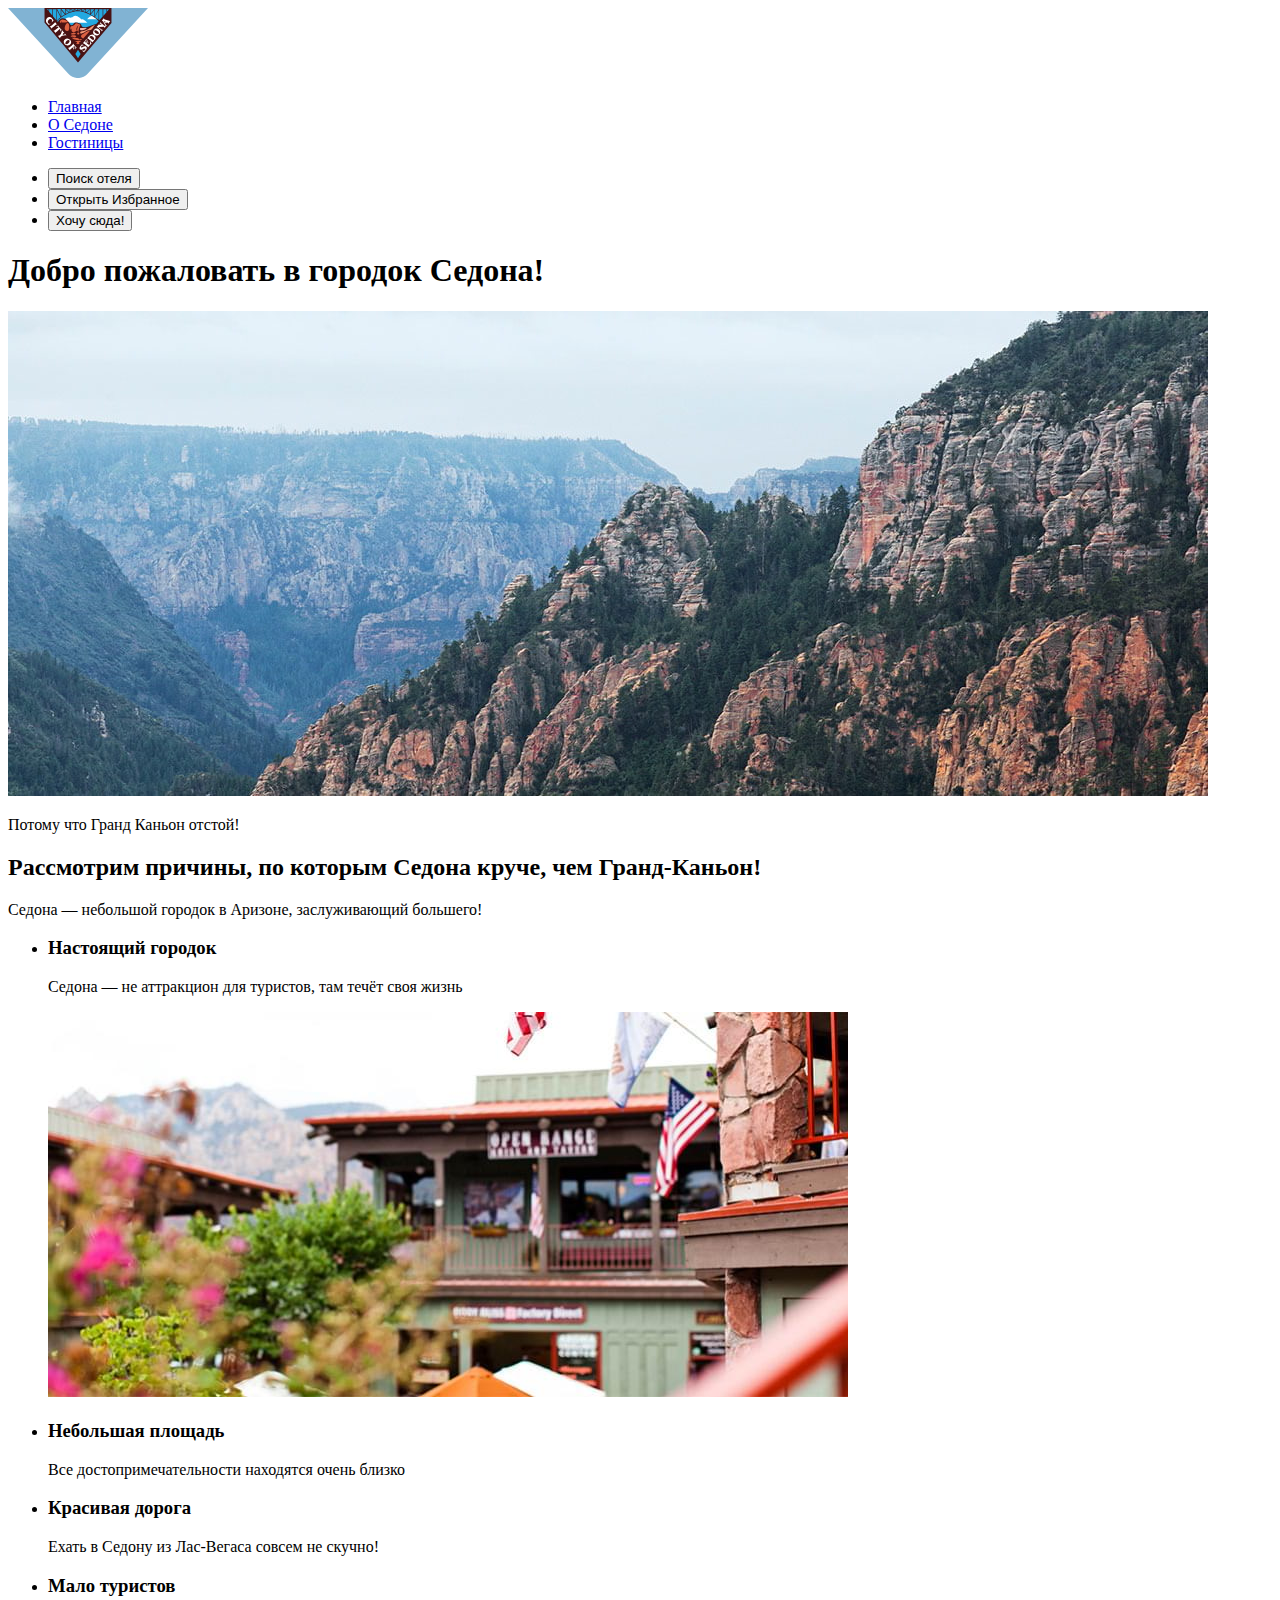
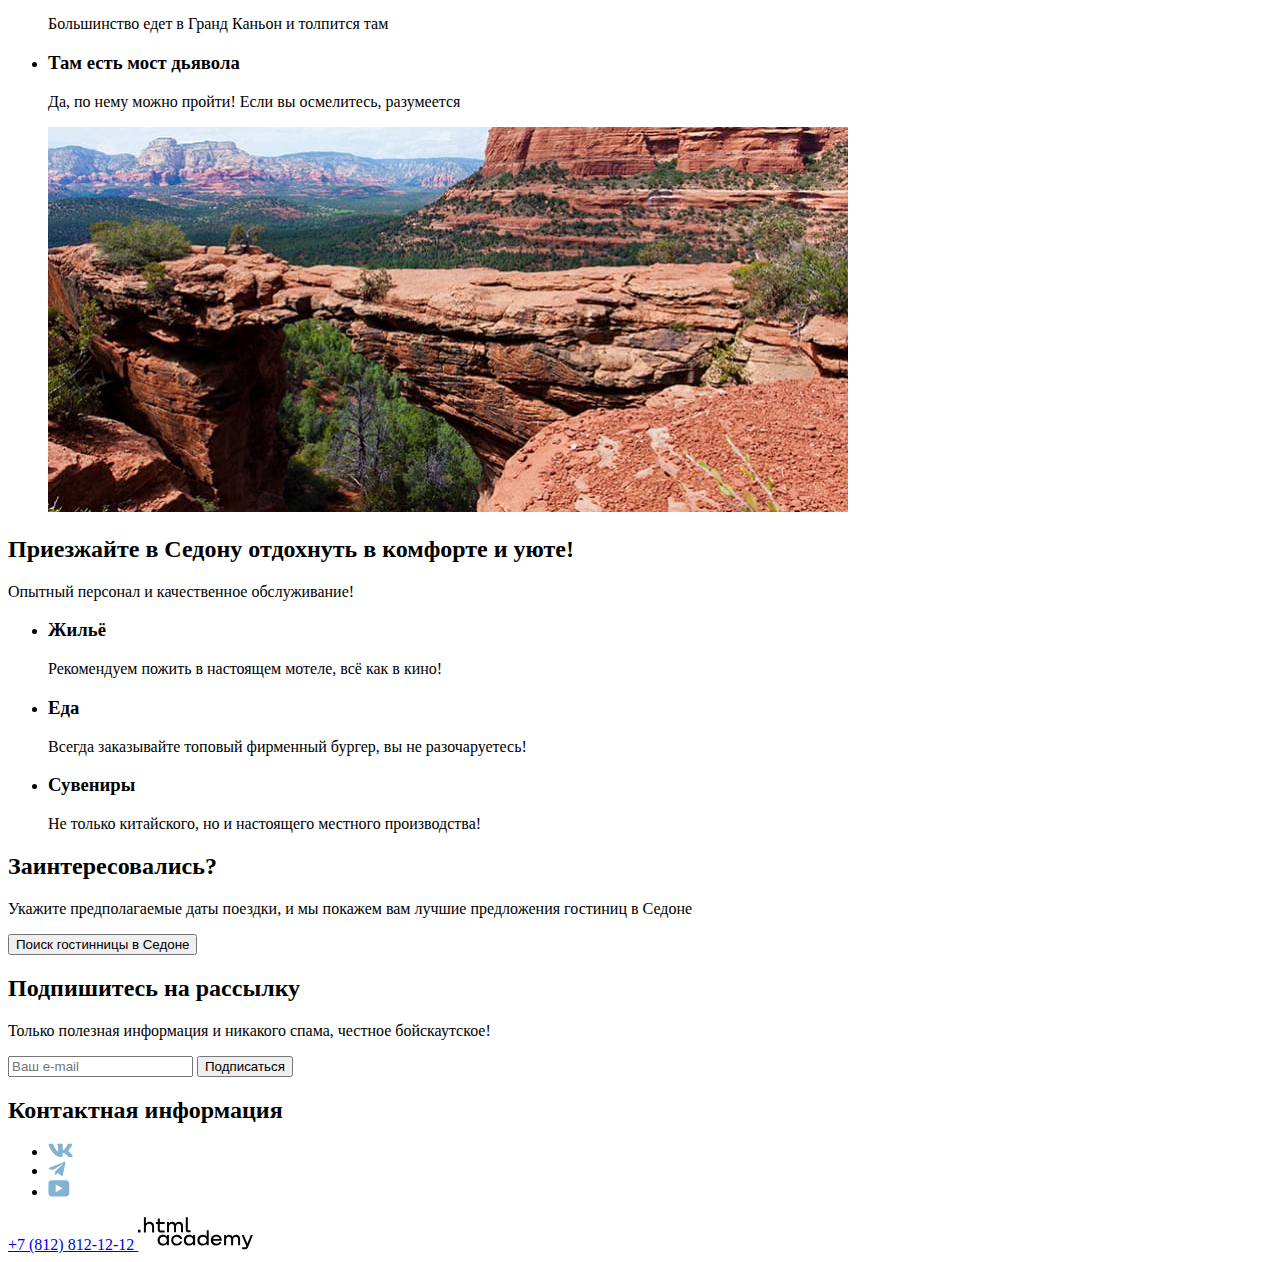
==== index.html @ d2f3f5df "Исправлены замечания верстки и заполнена/оптимизирована графика" ====
<!DOCTYPE html>
<html lang="ru">
  <head>
    <meta charset="utf-8">
    <title>HTML Academy: Седона</title>
  </head>
  <body>
    <header class="page-header">
      <a class="logo-link" href="">
        <img class="logo-image" src="images/logo.svg" width="140" height="70" alt="Логотип сайта города Седона">
      </a>
      <nav class="navigation">
        <ul class="navigation-list">
          <li class="navigation-item navigation-item-current">
            <a class="navigation-item-link" href="index.html">Главная</a>
          </li>
          <li class="navigation-item">
            <a class="navigation-item-link" href="#">О Cедоне</a>
          </li>
          <li class="navigation-item">
            <a class="navigation-item-link" href="catalog.html">Гостиницы</a>
          </li>
        </ul>
        <ul class="choose-places-list">
          <li class="choose-places-item">
            <button class="search-places-button" type="button">
              <span class="visually-hidden">
                Поиск отеля
              </span>
            </button>
          </li>
          <li class="choose-places-item">
            <button class="favorites-places-button" type="button">
              <span class="visually-hidden">
                Открыть Избранное
              </span>
            </button>
          </li>
          <li class="choose-places-item">
            <button class="search-places-button" type="button">
              Хочу сюда!
            </button>
          </li>
        </ul>
      </nav>
    </header>
    <main class="main-index">
      <section class="hero">
        <h1 class="hero-title visually-hidden">
          Добро пожаловать в городок Седона!
        </h1>
        <img class="welcome-image" src="images/mountains.jpg" width="1200" height="485" alt="Восхитительные горы Седоны.">
        <p class="welcome-title">
          Потому что Гранд Каньон отстой!
        </p>
      </section>

      <section class="about-sedona">
        <h2 class="about-sedona-title">
          Рассмотрим причины, по которым Седона круче, чем Гранд-Каньон!
        </h2>
        <p class="about-sedona-short-description">
          Седона — небольшой городок в Аризоне, заслуживающий большего!
        </p>

        <ul class="features-list">
          <li class="feature-item feature-item-with-image">
            <h3 class="feature-title">
              Настоящий городок
            </h3>
            <p class="feature-description">
              Седона — не аттракцион для туристов, там течёт своя жизнь
            </p>
            <img src="images/town-photo.jpg" width="800" height="385" alt="Уютные домики на фоне гор.">
          </li>
          <li class="feature-item feature-item-wo-image">
            <h3 class="feature-title">
              Небольшая площадь
            </h3>
            <p class="feature-description">
              Все достопримечательности находятся очень близко
            </p>
          </li>
          <li class="feature-item feature-item-wo-image">
            <h3 class="feature-title">
              Красивая дорога
            </h3>
            <p class="feature-description">
              Ехать в Седону из Лас-Вегаса совсем не скучно!
            </p>
          </li>
          <li class="feature-item feature-item-wo-image">
            <h3 class="feature-title">
              Мало туристов
            </h3>
            <p class="feature-description">
              Большинство едет в Гранд Каньон и толпится там
            </p>
          </li>
          <li class="feature-item feature-item-with-image">
            <h3 class="feature-title">
              Там есть мост дьявола
            </h3>
            <p class="feature-description">
              Да, по нему можно пройти! Если вы осмелитесь, разумеется
            </p>
            <img src="images/devil-bridge-photo.jpg" width="800" height="385" alt="Живописное место среди гор похожее на мост.">
          </li>
        </ul>
      </section>

      <section class="services">
        <h2 class="services-title">
          Приезжайте в Седону отдохнуть в комфорте и уюте!
        </h2>
        <p class="services-common-description">
          Опытный персонал и качественное обслуживание!
        </p>
        <ul class="services-list">
          <li class="service-item">
            <h3 class="service-item-title">
              Жильё
            </h3>
            <p class="service-item-description">
              Рекомендуем пожить в настоящем мотеле, всё как в кино!
            </p>
          </li>
          <li class="service-item">
            <h3 class="service-item-title">
              Еда
            </h3>
            <p class="service-item-description">
              Всегда заказывайте топовый фирменный бургер, вы не разочаруетесь!
            </p>
          </li>
          <li class="service-item">
            <h3 class="service-item-title">
              Сувениры
            </h3>
            <p class="service-item-description">
              Не только китайского, но и настоящего местного производства!
            </p>
          </li>
        </ul>
      </section>

      <section class="search-hotel">
        <h2 class="search-hotel-title">
          Заинтересовались?
        </h2>
        <p class="search-hotel-description">
          Укажите предполагаемые даты поездки, и мы покажем вам лучшие предложения гостиниц в Седоне
        </p>
        <button class="search-hotel-button" type="button">
          Поиск гостинницы в Седоне
        </button>
      </section>

    </main>

    <footer class="page-footer">
      <section class="email-subscribe">
        <h2 class="email-subscribe-title">
          Подпишитесь на рассылку
        </h2>
        <p class="email-subscribe-teaser">
          Только полезная информация и никакого спама, честное бойскаутское!
        </p>
        <form class="email-subscribe-form" action="https://echo.htmlacademy.ru/" method="post">
          <input class="email-input" type="email" name="email" placeholder="Ваш e-mail">
          <button class="email-subscribe-button" type="submit">
            Подписаться
          </button>
        </form>
      </section>

      <section class="contacts">
        <h2 class="visually-hidden">
          Контактная информация
        </h2>
        <ul class="social-list">
          <li class="social-item vkontakte">
            <a class="social-item-link" href="https://vk.com/htmlacademy">
              <img class="social-item-icon" src="images/vk-icon.svg" width="25" height="14" alt="Вконтакте">
            </a>
          </li>
          <li class="social-item telegram">
            <a class="social-item-link" href="https://t.me/htmlacademy">
              <img class="social-item-icon" src="images/telegram-icon.svg" width="18" height="15" alt="Телеграм">
            </a>
          </li>
          <li class="social-item youtube">
            <a class="social-item-link" href="https://www.youtube.com/user/htmlacademyru">
              <img class="social-item-icon" src="images/youtube-icon.svg" width="22" height="17" alt="Youtube" lang="en">
            </a>
          </li>
        </ul>
        <a class="phone-link" href="tel:+78128121212">
          +7 (812) 812-12-12
        </a>
        <a class="html-academy-link" href="https://htmlacademy.ru/">
          <img class="html-academy-logo" src="images/html-academy-logo.svg" width="115" height="33" alt="html academy" lang="en">
        </a>
      </section>
    </footer>
  </body>
</html>
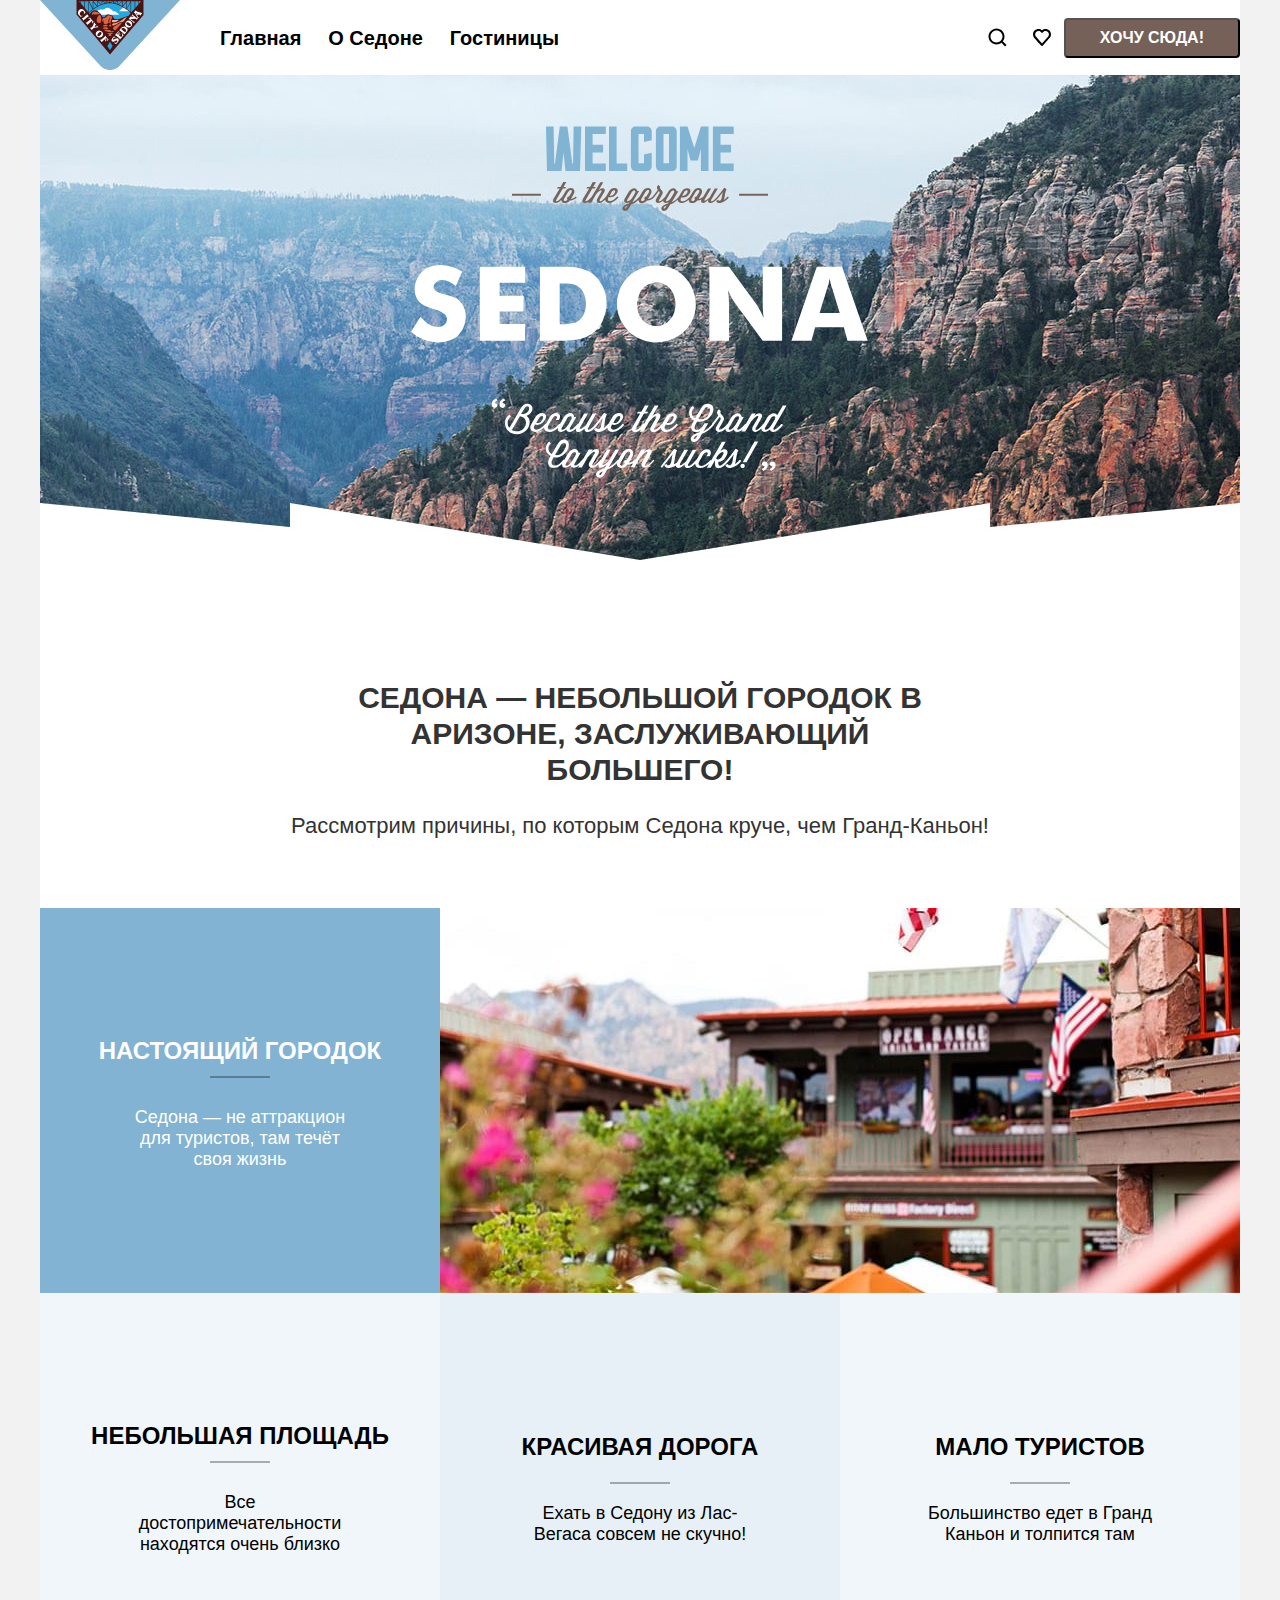
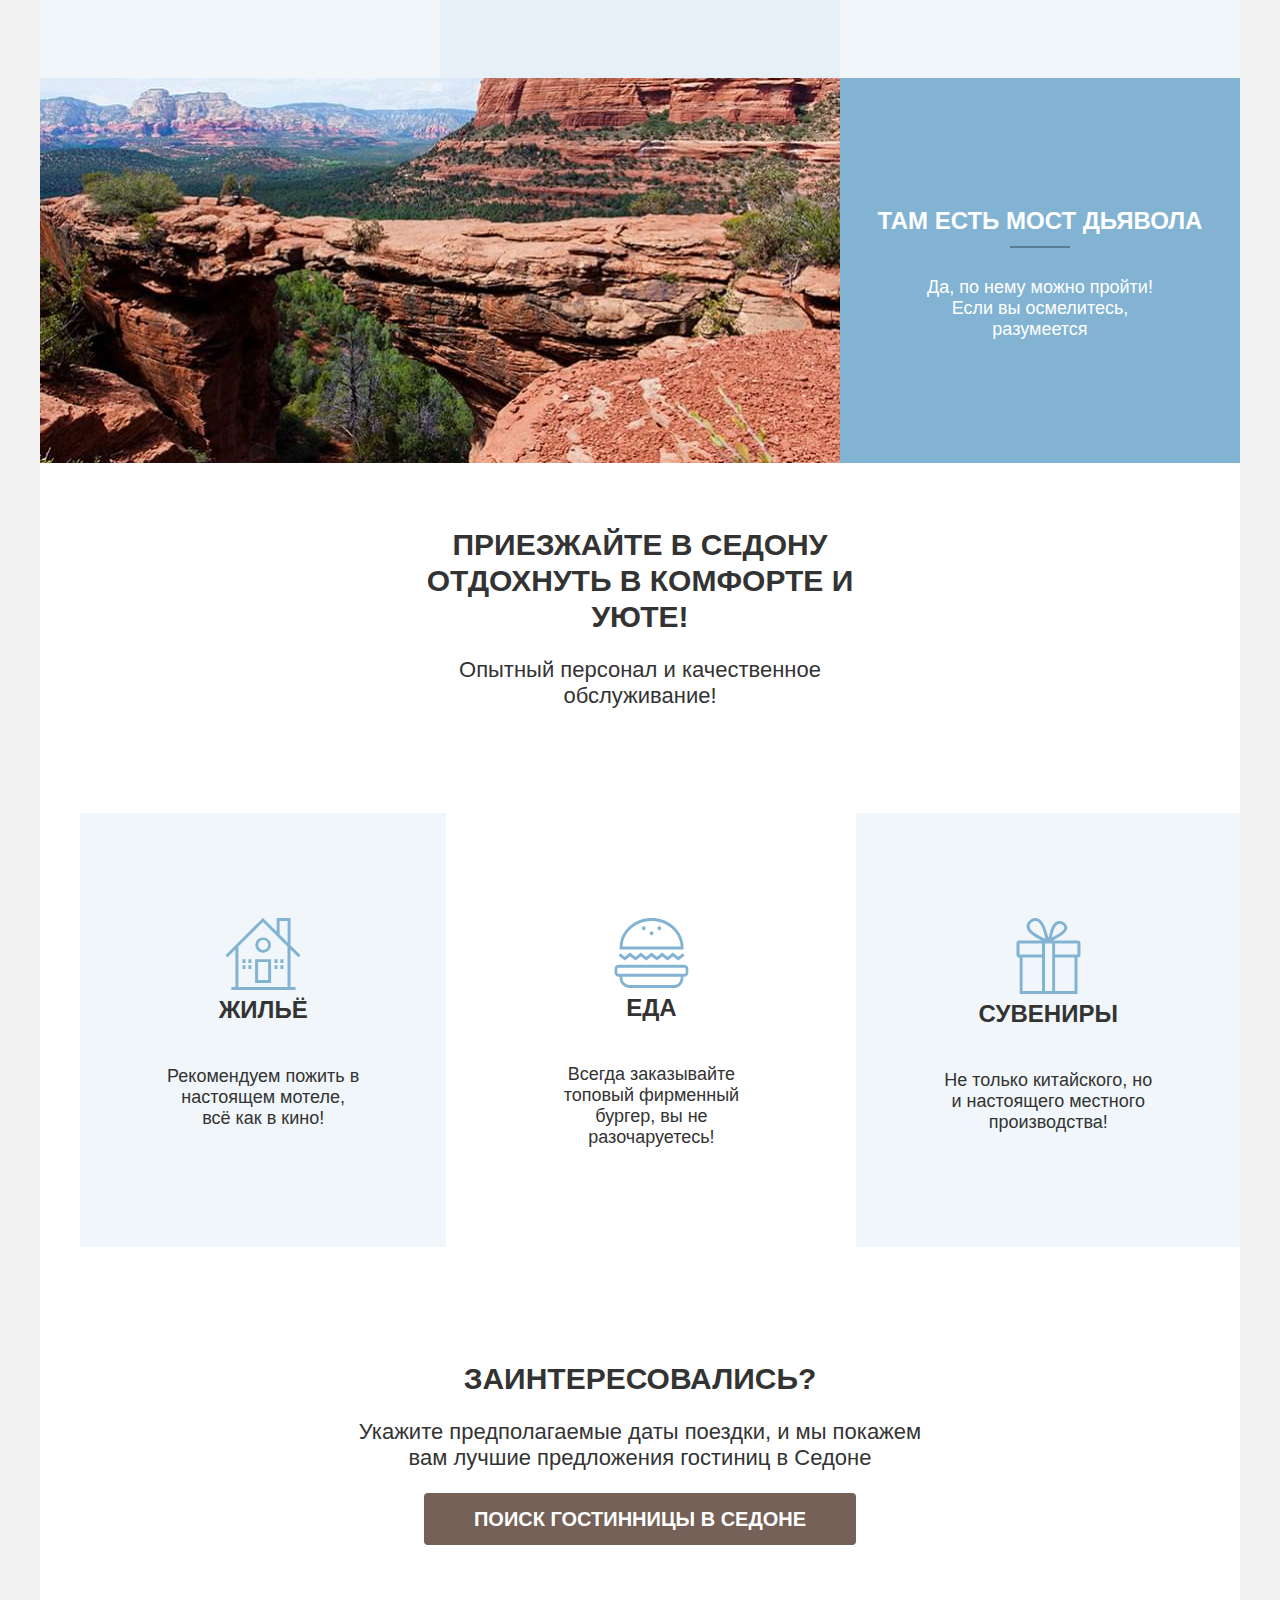
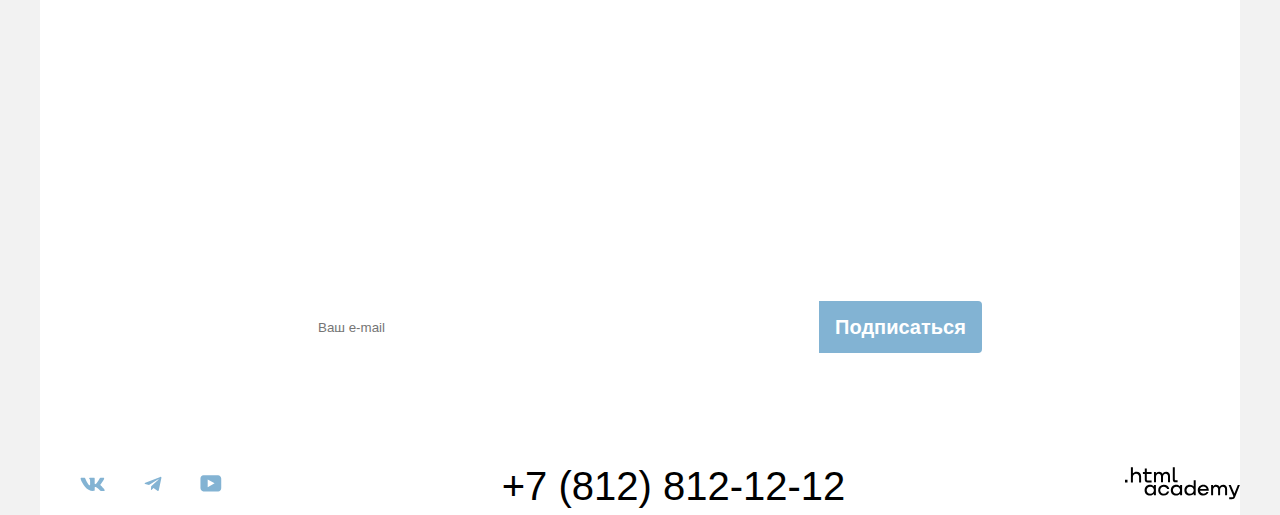
==== commit c1d82253: "Исправление замечаний по модулю 4" ====
--- a/index.html
+++ b/index.html
@@ -3,205 +3,226 @@
   <head>
     <meta charset="utf-8">
     <title>HTML Academy: Седона</title>
+    <link rel="stylesheet" href="styles/style.css">
   </head>
   <body>
-    <header class="page-header">
-      <a class="logo-link" href="">
-        <img class="logo-image" src="images/logo.svg" width="140" height="70" alt="Логотип сайта города Седона">
-      </a>
-      <nav class="navigation">
-        <ul class="navigation-list">
-          <li class="navigation-item navigation-item-current">
-            <a class="navigation-item-link" href="index.html">Главная</a>
-          </li>
-          <li class="navigation-item">
-            <a class="navigation-item-link" href="#">О Cедоне</a>
-          </li>
-          <li class="navigation-item">
-            <a class="navigation-item-link" href="catalog.html">Гостиницы</a>
-          </li>
-        </ul>
-        <ul class="choose-places-list">
-          <li class="choose-places-item">
-            <button class="search-places-button" type="button">
-              <span class="visually-hidden">
-                Поиск отеля
-              </span>
+    <div class="page-container">
+      <header class="page-header">
+        <a class="logo-link" href="">
+          <img class="logo-image" src="images/logo.svg" width="140" height="70" alt="Логотип сайта города Седона">
+        </a>
+        <nav class="navigation">
+          <ul class="navigation-list">
+            <li class="navigation-item navigation-item-current">
+              <a class="navigation-item-link" href="index.html">Главная</a>
+            </li>
+            <li class="navigation-item">
+              <a class="navigation-item-link" href="#">О Cедоне</a>
+            </li>
+            <li class="navigation-item">
+              <a class="navigation-item-link" href="catalog.html">Гостиницы</a>
+            </li>
+          </ul>
+          <ul class="choose-places-list">
+            <li class="choose-places-item">
+              <button class="search-places-magnify-glass-button" type="button">
+                <span class="magnify-glass-icon visually-hidden">
+                  Поиск отеля
+                </span>
+              </button>
+            </li>
+            <li class="choose-places-item">
+              <button class="favorites-places-button" type="button">
+                <span class="visually-hidden">
+                  Открыть Избранное
+                </span>
+              </button>
+            </li>
+            <li class="choose-places-item">
+              <button class="search-places-i-want-here-button common-medium-button" type="button">
+                Хочу сюда!
+              </button>
+            </li>
+          </ul>
+        </nav>
+      </header>
+      <main class="main-index main-container">
+        <section class="hero">
+          <h1 class="hero-title visually-hidden">
+            Добро пожаловать в городок Седона!
+          </h1>
+          <div class="welcome-image-container">
+            <img class="welcome-image" src="images/welcome-catchphrase.svg" width="458" height="352"
+                 alt="Добро пожаловать в восхитительную Седону. Потому что Гранд Каньон отстой!">
+          </div>
+        </section>
+
+        <section class="about-sedona">
+          <h2 class="visually-hidden">
+            О Седоне
+          </h2>
+          <p class="about-sedona-short-description section-title">
+            Седона — небольшой городок в Аризоне, заслуживающий большего!
+          </p>
+          <p class="about-sedona-visit-reasons section-description">
+            Рассмотрим причины, по которым Седона круче, чем Гранд-Каньон!
+          </p>
+
+          <ul class="features-list">
+            <li class="feature-item feature-item-with-image">
+              <div class="feature-item-description-container">
+                <h3 class="feature-title">
+                  Настоящий городок
+                </h3>
+                <p class="feature-description">
+                  Седона — не аттракцион для туристов, там течёт своя жизнь
+                </p>
+              </div>
+              <img class="feature-image" src="images/town-photo.jpg" width="800" height="385" alt="Уютные домики на фоне гор.">
+            </li>
+            <li class="feature-item feature-item-wo-image">
+              <div class="feature-item-description-container">
+                <h3 class="feature-title">
+                  Небольшая площадь
+                </h3>
+                <p class="feature-description">
+                  Все достопримечательности находятся очень близко
+                </p>
+              </div>
+            </li>
+            <li class="feature-item feature-item-wo-image">
+              <div class="feature-item-description-container">
+                <h3 class="feature-title">
+                  Красивая дорога
+                </h3>
+                <p class="feature-description">
+                  Ехать в Седону из Лас-Вегаса совсем не скучно!
+                </p>
+              </div>
+            </li>
+            <li class="feature-item feature-item-wo-image">
+              <div class="feature-item-description-container">
+                <h3 class="feature-title">
+                  Мало туристов
+                </h3>
+                <p class="feature-description">
+                  Большинство едет в Гранд Каньон и толпится там
+                </p>
+              </div>
+            </li>
+            <li class="feature-item feature-item-with-image">
+              <img class="feature-image" src="images/devil-bridge-photo.jpg" width="800" height="385" alt="Живописное место среди гор похожее на мост.">
+              <div class="feature-item-description-container">
+                <h3 class="feature-title">
+                  Там есть мост дьявола
+                </h3>
+                <p class="feature-description">
+                  Да, по нему можно пройти! Если вы осмелитесь, разумеется
+                </p>
+              </div>
+            </li>
+          </ul>
+        </section>
+
+        <section class="services">
+          <h2 class="visually-hidden">
+            Услуги
+          </h2>
+          <div class="services-title-container">
+            <p class="services-title section-title">
+              Приезжайте в Седону отдохнуть в комфорте и уюте!
+            </p>
+            <p class="services-common-description section-description">
+              Опытный персонал и качественное обслуживание!
+            </p>
+          </div>
+          <ul class="services-list">
+            <li class="service-item">
+              <h3 class="service-item-title service-item-title-house">
+                Жильё
+              </h3>
+              <p class="service-item-description">
+                Рекомендуем пожить в настоящем мотеле, всё как в кино!
+              </p>
+            </li>
+            <li class="service-item">
+              <h3 class="service-item-title service-item-title-food">
+                Еда
+              </h3>
+              <p class="service-item-description">
+                Всегда заказывайте топовый фирменный бургер, вы не разочаруетесь!
+              </p>
+            </li>
+            <li class="service-item">
+              <h3 class="service-item-title service-item-title-souvenir">
+                Сувениры
+              </h3>
+              <p class="service-item-description">
+                Не только китайского, но и настоящего местного производства!
+              </p>
+            </li>
+          </ul>
+        </section>
+
+        <section class="search-hotel">
+          <h2 class="search-hotel-title section-title">
+            Заинтересовались?
+          </h2>
+          <p class="search-hotel-description section-description">
+            Укажите предполагаемые даты поездки, и мы покажем вам лучшие предложения гостиниц в Седоне
+          </p>
+          <button class="search-hotel-button common-big-button" type="button">
+            Поиск гостинницы в Седоне
+          </button>
+        </section>
+
+      </main>
+
+      <footer class="page-footer">
+        <section class="email-subscribe">
+          <h2 class="email-subscribe-title section-title">
+            Подпишитесь на рассылку
+          </h2>
+          <p class="email-subscribe-teaser section-description">
+            Только полезная информация и никакого спама, честное бойскаутское!
+          </p>
+          <form class="email-subscribe-form" action="https://echo.htmlacademy.ru/" method="post">
+            <input class="email-input" type="email" name="email" placeholder="Ваш e-mail">
+            <button class="email-subscribe-button" type="submit">
+              Подписаться
             </button>
-          </li>
-          <li class="choose-places-item">
-            <button class="favorites-places-button" type="button">
-              <span class="visually-hidden">
-                Открыть Избранное
-              </span>
-            </button>
-          </li>
-          <li class="choose-places-item">
-            <button class="search-places-button" type="button">
-              Хочу сюда!
-            </button>
-          </li>
-        </ul>
-      </nav>
-    </header>
-    <main class="main-index">
-      <section class="hero">
-        <h1 class="hero-title visually-hidden">
-          Добро пожаловать в городок Седона!
-        </h1>
-        <img class="welcome-image" src="images/mountains.jpg" width="1200" height="485" alt="Восхитительные горы Седоны.">
-        <p class="welcome-title">
-          Потому что Гранд Каньон отстой!
-        </p>
-      </section>
-
-      <section class="about-sedona">
-        <h2 class="about-sedona-title">
-          Рассмотрим причины, по которым Седона круче, чем Гранд-Каньон!
-        </h2>
-        <p class="about-sedona-short-description">
-          Седона — небольшой городок в Аризоне, заслуживающий большего!
-        </p>
-
-        <ul class="features-list">
-          <li class="feature-item feature-item-with-image">
-            <h3 class="feature-title">
-              Настоящий городок
-            </h3>
-            <p class="feature-description">
-              Седона — не аттракцион для туристов, там течёт своя жизнь
-            </p>
-            <img src="images/town-photo.jpg" width="800" height="385" alt="Уютные домики на фоне гор.">
-          </li>
-          <li class="feature-item feature-item-wo-image">
-            <h3 class="feature-title">
-              Небольшая площадь
-            </h3>
-            <p class="feature-description">
-              Все достопримечательности находятся очень близко
-            </p>
-          </li>
-          <li class="feature-item feature-item-wo-image">
-            <h3 class="feature-title">
-              Красивая дорога
-            </h3>
-            <p class="feature-description">
-              Ехать в Седону из Лас-Вегаса совсем не скучно!
-            </p>
-          </li>
-          <li class="feature-item feature-item-wo-image">
-            <h3 class="feature-title">
-              Мало туристов
-            </h3>
-            <p class="feature-description">
-              Большинство едет в Гранд Каньон и толпится там
-            </p>
-          </li>
-          <li class="feature-item feature-item-with-image">
-            <h3 class="feature-title">
-              Там есть мост дьявола
-            </h3>
-            <p class="feature-description">
-              Да, по нему можно пройти! Если вы осмелитесь, разумеется
-            </p>
-            <img src="images/devil-bridge-photo.jpg" width="800" height="385" alt="Живописное место среди гор похожее на мост.">
-          </li>
-        </ul>
-      </section>
-
-      <section class="services">
-        <h2 class="services-title">
-          Приезжайте в Седону отдохнуть в комфорте и уюте!
-        </h2>
-        <p class="services-common-description">
-          Опытный персонал и качественное обслуживание!
-        </p>
-        <ul class="services-list">
-          <li class="service-item">
-            <h3 class="service-item-title">
-              Жильё
-            </h3>
-            <p class="service-item-description">
-              Рекомендуем пожить в настоящем мотеле, всё как в кино!
-            </p>
-          </li>
-          <li class="service-item">
-            <h3 class="service-item-title">
-              Еда
-            </h3>
-            <p class="service-item-description">
-              Всегда заказывайте топовый фирменный бургер, вы не разочаруетесь!
-            </p>
-          </li>
-          <li class="service-item">
-            <h3 class="service-item-title">
-              Сувениры
-            </h3>
-            <p class="service-item-description">
-              Не только китайского, но и настоящего местного производства!
-            </p>
-          </li>
-        </ul>
-      </section>
-
-      <section class="search-hotel">
-        <h2 class="search-hotel-title">
-          Заинтересовались?
-        </h2>
-        <p class="search-hotel-description">
-          Укажите предполагаемые даты поездки, и мы покажем вам лучшие предложения гостиниц в Седоне
-        </p>
-        <button class="search-hotel-button" type="button">
-          Поиск гостинницы в Седоне
-        </button>
-      </section>
-
-    </main>
-
-    <footer class="page-footer">
-      <section class="email-subscribe">
-        <h2 class="email-subscribe-title">
-          Подпишитесь на рассылку
-        </h2>
-        <p class="email-subscribe-teaser">
-          Только полезная информация и никакого спама, честное бойскаутское!
-        </p>
-        <form class="email-subscribe-form" action="https://echo.htmlacademy.ru/" method="post">
-          <input class="email-input" type="email" name="email" placeholder="Ваш e-mail">
-          <button class="email-subscribe-button" type="submit">
-            Подписаться
-          </button>
-        </form>
-      </section>
-
-      <section class="contacts">
-        <h2 class="visually-hidden">
-          Контактная информация
-        </h2>
-        <ul class="social-list">
-          <li class="social-item vkontakte">
-            <a class="social-item-link" href="https://vk.com/htmlacademy">
-              <img class="social-item-icon" src="images/vk-icon.svg" width="25" height="14" alt="Вконтакте">
-            </a>
-          </li>
-          <li class="social-item telegram">
-            <a class="social-item-link" href="https://t.me/htmlacademy">
-              <img class="social-item-icon" src="images/telegram-icon.svg" width="18" height="15" alt="Телеграм">
-            </a>
-          </li>
-          <li class="social-item youtube">
-            <a class="social-item-link" href="https://www.youtube.com/user/htmlacademyru">
-              <img class="social-item-icon" src="images/youtube-icon.svg" width="22" height="17" alt="Youtube" lang="en">
-            </a>
-          </li>
-        </ul>
-        <a class="phone-link" href="tel:+78128121212">
-          +7 (812) 812-12-12
-        </a>
-        <a class="html-academy-link" href="https://htmlacademy.ru/">
-          <img class="html-academy-logo" src="images/html-academy-logo.svg" width="115" height="33" alt="html academy" lang="en">
-        </a>
-      </section>
-    </footer>
+          </form>
+        </section>
+
+        <section class="contacts">
+          <h2 class="visually-hidden">
+            Контактная информация
+          </h2>
+          <ul class="social-list">
+            <li class="social-item vkontakte">
+              <a class="social-item-link" href="https://vk.com/htmlacademy">
+                <img class="social-item-icon" src="images/vk-icon.svg" width="25" height="14" alt="Вконтакте">
+              </a>
+            </li>
+            <li class="social-item telegram">
+              <a class="social-item-link" href="https://t.me/htmlacademy">
+                <img class="social-item-icon" src="images/telegram-icon.svg" width="18" height="15" alt="Телеграм">
+              </a>
+            </li>
+            <li class="social-item youtube">
+              <a class="social-item-link" href="https://www.youtube.com/user/htmlacademyru">
+                <img class="social-item-icon" src="images/youtube-icon.svg" width="22" height="17" alt="Youtube" lang="en">
+              </a>
+            </li>
+          </ul>
+          <a class="phone-link" href="tel:+78128121212">
+            +7 (812) 812-12-12
+          </a>
+          <a class="html-academy-link" href="https://htmlacademy.ru/">
+            <img class="html-academy-logo" src="images/html-academy-logo.svg" width="115" height="33" alt="html academy" lang="en">
+          </a>
+        </section>
+      </footer>
+    </div>
   </body>
 </html>
--- a/styles/style.css
+++ b/styles/style.css
@@ -0,0 +1,710 @@
+@font-face {
+  font-family: "PT Sans";
+  font-style: normal;
+  font-weight: 400;
+  src: url("../fonts/ptsans-400.woff2") format("woff2");
+  font-display: swap;
+}
+
+@font-face {
+  font-family: "PT Sans";
+  font-style: normal;
+  font-weight: 700;
+  src: url("../fonts/ptsans-700.woff2") format("woff2");
+  font-display: swap;
+}
+
+.visually-hidden {
+  position: absolute;
+  width: 1px;
+  height: 1px;
+  margin: -1px;
+  padding: 0;
+  overflow: hidden;
+  border: 0;
+  clip: rect(0 0 0 0);
+}
+
+html {
+  height: 100%;
+}
+
+body {
+  font-family: "PT Sans", Arial, Helvetica, sans-serif;
+  font-size: 18px;
+  line-height: 21px;
+  color: #333333;
+  background-color: #F2F2F2;
+  margin: 0;
+  padding: 0;
+  height: 100%;
+}
+
+.page-container {
+  width: 1200px;
+  background-color: #FFFFFF;
+  margin: 0 auto;
+  display: flex;
+  flex-direction: column;
+  min-height: 100%;
+}
+
+.main-container {
+  flex-grow: 1;
+}
+
+
+.common-medium-button {
+  font-size: 16px;
+  font-weight: 700;
+  line-height: 20px;
+  color: #FFFFFF;
+  text-transform: uppercase;
+  background-color: #756157;
+  padding-top: 8px;
+  padding-bottom: 8px;
+  border-radius: 4px;
+  borde: 0;
+}
+
+.common-big-button {
+  font-size: 20px;
+  font-weight: 700;
+  line-height: 36px;
+  color: #FFFFFF;
+  text-transform: uppercase;
+  background-color: #756157;
+  padding-top: 8px;
+  padding-bottom: 8px;
+  border-radius: 4px;
+  border: 0;
+}
+
+.section-title {
+  font-weight: 700;
+  font-size: 30px;
+  line-height: 36px;
+  text-transform: uppercase;
+  text-align: center;
+  margin: 0 auto;
+}
+
+.section-description {
+  font-size: 22px;
+  line-height: 26px;
+  text-align: center;
+}
+
+.page-header {
+  display: flex;
+}
+
+
+.navigation {
+  display: flex;
+  justify-content: space-between;
+  align-items: center;
+  width: 100%;
+}
+
+.navigation-list {
+  display: flex;
+  list-style: none;
+  width: 339px;
+  justify-content: space-between;
+}
+
+.navigation-item-link {
+  text-decoration: none;
+  font-size: 20px;
+  font-weight: 700;
+  line-height: 24px;
+  color: #000000;
+}
+
+.navigation-item-current span {
+  font-size: 20px;
+  font-weight: 700;
+  line-height: 24px;
+  color: #000000;
+}
+
+.choose-places-list {
+  display: flex;
+  list-style: none;
+  margin: 0;
+}
+
+.search-places-magnify-glass-button, .favorites-places-button {
+  background-repeat: no-repeat;
+  background-position: center;
+  background-color: #FFFFFF;
+  border: none;
+  width: 44px;
+  height: 100%;
+  padding: 0;
+  cursor: pointer;
+}
+
+.search-places-magnify-glass-button {
+  background-image: url("../images/magnifying-glass-icon.svg");
+}
+
+.favorites-places-button {
+  background-image: url("../images/favorites-icon.svg");
+}
+
+.search-places-i-want-here-button{
+  padding-right: 34px;
+  padding-left: 34px;
+  cursor: pointer;
+}
+
+
+.welcome-image-container {
+  background-image: url("../images/welcome-mountains.jpg");
+  background-repeat: no-repeat;
+  height: 485px;
+  padding-top: 51px;
+}
+
+.welcome-image {
+  display: block;
+  margin: auto;
+}
+
+
+
+.about-sedona {
+  text-align: center;
+}
+
+.about-sedona-short-description {
+  margin: 69px auto 25px auto;
+  width: 620px;
+}
+
+.about-sedona-visit-reasons {
+  margin: 0 auto 69px auto;
+}
+
+.features-list {
+  display: grid;
+  list-style: none;
+  grid-template-columns: repeat(3, 400px);
+  margin: 0 auto;
+  padding: 0;
+  width: 100%;
+}
+
+.feature-item-description-container {
+  /*padding-left: 85px;*/
+  /*padding-right: 85px;*/
+  width: 400px;
+  height: 385px;
+  display: flex;
+  flex-direction: column;
+  justify-content: center;
+  /*align-self: center;  */
+  align-items: center;
+
+}
+
+
+
+.feature-item-with-image .feature-item-description-container {
+  background-color: #82B3D3;
+  color: #FFFFFF;
+}
+
+.feature-item-wo-image .feature-item-description-container {
+  color: #000000;
+}
+
+.feature-item-wo-image:nth-child(even) .feature-item-description-container {
+  background-color: rgba(131, 179, 211, 0.12);
+}
+
+.feature-item-wo-image:nth-child(odd) .feature-item-description-container {
+  background-color: rgba(131, 179, 211, 0.2);
+}
+
+.feature-item-with-image {
+  display: flex;
+  grid-column: span 3;
+}
+
+
+
+.feature-title, .service-item-title {
+  font-size: 24px;
+  line-height: 28px;
+  text-transform: uppercase;
+}
+
+.feature-description {
+  position: relative;
+  width: 230px
+}
+
+.feature-description::before {
+  /*display: block;*/
+  width: 60px;
+  height: 2px;
+  background-color: rgba(0, 0, 0, 0.3);
+  content: "";
+  position: absolute;
+  top: -50%;
+  left: 50%;
+  transform: translateX(-50%);
+}
+
+
+.services-title-container {
+  padding: 64px 347px;
+  text-align: center;
+}
+
+.services-list {
+  display: flex;
+  list-style: none;
+}
+
+.service-item {
+  padding: 81px 85px;
+  text-align: center;
+  display: flex;
+  flex-direction: column;
+}
+
+.service-item-title-house::before {
+  display: block;
+  content: url("../images/house-icon.svg");
+}
+
+.service-item-title-food::before {
+  display: block;
+  content: url("../images/food-icon.svg");
+}
+
+.service-item-title-souvenir::before {
+  display: block;
+  content: url("../images/souvenir-icon.svg");
+}
+
+.service-item:nth-child(odd) {
+  background-color: #83B3D31F;
+}
+
+
+
+
+.search-hotel {
+  padding: 96px 304px;
+  text-align: center;
+}
+
+.search-hotel-button {
+  padding-right: 50px;
+  padding-left: 50px;
+}
+
+
+
+.email-subscribe {
+  padding: 96px 258px 104px 258px;
+  background-image: url("../images/email-subscribe-background.jpg");
+}
+
+.email-subscribe-title, .email-subscribe-teaser {
+  color: #FFFFFF;
+}
+
+.email-subscribe-title {
+  margin-bottom: 20px;
+}
+
+.email-subscribe-teaser {
+  margin-left: 104px;
+  margin-right: 104px;
+  margin-bottom: 54px;
+}
+
+.email-subscribe-form {
+  width: 684px;
+  height: 52px;
+  margin: 0 auto;
+  display: flex;
+}
+
+.email-input {
+  width: 100%;
+  padding: 14px 20px;
+  border-radius: 4px 0 0 4px;
+  border: 0;
+
+}
+
+.inner-footer .email-input {
+  background-color: #F2F2F2;
+}
+
+.email-subscribe-button {
+  width: 232px;
+  height: 100%;
+  padding: 0;
+  border-radius: 0 4px 4px 0;
+  border: 0;
+  background-color: #82B3D3;
+  font-size: 20px;
+  font-weight: 700;
+  line-height: 36px;
+  color: #FFFFFF;
+  cursor: pointer;
+}
+
+
+
+
+.contacts {
+  display: flex;
+  justify-content: space-between;
+  align-items: center;
+  padding: 45px auto 35px auto;
+}
+
+.social-list {
+  list-style: none;
+  display: flex;
+  width: 142px;
+  justify-content: space-between;
+}
+
+.phone-link {
+  text-decoration: none;
+  font-size: 40px;
+  line-height: 40px;
+  color: #000000;
+}
+
+
+
+
+
+
+
+.hotel-catalog-top-container {
+  background-image: url("../images/catalog/hotel-filter-background.jpg");
+  background-repeat: no-repeat;
+  padding: 35px 70px 70px 70px;
+  color: #FFFFFF;
+}
+
+.hotel-catalog-title {
+  font-size: 60px;
+  font-weight: 700;
+  line-height: 78px;
+}
+
+.breadcrumbs-list {
+  list-style: none;
+  display: flex;
+}
+
+.breadcrumbs-item-to-main-page {
+  background-image: url("../images/catalog/homepage-icon.svg");
+  background-repeat: no-repeat;
+  display: block;
+  height: 12px;
+  width: 12px;
+  text-indent: -9999px;
+  overflow: hidden;
+}
+
+.breadcrumbs-item-link-current {
+  font-size: 16px;
+}
+
+.filter-settings {
+  display: flex;
+  justify-content: space-between;
+}
+
+.filter-legend-title {
+  font-size: 20px;
+  line-height: 24px;
+}
+
+.filter-settings fieldset {
+  border: 0 none;
+}
+
+.infrastructure-filter, .hotel-type-filter {
+  display: flex;
+  flex-direction: column;
+  width: 150px;
+}
+
+.infrastructure-filter label, .hotel-type-filter label {
+  line-height: 23px;
+}
+
+.price-input {
+  width: 143px;
+  height: 48px;
+}
+
+
+.price-filter {
+  display: flex;
+  flex-direction: column;
+}
+
+.filter-form-button-container {
+  display: flex;
+  flex-direction: column;
+  width: 191px;
+  height: 104px;
+  justify-content: space-between;
+}
+
+.filter-form-button {
+  height: 36px;
+  border: 0;
+  border-radius: 4px;
+  color: #FFFFFF;
+  cursor: pointer;
+}
+
+.apply-filter-button {
+  background-color: #82B3D3;
+}
+
+.reset-filter-button {
+  background-color: transparent;
+}
+
+.found-hotels {
+  padding: 50px 70px 60px 70px;
+}
+
+
+
+.found-hotels-control-container {
+  display: flex;
+  width: 1060px;
+  height: 49px;
+  margin: 0 0 40px 0;
+  justify-content: space-between;
+  align-items: center;
+}
+
+.found-hotels-title {
+  margin-top: 0;
+  margin-bottom: 0;
+  font-weight: 700;
+  font-size: 30px;
+  line-height: 36px;
+  text-transform: uppercase;
+
+}
+
+.found-hotels-sort-control {
+  font-size: 18px;
+  line-height: 21px;
+  width: 292px;
+  height: 100%;
+  padding-left: 20px;
+}
+
+.found-hotels-output-type-list {
+  list-style: none;
+  display: flex;
+  margin: 0;
+}
+
+.found-hotels-output-type-button {
+  background-repeat: no-repeat;
+  background-position: center;
+  display: block;
+  height: 48px;
+  width: 48px;
+  text-indent: -9999px;
+  overflow: hidden;
+  cursor: pointer;
+}
+
+.view-as-small-cards-button {
+  background-image: url("../images/catalog/view-as-small-cards.svg");
+}
+
+.view-as-card-with-description-button {
+  background-image: url("../images/catalog/view-as-card-with-detailed-description.svg");
+}
+
+.view-as-list-button {
+  background-image: url("../images/catalog/view-as-list.svg");
+}
+
+.found-hotels-output-type-button {
+  border: 2px solid #E5E5E5 ;
+  border-radius: 4px;
+  background-color: #FFFFFF;
+}
+
+.found-hotels-output-type-button-active {
+  border-color: #000000;
+}
+
+.found-hotels-list {
+  display: flex;
+  list-style: none;
+  flex-wrap: wrap;
+  gap: 20px;
+  padding: 0 0 40px 0;
+  margin: 0 0 40px 0;
+  border-bottom: 1px solid #E6E6E6;
+}
+
+.found-hotels-item {
+  margin: 0;
+  padding: 20px;
+  border: 1px solid #E6E6E6;
+  border-radius: 4px;
+  width: 300px;
+}
+
+.found-hotels-item-name-link {
+  text-decoration: none;
+  color: #000000;
+  font-size: 24px;
+  font-weight: 700;
+  line-height: 28px;
+}
+
+.found-hotels-item-properties {
+  display: flex;
+  justify-content: space-between;
+}
+
+.found-hotels-item-button-container {
+  display: flex;
+  flex-wrap: wrap;
+  justify-content: space-between;
+  column-gap: 20px;
+  row-gap: 16px;
+}
+
+.found-hotels-item-detailed {
+  display: block;
+  text-decoration: none;
+  color: #FFFFFF;
+  background-color: #756157;
+  font-size: 16px;
+  font-weight: 700;
+  line-height: 20px;
+  text-transform: uppercase;
+  padding: 8px 26px;
+  border-radius: 4px;
+}
+
+.found-hotels-item-add-to-favorites-button {
+  text-decoration: none;
+  color: #FFFFFF;
+  background-color: #82B3D3;
+  font-size: 16px;
+  font-weight: 700;
+  line-height: 20px;
+  text-transform: uppercase;
+  border: 0;
+  border-radius: 4px;
+  cursor: pointer;
+}
+
+.found-hotels-item-rating-stars {
+  background-image: url('../images/catalog/rating-star-icon.svg');
+  background-repeat: space;
+  background-size: 18px auto;
+  text-indent: -9999px;
+  overflow: hidden;
+}
+
+.found-hotels-item-rating-2-stars {
+  width: 42px;
+}
+
+.found-hotels-item-rating-3-stars {
+  width: 66px;
+}
+
+.found-hotels-item-rating-4-stars {
+  width: 90px;
+}
+
+.found-hotels-item-rating-with-points {
+  text-decoration: none;
+  color: #333333;
+  background-color: #F2F2F2;
+  font-size: 16px;
+  font-weight: 400;
+  line-height: 20px;
+  text-transform: uppercase;
+  border: 0;
+  border-radius: 4px;
+}
+
+
+
+
+.found-hotels-pagination {
+  display: flex;
+  list-style: none;
+  gap: 8px;
+  margin: 0;
+  padding: 0;
+}
+
+.found-hotels-pagination-item {
+  display: flex;
+  padding: 0;
+  background-color: #82B3D3;
+  border-radius: 4px;
+  width: 60px;
+  height: 60px;
+  justify-content: center;
+  align-items: center;
+}
+
+.found-hotels-pagination-item-active {
+  background-color: #F2F2F2;
+}
+
+.found-hotels-pagination-link {
+  text-decoration: none;
+  display: inline-block;
+  color: #FFFFFF;
+  font-size: 20px;
+  font-weight: 700;
+  line-height: 36px;
+}
+
+.found-hotels-pagination-range-item {
+  color: #000000;
+  background-color: #FFFFFF;
+}
+
+.found-hotels-pagination-active {
+  color: #000000;
+}
+
+.inner-footer .email-subscribe{
+  background-image: none;
+}
+
+.inner-footer .section-title {
+  color: #000000;
+}
+
+.inner-footer .email-subscribe-teaser {
+  color: #000000;
+}
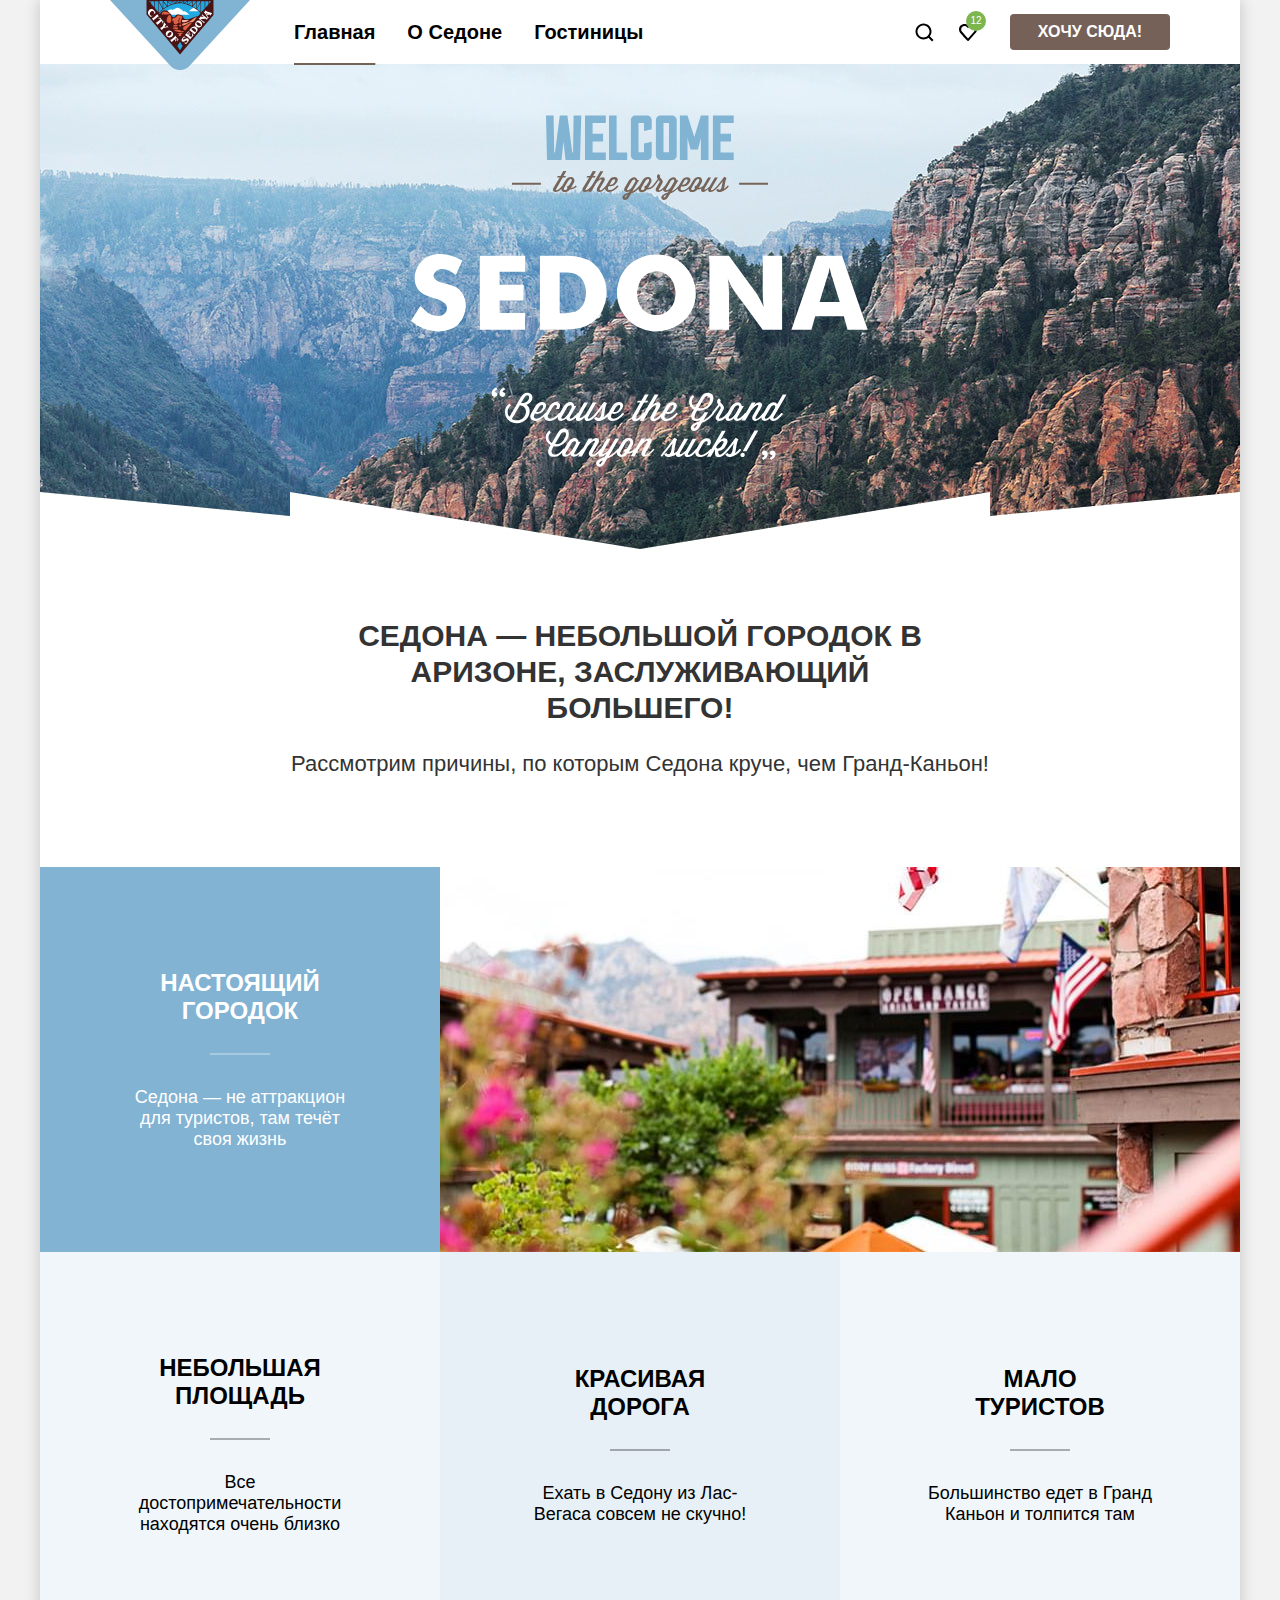
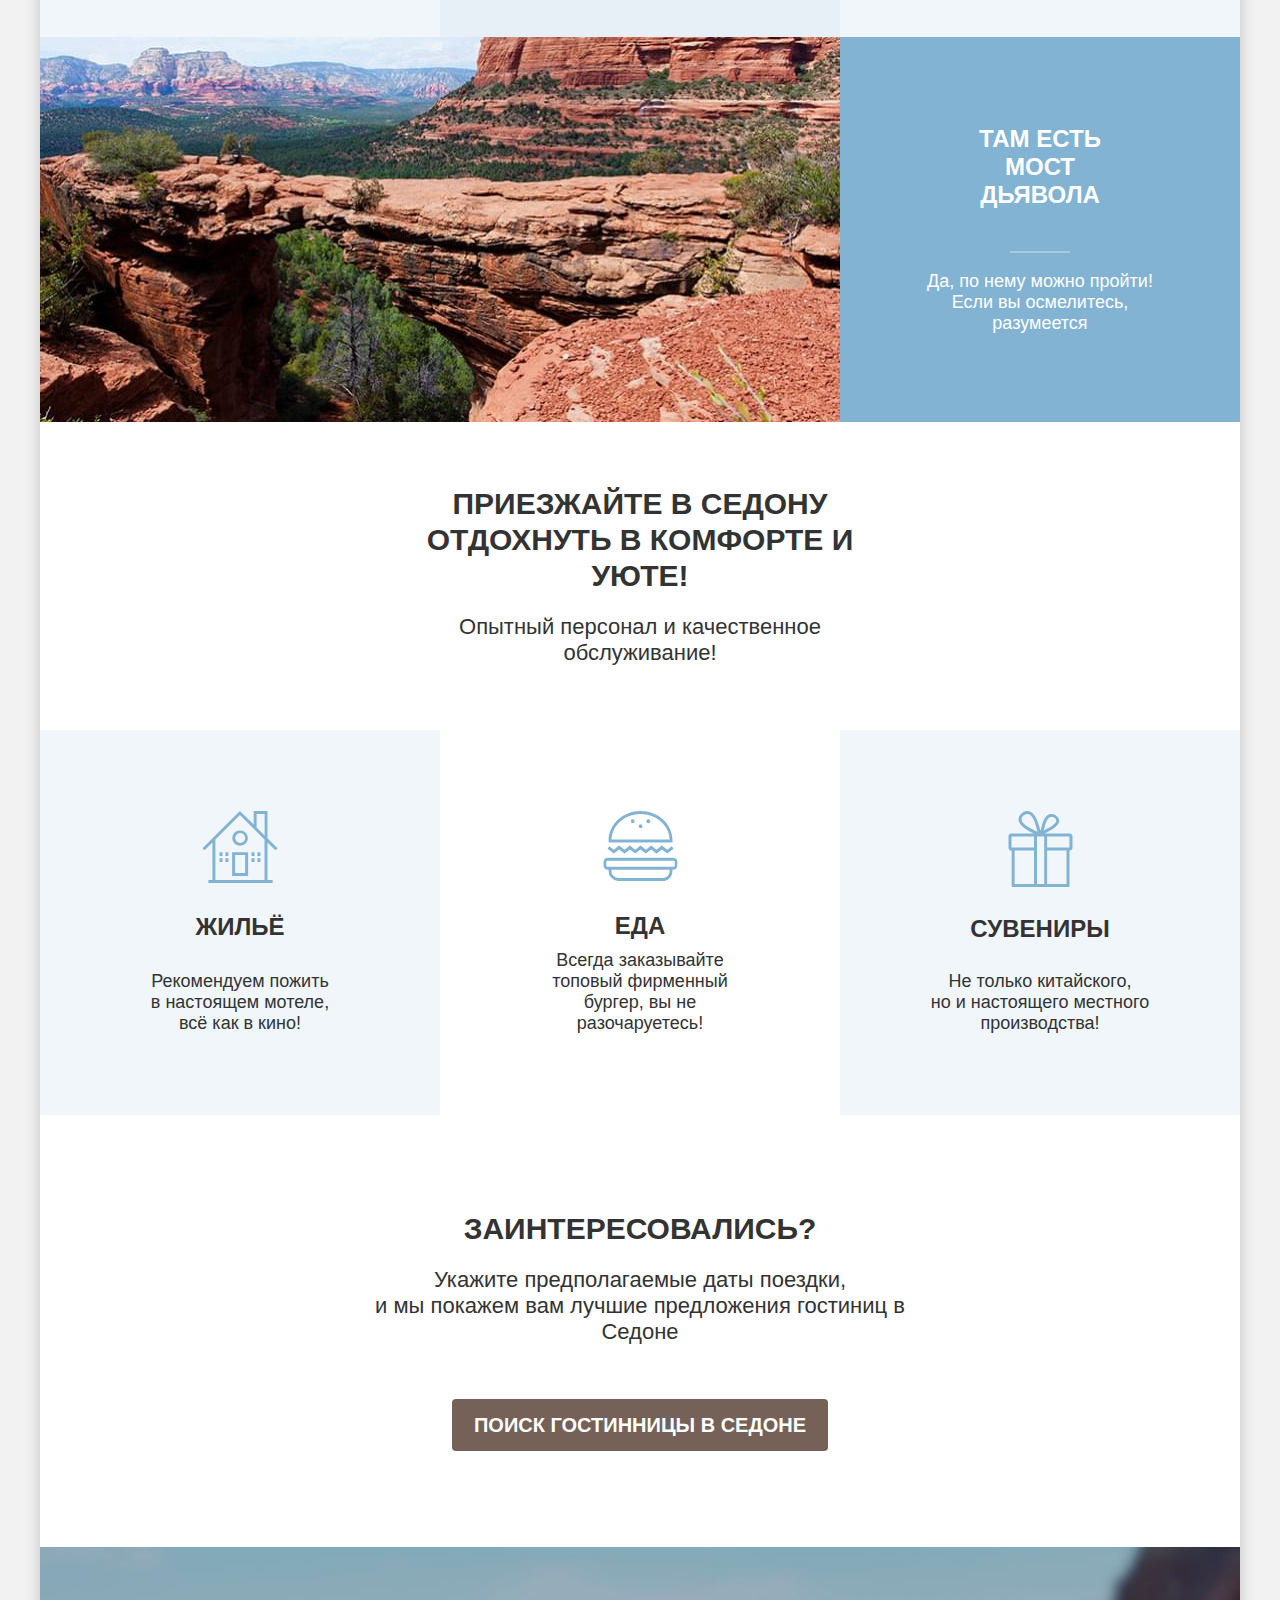
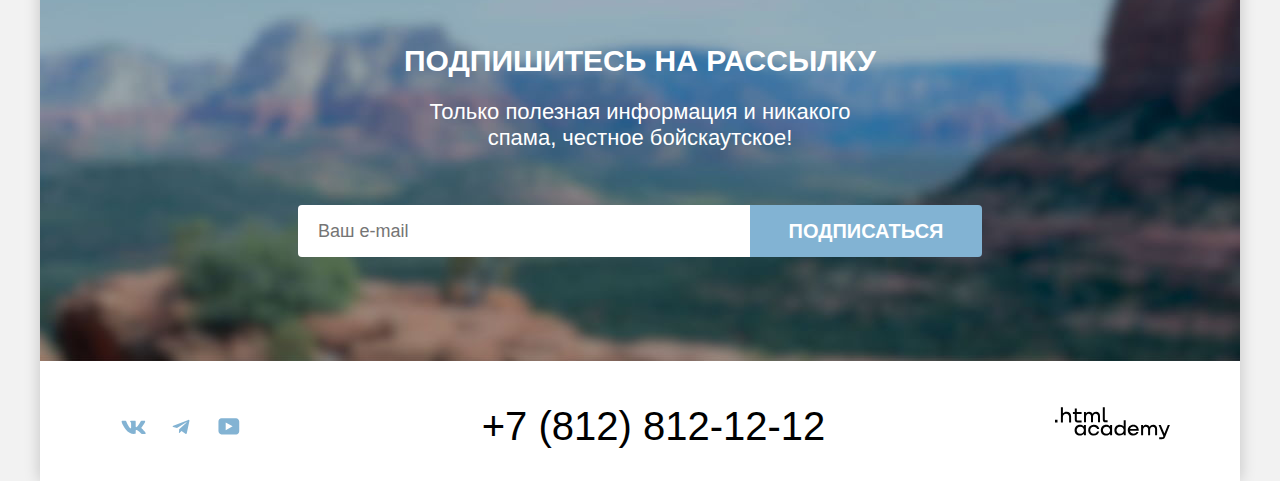
==== commit 4fa5e96b: "Очередная итерация верстки основной страницы (к занятию 17 июня)" ====
--- a/index.html
+++ b/index.html
@@ -36,6 +36,9 @@
                 <span class="visually-hidden">
                   Открыть Избранное
                 </span>
+                <span class="favorites-places-counter">
+                  12
+                </span>
               </button>
             </li>
             <li class="choose-places-item">
@@ -114,7 +117,9 @@
               <img class="feature-image" src="images/devil-bridge-photo.jpg" width="800" height="385" alt="Живописное место среди гор похожее на мост.">
               <div class="feature-item-description-container">
                 <h3 class="feature-title">
-                  Там есть мост дьявола
+                  Там есть
+                  <br>
+                  мост дьявола
                 </h3>
                 <p class="feature-description">
                   Да, по нему можно пройти! Если вы осмелитесь, разумеется
@@ -138,28 +143,42 @@
           </div>
           <ul class="services-list">
             <li class="service-item">
-              <h3 class="service-item-title service-item-title-house">
-                Жильё
-              </h3>
-              <p class="service-item-description">
-                Рекомендуем пожить в настоящем мотеле, всё как в кино!
-              </p>
+              <div class="service-item-content-wrapper">
+                <h3 class="service-item-title service-item-title-house">
+                  Жильё
+                </h3>
+                <p class="service-item-description">
+                  Рекомендуем пожить
+                  <br>
+                  в настоящем мотеле,
+                  <br>
+                  всё как в кино!
+                </p>
+              </div>
             </li>
             <li class="service-item">
-              <h3 class="service-item-title service-item-title-food">
-                Еда
-              </h3>
-              <p class="service-item-description">
-                Всегда заказывайте топовый фирменный бургер, вы не разочаруетесь!
-              </p>
+              <div class="service-item-content-wrapper">
+                <h3 class="service-item-title service-item-title-food">
+                  Еда
+                </h3>
+                <p class="service-item-description">
+                  Всегда заказывайте
+                  <br>
+                  топовый фирменный бургер, вы не разочаруетесь!
+                </p>
+              </div>
             </li>
             <li class="service-item">
-              <h3 class="service-item-title service-item-title-souvenir">
-                Сувениры
-              </h3>
-              <p class="service-item-description">
-                Не только китайского, но и настоящего местного производства!
-              </p>
+              <div class="service-item-content-wrapper">
+                <h3 class="service-item-title service-item-title-souvenir">
+                  Сувениры
+                </h3>
+                <p class="service-item-description">
+                  Не только китайского,
+                  <br>
+                  но и настоящего местного производства!
+                </p>
+              </div>
             </li>
           </ul>
         </section>
@@ -169,7 +188,9 @@
             Заинтересовались?
           </h2>
           <p class="search-hotel-description section-description">
-            Укажите предполагаемые даты поездки, и мы покажем вам лучшие предложения гостиниц в Седоне
+            Укажите предполагаемые даты поездки,
+            <br>
+            и мы покажем вам лучшие предложения гостиниц в Седоне
           </p>
           <button class="search-hotel-button common-big-button" type="button">
             Поиск гостинницы в Седоне
--- a/styles/style.css
+++ b/styles/style.css
@@ -43,6 +43,7 @@
 .page-container {
   width: 1200px;
   background-color: #FFFFFF;
+  box-shadow: 0 0 15px rgba(0, 0, 0, 0.2);
   margin: 0 auto;
   display: flex;
   flex-direction: column;
@@ -58,19 +59,6 @@
   font-size: 16px;
   font-weight: 700;
   line-height: 20px;
-  color: #FFFFFF;
-  text-transform: uppercase;
-  background-color: #756157;
-  padding-top: 8px;
-  padding-bottom: 8px;
-  border-radius: 4px;
-  borde: 0;
-}
-
-.common-big-button {
-  font-size: 20px;
-  font-weight: 700;
-  line-height: 36px;
   color: #FFFFFF;
   text-transform: uppercase;
   background-color: #756157;
@@ -80,59 +68,102 @@
   border: 0;
 }
 
+.common-big-button {
+  font-family: inherit;
+  font-size: 20px;
+  font-weight: 700;
+  line-height: 36px;
+  color: #FFFFFF;
+  text-transform: uppercase;
+  background-color: #756157;
+  padding: 0;
+  height: 52px;
+  border-radius: 4px;
+  border: 0;
+  cursor: pointer;
+  text-align: center;
+}
+
 .section-title {
   font-weight: 700;
   font-size: 30px;
   line-height: 36px;
   text-transform: uppercase;
   text-align: center;
-  margin: 0 auto;
+  margin: 0 auto 20px;
 }
 
 .section-description {
   font-size: 22px;
   line-height: 26px;
   text-align: center;
+  margin-top: 0;
 }
 
 .page-header {
   display: flex;
-}
-
+  height: 64px;
+  position: relative;
+}
+
+.logo-link {
+  position: absolute;
+  top: 0;
+  left: 70px;
+}
 
 .navigation {
   display: flex;
   justify-content: space-between;
   align-items: center;
   width: 100%;
+  margin-left: 238px;
 }
 
 .navigation-list {
   display: flex;
   list-style: none;
-  width: 339px;
-  justify-content: space-between;
+  min-width: 339px;
+  justify-content: space-between;
+  padding: 0;
+  margin: 0;
+
+  font-size: 20px;
+  font-weight: 700;
+  line-height: 24px;
 }
 
 .navigation-item-link {
+  display: inline-block;
   text-decoration: none;
+  color: #000000;
+  padding: 20px 16px;
+}
+
+.navigation-item-current span {
+  display: inline-block;
   font-size: 20px;
   font-weight: 700;
   line-height: 24px;
   color: #000000;
-}
-
-.navigation-item-current span {
-  font-size: 20px;
-  font-weight: 700;
-  line-height: 24px;
-  color: #000000;
+  padding: 20px 16px;
+}
+
+.navigation-item-current .navigation-item-link,  .navigation-item-current span {
+  text-decoration: underline;
+  text-decoration-color: #756257;
+  text-decoration-thickness: 2px;
+  text-underline-offset: 19px;
+  text-underline-position: under;
 }
 
 .choose-places-list {
   display: flex;
   list-style: none;
   margin: 0;
+  padding: 0;
+  height: 100%;
+  min-width: calc(268px + 70px);
 }
 
 .search-places-magnify-glass-button, .favorites-places-button {
@@ -152,12 +183,31 @@
 
 .favorites-places-button {
   background-image: url("../images/favorites-icon.svg");
+  position: relative;
+  font-family: inherit;
+}
+
+.favorites-places-counter{
+  background-color: #7DB54F;
+  color: #FFFFFF;
+  font-size: 10px;
+  line-height: 10px;
+  width: 20px;
+  height: 20px;
+  border-radius: 50%;
+  position: absolute;
+  left: 20px;
+  bottom: 33px;
+  padding-top: 5px;
+  box-sizing: border-box;
 }
 
 .search-places-i-want-here-button{
-  padding-right: 34px;
-  padding-left: 34px;
   cursor: pointer;
+  margin:  14px 0 14px 20px;
+  min-width: 160px;
+  text-align: center;
+  font-family: inherit;
 }
 
 
@@ -166,6 +216,8 @@
   background-repeat: no-repeat;
   height: 485px;
   padding-top: 51px;
+  margin-bottom: 69px;
+  box-sizing: border-box;
 }
 
 .welcome-image {
@@ -175,39 +227,44 @@
 
 
 
+
 .about-sedona {
   text-align: center;
 }
 
 .about-sedona-short-description {
-  margin: 69px auto 25px auto;
+  margin: 0 auto 25px auto;
   width: 620px;
 }
 
 .about-sedona-visit-reasons {
-  margin: 0 auto 69px auto;
-}
+  margin: 0 auto 90px auto;
+}
+
+
+
+
 
 .features-list {
   display: grid;
   list-style: none;
   grid-template-columns: repeat(3, 400px);
+  grid-template-rows: repeat(3, 385px);
   margin: 0 auto;
   padding: 0;
   width: 100%;
 }
 
 .feature-item-description-container {
-  /*padding-left: 85px;*/
-  /*padding-right: 85px;*/
-  width: 400px;
-  height: 385px;
+  padding-left: 85px;
+  padding-right: 85px;
+  height: 100%;
   display: flex;
   flex-direction: column;
   justify-content: center;
-  /*align-self: center;  */
   align-items: center;
-
+  box-sizing: border-box;
+  gap: 62px;
 }
 
 
@@ -234,30 +291,46 @@
   grid-column: span 3;
 }
 
-
-
 .feature-title, .service-item-title {
+  margin: 0 auto;
+  padding: 0;
   font-size: 24px;
   line-height: 28px;
   text-transform: uppercase;
-}
-
-.feature-description {
+  width: 175px;
+}
+
+.feature-title {
   position: relative;
-  width: 230px
-}
-
-.feature-description::before {
-  /*display: block;*/
+}
+
+.feature-title::after {
   width: 60px;
   height: 2px;
-  background-color: rgba(0, 0, 0, 0.3);
   content: "";
   position: absolute;
-  top: -50%;
+  top: 150%;
   left: 50%;
   transform: translateX(-50%);
-}
+
+}
+
+.feature-description {
+  margin: 0;
+}
+
+
+
+.feature-item-with-image .feature-title::after {
+  background-color: rgba(255, 255, 255, 0.3)
+}
+
+.feature-item-wo-image .feature-title::after {
+  background-color: rgba(0, 0, 0, 0.3);
+}
+
+
+
 
 
 .services-title-container {
@@ -265,31 +338,60 @@
   text-align: center;
 }
 
+.services-title {
+  margin-bottom: 20px;
+}
+
+.services-common-description {
+  margin: 0;
+}
+
 .services-list {
   display: flex;
   list-style: none;
+  margin: 0;
+  padding: 0;
 }
 
 .service-item {
-  padding: 81px 85px;
+  width: 400px;
+  height: 385px;
+}
+
+.service-item-content-wrapper {
+  height: 223px;
+  width: 230px;
+  margin: 81px auto;
   text-align: center;
   display: flex;
   flex-direction: column;
+  justify-content: space-between;
+}
+
+.service-item-title::before {
+  display: block;
 }
 
 .service-item-title-house::before {
-  display: block;
   content: url("../images/house-icon.svg");
+  height: 72px;
+  margin-bottom: 30px;
 }
 
 .service-item-title-food::before {
-  display: block;
   content: url("../images/food-icon.svg");
+  height: 70px;
+  margin-bottom: 31px;
 }
 
 .service-item-title-souvenir::before {
-  display: block;
   content: url("../images/souvenir-icon.svg");
+  height: 76px;
+  margin-bottom: 28px;
+}
+
+.service-item-description {
+  margin: 0;
 }
 
 .service-item:nth-child(odd) {
@@ -304,9 +406,12 @@
   text-align: center;
 }
 
+.search-hotel-description {
+  margin-bottom: 54px;
+}
+
 .search-hotel-button {
-  padding-right: 50px;
-  padding-left: 50px;
+  min-width: 376px;
 }
 
 
@@ -338,11 +443,13 @@
 }
 
 .email-input {
+  font-family: inherit;
+  font-size: 18px;
+  line-height: 24px;
   width: 100%;
-  padding: 14px 20px;
+  padding-left: 20px;
   border-radius: 4px 0 0 4px;
   border: 0;
-
 }
 
 .inner-footer .email-input {
@@ -350,15 +457,16 @@
 }
 
 .email-subscribe-button {
-  width: 232px;
+  font-family: inherit;
+  font-size: 20px;
+  font-weight: 700;
+  line-height: 36px;
+  text-transform: uppercase;
+  min-width: 232px;
   height: 100%;
-  padding: 0;
   border-radius: 0 4px 4px 0;
   border: 0;
   background-color: #82B3D3;
-  font-size: 20px;
-  font-weight: 700;
-  line-height: 36px;
   color: #FFFFFF;
   cursor: pointer;
 }
@@ -370,14 +478,33 @@
   display: flex;
   justify-content: space-between;
   align-items: center;
-  padding: 45px auto 35px auto;
+  margin: 40px auto 30px;
+  width: 1060px;
+  height: 50px;
 }
 
 .social-list {
   list-style: none;
   display: flex;
-  width: 142px;
-  justify-content: space-between;
+  min-width: 142px;
+  height: 100%;
+
+  justify-content: space-between;
+  padding: 0;
+  margin: 5px 0;
+  align-items: center;
+}
+
+.social-item-link {
+  width: 47px;
+  height: 40px;
+  display: table-cell;
+  text-align:center;
+  vertical-align:middle;
+}
+
+.social-item-icon {
+  vertical-align: middle;
 }
 
 .phone-link {
@@ -404,11 +531,17 @@
   font-size: 60px;
   font-weight: 700;
   line-height: 78px;
+  margin-top: 0;
+  margin-bottom: 8px;
 }
 
 .breadcrumbs-list {
   list-style: none;
   display: flex;
+  margin-top: 0;
+  margin-bottom: 40px;
+  padding: 0;
+  align-items: center;
 }
 
 .breadcrumbs-item-to-main-page {
@@ -425,6 +558,12 @@
   font-size: 16px;
 }
 
+.breadcrumbs-inner-item::before {
+  content: url("../images/catalog/breadcrumbs-arrow.svg");
+  margin-left: 10px;
+  margin-right: 7px;
+}
+
 .filter-settings {
   display: flex;
   justify-content: space-between;
@@ -485,7 +624,8 @@
 }
 
 .found-hotels {
-  padding: 50px 70px 60px 70px;
+  width: 1060px;
+  margin: 50px auto 60px;
 }
 
 
@@ -662,17 +802,15 @@
   gap: 8px;
   margin: 0;
   padding: 0;
+
 }
 
 .found-hotels-pagination-item {
-  display: flex;
-  padding: 0;
+  display: table;
   background-color: #82B3D3;
   border-radius: 4px;
-  width: 60px;
+  min-width: 60px;
   height: 60px;
-  justify-content: center;
-  align-items: center;
 }
 
 .found-hotels-pagination-item-active {
@@ -681,17 +819,26 @@
 
 .found-hotels-pagination-link {
   text-decoration: none;
-  display: inline-block;
+  display: table-cell;
   color: #FFFFFF;
   font-size: 20px;
   font-weight: 700;
   line-height: 36px;
+  vertical-align: middle;
+  text-align: center;
 }
 
 .found-hotels-pagination-range-item {
+  box-sizing: border-box;
   color: #000000;
-  background-color: #FFFFFF;
-}
+  padding-top: 16px;
+  text-align: center;
+  font-size: 22px;
+  font-weight: 400;
+  line-height: 26px;
+  width: 60px;
+}
+
 
 .found-hotels-pagination-active {
   color: #000000;
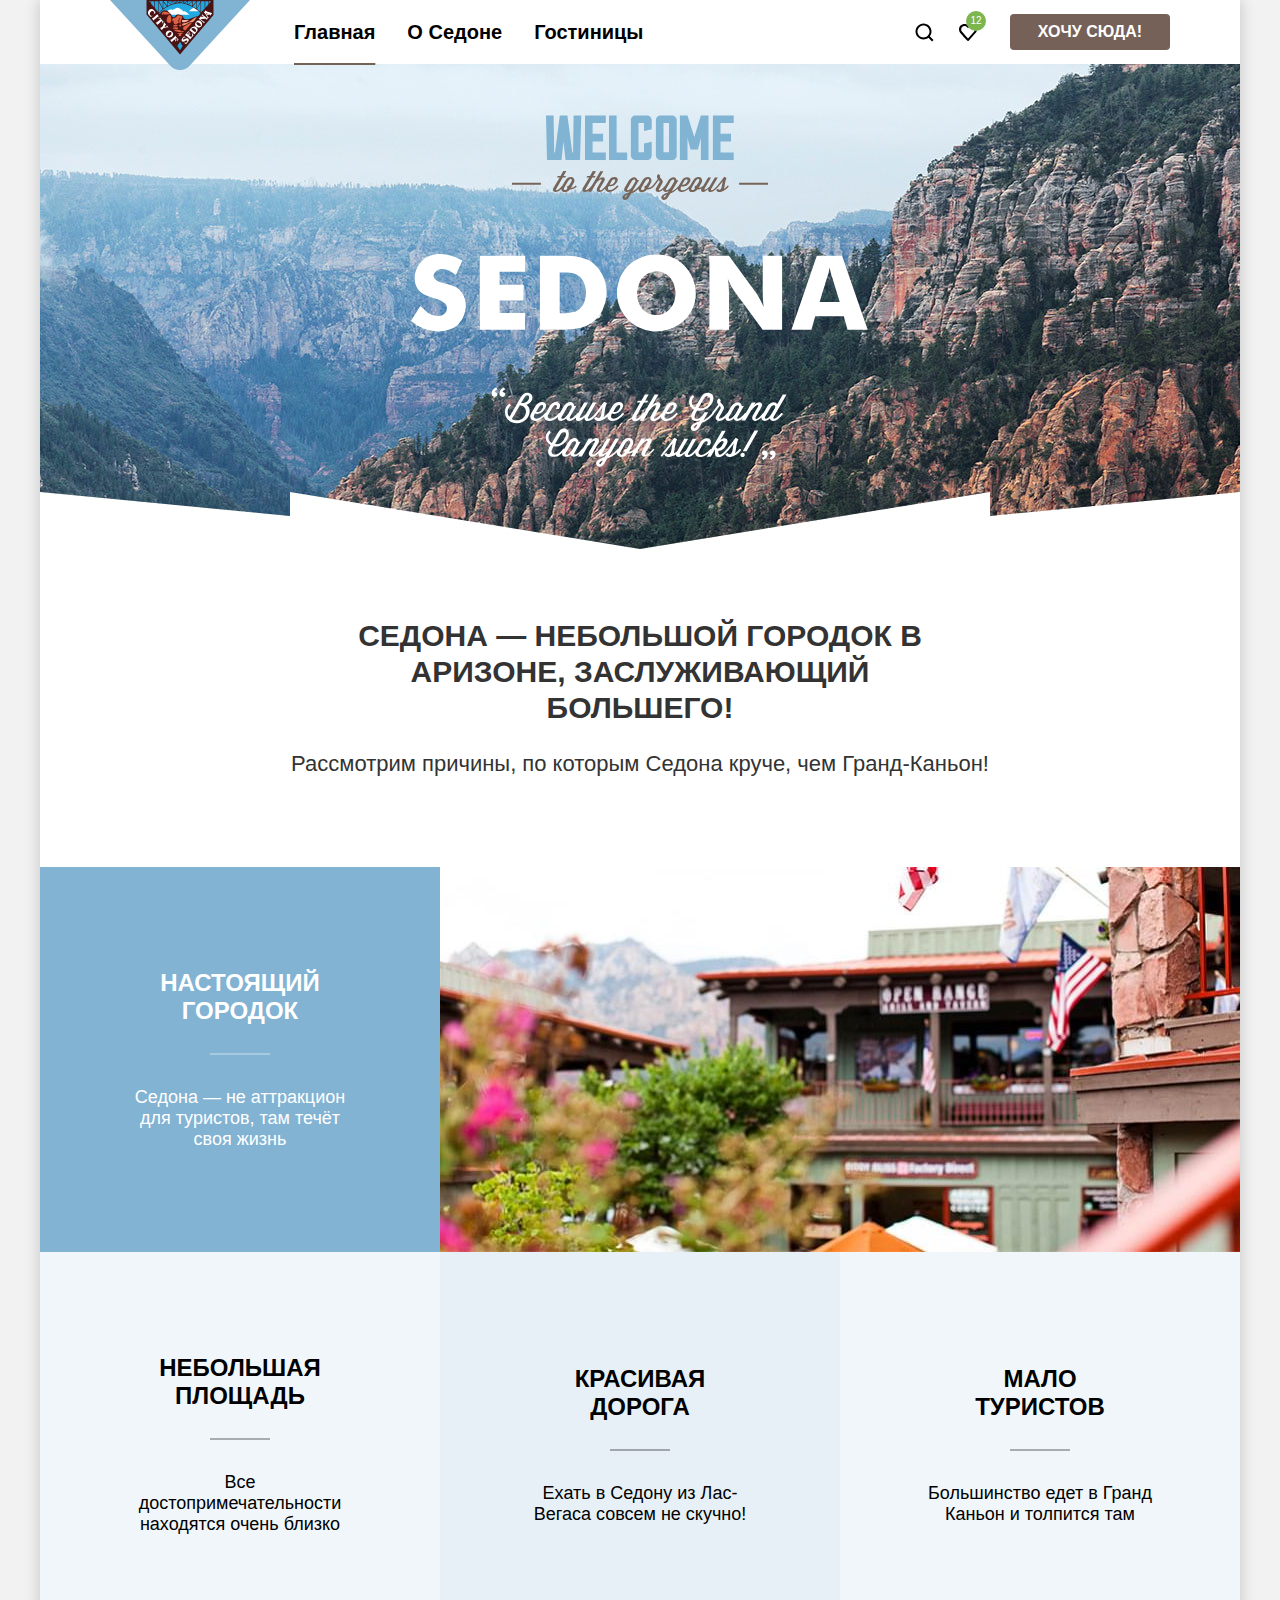
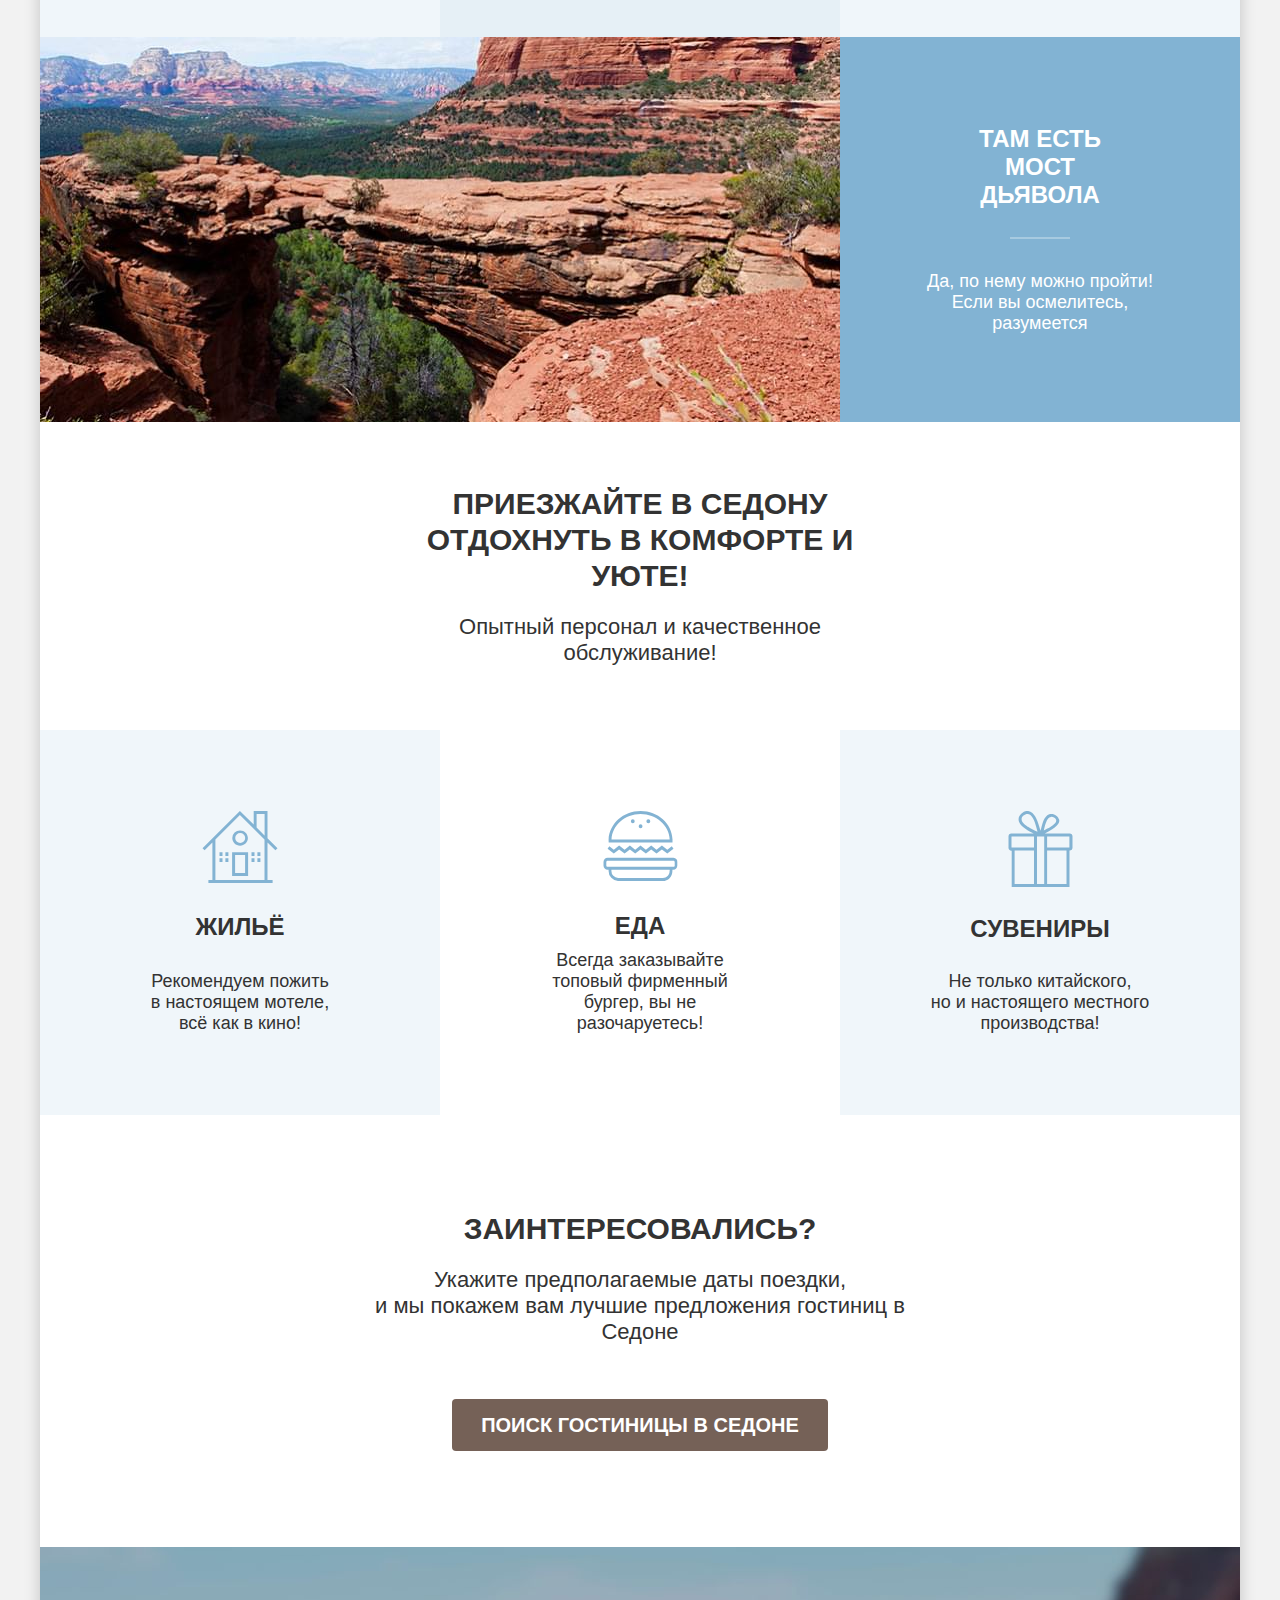
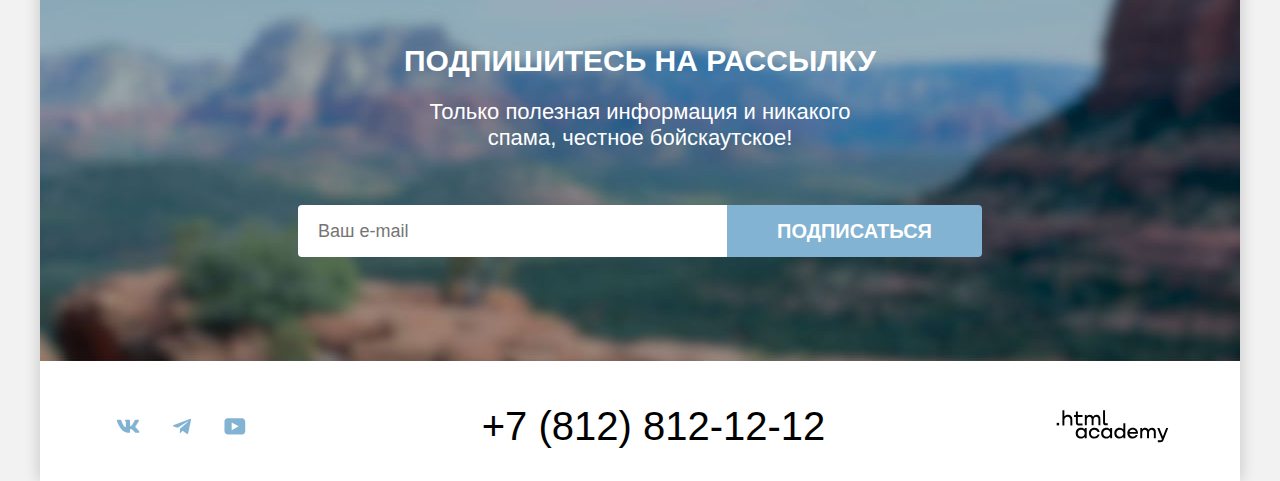
==== commit cc04a99d: "Добавлены декоративные элементы" ====
--- a/index.html
+++ b/index.html
@@ -42,9 +42,9 @@
               </button>
             </li>
             <li class="choose-places-item">
-              <button class="search-places-i-want-here-button common-medium-button" type="button">
+              <a class="search-places-i-want-here-button brown-button" href="catalog.html">
                 Хочу сюда!
-              </button>
+              </a>
             </li>
           </ul>
         </nav>
@@ -183,18 +183,18 @@
           </ul>
         </section>
 
-        <section class="search-hotel">
-          <h2 class="search-hotel-title section-title">
+        <section class="invitation">
+          <h2 class="invitation-hotel-title section-title">
             Заинтересовались?
           </h2>
-          <p class="search-hotel-description section-description">
+          <p class="invitation-description section-description">
             Укажите предполагаемые даты поездки,
             <br>
             и мы покажем вам лучшие предложения гостиниц в Седоне
           </p>
-          <button class="search-hotel-button common-big-button" type="button">
-            Поиск гостинницы в Седоне
-          </button>
+          <a class="search-hotel-button brown-button" href="catalog.html">
+            Поиск гостиницы в Седоне
+          </a>
         </section>
 
       </main>
@@ -209,7 +209,7 @@
           </p>
           <form class="email-subscribe-form" action="https://echo.htmlacademy.ru/" method="post">
             <input class="email-input" type="email" name="email" placeholder="Ваш e-mail">
-            <button class="email-subscribe-button" type="submit">
+            <button class="email-subscribe-button blue-button" type="submit">
               Подписаться
             </button>
           </form>
@@ -222,17 +222,23 @@
           <ul class="social-list">
             <li class="social-item vkontakte">
               <a class="social-item-link" href="https://vk.com/htmlacademy">
-                <img class="social-item-icon" src="images/vk-icon.svg" width="25" height="14" alt="Вконтакте">
+                <svg width="24" height="14" viewBox="0 0 25 15" xmlns="http://www.w3.org/2000/svg">
+                  <path fill-rule="evenodd" clip-rule="evenodd" d="M24.1164 1.80445C24.2824 1.25845 24.1164 0.856445 23.3214 0.856445H20.6964C20.0284 0.856445 19.7204 1.20345 19.5534 1.58645C19.5534 1.58645 18.2184 4.78245 16.3274 6.85845C15.7154 7.46045 15.4374 7.65145 15.1034 7.65145C14.9364 7.65145 14.6854 7.46045 14.6854 6.91345V1.80445C14.6854 1.14845 14.5014 0.856445 13.9454 0.856445H9.81738C9.40038 0.856445 9.14938 1.16045 9.14938 1.44945C9.14938 2.07045 10.0954 2.21445 10.1924 3.96245V7.76045C10.1924 8.59345 10.0394 8.74444 9.70538 8.74444C8.81538 8.74444 6.65038 5.53345 5.36538 1.85945C5.11638 1.14445 4.86438 0.856445 4.19338 0.856445H1.56638C0.816382 0.856445 0.666382 1.20345 0.666382 1.58645C0.666382 2.26845 1.55638 5.65645 4.81138 10.1374C6.98138 13.1974 10.0364 14.8564 12.8194 14.8564C14.4884 14.8564 14.6944 14.4884 14.6944 13.8534V11.5404C14.6944 10.8034 14.8524 10.6564 15.3814 10.6564C15.7714 10.6564 16.4384 10.8484 17.9964 12.3234C19.7764 14.0724 20.0694 14.8564 21.0714 14.8564H23.6964C24.4464 14.8564 24.8224 14.4884 24.6064 13.7604C24.3684 13.0364 23.5184 11.9854 22.3914 10.7384C21.7794 10.0284 20.8614 9.26345 20.5824 8.88045C20.1934 8.38945 20.3044 8.17044 20.5824 7.73345C20.5824 7.73345 23.7824 3.30745 24.1154 1.80445H24.1164Z"/>
+                </svg>
               </a>
             </li>
             <li class="social-item telegram">
               <a class="social-item-link" href="https://t.me/htmlacademy">
-                <img class="social-item-icon" src="images/telegram-icon.svg" width="18" height="15" alt="Телеграм">
+                <svg width="18" height="16" viewBox="0 0 18 16" xmlns="http://www.w3.org/2000/svg">
+                  <path d="M16.785 0.955705L0.840489 7.1042C-0.247661 7.54126 -0.241365 8.14828 0.640845 8.41897L4.73445 9.69597L14.2058 3.72014C14.6537 3.44766 15.0629 3.59424 14.7265 3.89281L7.05283 10.8183H7.05103L7.05283 10.8192L6.77045 15.0387C7.18413 15.0387 7.36669 14.8489 7.59871 14.625L9.58705 12.6915L13.7229 15.7464C14.4855 16.1664 15.0332 15.9506 15.2229 15.0405L17.9379 2.2453C18.2158 1.13107 17.5126 0.626562 16.785 0.955705Z"/>
+                </svg>
               </a>
             </li>
             <li class="social-item youtube">
               <a class="social-item-link" href="https://www.youtube.com/user/htmlacademyru">
-                <img class="social-item-icon" src="images/youtube-icon.svg" width="22" height="17" alt="Youtube" lang="en">
+                <svg width="22" height="17" viewBox="0 0 23 18" xmlns="http://www.w3.org/2000/svg">
+                  <path d="M18.9402 0.356445H3.50738C1.64668 0.356445 0.333252 1.9502 0.333252 3.75645V13.8502C0.333252 15.7627 1.64668 17.3564 3.50738 17.3564H19.1591C20.8009 17.3564 22.3333 15.7627 22.3333 13.9564V3.75645C22.1143 1.9502 20.8009 0.356445 18.9402 0.356445ZM7.99494 12.8939V4.81894L15.3283 8.85645L7.99494 12.8939Z"/>
+                </svg>
               </a>
             </li>
           </ul>
@@ -240,7 +246,20 @@
             +7 (812) 812-12-12
           </a>
           <a class="html-academy-link" href="https://htmlacademy.ru/">
-            <img class="html-academy-logo" src="images/html-academy-logo.svg" width="115" height="33" alt="html academy" lang="en">
+            <svg tabindex="0" width="115" height="33" viewBox="0 0 115 34" fill="none" xmlns="http://www.w3.org/2000/svg">
+              <path d="M0 13.2564V15.8564H2.5V13.2564H0Z"/>
+              <path d="M11.6 4.85645C10 4.85645 8.8 5.55645 8 6.55645H7.9V0.356445H5.9V15.8564H7.9V10.5564C7.9 8.45645 9.2 6.95645 11.2 6.95645C13 6.95645 14.1 8.35645 14.1 10.1564V15.8564H16.1V9.75644C16.2 6.75644 14.3 4.85645 11.6 4.85645Z"/>
+              <path d="M26.6 5.15645H21.8V1.45645H19.8V5.25645H17.9V7.25645H19.8V13.2564C19.8 14.9564 20.8 15.9564 22.5 15.9564H26.6V13.9564H22.9C22.2 13.9564 21.8 13.5564 21.8 12.8564V7.15645H26.6V5.15645Z"/>
+              <path d="M41.1 4.95645C39.5 4.95645 38.2 5.75644 37.6 7.05645H37.5C36.9 5.85645 35.7 4.95645 34.1 4.95645C32.7 4.95645 31.6 5.75645 31 6.75645H30.9V5.15645H29V15.7564H31V10.3564C31 8.35645 32 6.85645 33.6 6.85645C35.1 6.85645 36 7.85645 36 9.45645V15.7564H38V10.1564C38 7.75645 39.4 6.85645 40.6 6.85645C42.1 6.85645 43 7.85645 43 9.45645V15.7564H45V9.25644C45.1 6.75644 43.6 4.95645 41.1 4.95645Z"/>
+              <path d="M47.8 13.0564C47.8 14.7564 48.8 15.7564 50.6 15.7564H52.6V13.7564H50.9C50.2 13.7564 49.8 13.3564 49.8 12.6564V0.356445H47.8V13.0564Z"/>
+              <path d="M28.9 20.0564C28 18.9564 26.7 18.2564 25 18.2564C21.9 18.2564 19.6 20.5564 19.6 23.8564C19.6 27.1564 21.9 29.4564 25 29.4564C26.8 29.4564 28 28.6564 28.8 27.5564H28.9V29.1564H30.9V18.5564H28.9V20.0564ZM25.3 27.4564C23.1 27.4564 21.7 25.8564 21.7 23.8564C21.7 21.8564 23.1 20.2564 25.3 20.2564C27.5 20.2564 28.9 21.8564 28.9 23.8564C28.9 25.7564 27.5 27.4564 25.3 27.4564Z"/>
+              <path d="M44.2 22.3564C43.7 19.9564 41.6 18.2564 38.8 18.2564C35.4 18.2564 33.2 20.7564 33.2 23.8564C33.2 26.9564 35.4 29.4564 38.8 29.4564C41.6 29.4564 43.7 27.6564 44.2 25.2564H42.1C41.7 26.5564 40.4 27.5564 38.8 27.5564C36.6 27.5564 35.2 25.9564 35.2 23.9564C35.2 21.9564 36.6 20.3564 38.8 20.3564C40.4 20.3564 41.6 21.3564 42.1 22.5564H44.2V22.3564Z"/>
+              <path d="M55.1 20.0564C54.2 18.9564 52.9 18.2564 51.2 18.2564C48.1 18.2564 45.8 20.5564 45.8 23.8564C45.8 27.1564 48.1 29.4564 51.2 29.4564C53 29.4564 54.2 28.6564 55 27.5564H55.1V29.1564H57.1V18.5564H55.1V20.0564ZM51.5 27.4564C49.3 27.4564 47.9 25.8564 47.9 23.8564C47.9 21.8564 49.3 20.2564 51.5 20.2564C53.7 20.2564 55.1 21.8564 55.1 23.8564C55.1 25.7564 53.6 27.4564 51.5 27.4564Z"/>
+              <path d="M68.7 20.1564C67.8 19.0564 66.5 18.2564 64.8 18.2564C61.7 18.2564 59.4 20.5564 59.4 23.8564C59.4 27.1564 61.6 29.4564 64.8 29.4564C66.5 29.4564 67.8 28.6564 68.6 27.6564H68.7V29.1564H70.7V13.7564H68.7V20.1564ZM65.1 27.4564C62.9 27.4564 61.5 25.8564 61.5 23.8564C61.5 21.8564 62.9 20.2564 65.1 20.2564C67.3 20.2564 68.7 21.8564 68.7 23.8564C68.6 25.8564 67.2 27.4564 65.1 27.4564Z"/>
+              <path d="M78.3 18.2564C75 18.2564 72.8 20.7564 72.8 23.8564C72.8 26.8564 74.9 29.4564 78.3 29.4564C80.8 29.4564 82.8 28.1564 83.5 25.8564H81.4C80.9 26.8564 79.8 27.4564 78.4 27.4564C76.5 27.4564 75.1 26.1564 75 24.5564H83.8C84 20.9564 81.8 18.2564 78.3 18.2564ZM78.3 20.1564C80 20.1564 81.3 21.1564 81.6 22.7564H75.1C75.4 21.2564 76.6 20.1564 78.3 20.1564Z"/>
+              <path d="M98.2 18.2564C96.6 18.2564 95.3 19.0564 94.6 20.2564H94.5C93.9 19.0564 92.7 18.2564 91.1 18.2564C89.7 18.2564 88.6 18.9564 88 20.0564V18.5564H86.1V29.1564H88.1V23.7564C88.1 21.7564 89.1 20.3564 90.7 20.2564C92.2 20.2564 93.1 21.2564 93.1 22.8564V29.1564H95.1V23.5564C95.1 21.1564 96.5 20.2564 97.7 20.2564C99.2 20.2564 100.1 21.2564 100.1 22.8564V29.1564H102.1V22.6564C102.2 20.0564 100.7 18.2564 98.2 18.2564Z"/>
+              <path d="M109.4 27.3564L105.8 18.4564H103.6L108.4 30.0564C108.1 30.9564 107.7 31.2564 106.7 31.2564H104.2V33.2564H106.7C108.5 33.2564 109.5 32.4564 110.2 30.6564L114.9 18.4564H112.8L109.4 27.3564Z"/>
+            </svg>
           </a>
         </section>
       </footer>
--- a/styles/style.css
+++ b/styles/style.css
@@ -1,3 +1,5 @@
+/*Подключение шрифтов*/
+
 @font-face {
   font-family: "PT Sans";
   font-style: normal;
@@ -14,6 +16,8 @@
   font-display: swap;
 }
 
+/*Общие стили*/
+
 .visually-hidden {
   position: absolute;
   width: 1px;
@@ -54,34 +58,62 @@
   flex-grow: 1;
 }
 
-
-.common-medium-button {
+.search-places-i-want-here-button {
+  display: inline-block;
+  text-decoration: none;
   font-size: 16px;
   font-weight: 700;
   line-height: 20px;
   color: #FFFFFF;
   text-transform: uppercase;
-  background-color: #756157;
   padding-top: 8px;
   padding-bottom: 8px;
   border-radius: 4px;
-  border: 0;
-}
-
-.common-big-button {
-  font-family: inherit;
+  cursor: pointer;
+  margin:  14px 0 14px 20px;
+  min-width: 160px;
+  text-align: center;
+}
+
+.brown-button {
+  background-color: #756157;
+  transition-property: background, color;
+  transition-duration: 0.2s;
+  transition-timing-function: ease-in-out;
+}
+
+.brown-button:hover {
+  background: #615048;
+}
+
+.brown-button:focus {
+  background: #615048;
+  outline: none;
+}
+
+.brown-button:active {
+  background: #756157;
+  color: rgba(255, 255, 255, 0.3);
+}
+
+.brown-button:disabled {
+  background: #E5E5E5;
+  color: #FFFFFF;
+}
+
+.search-hotel-button {
+  display: inline-block;
   font-size: 20px;
   font-weight: 700;
   line-height: 36px;
   color: #FFFFFF;
+  text-decoration: none;
   text-transform: uppercase;
-  background-color: #756157;
-  padding: 0;
-  height: 52px;
+  padding-top: 8px;
+  padding-bottom: 8px;
   border-radius: 4px;
-  border: 0;
   cursor: pointer;
-  text-align: center;
+  min-width: 376px;
 }
 
 .section-title {
@@ -99,6 +131,10 @@
   text-align: center;
   margin-top: 0;
 }
+
+
+
+/*Шапка страницы с навигацией*/
 
 .page-header {
   display: flex;
@@ -202,14 +238,10 @@
   box-sizing: border-box;
 }
 
-.search-places-i-want-here-button{
-  cursor: pointer;
-  margin:  14px 0 14px 20px;
-  min-width: 160px;
-  text-align: center;
-  font-family: inherit;
-}
-
+
+
+
+/*Секция hero*/
 
 .welcome-image-container {
   background-image: url("../images/welcome-mountains.jpg");
@@ -227,6 +259,7 @@
 
 
 
+/*Секция о Седоне*/
 
 .about-sedona {
   text-align: center;
@@ -243,22 +276,21 @@
 
 
 
-
+/*Секция преимуществ*/
 
 .features-list {
   display: grid;
   list-style: none;
   grid-template-columns: repeat(3, 400px);
-  grid-template-rows: repeat(3, 385px);
   margin: 0 auto;
   padding: 0;
   width: 100%;
 }
 
 .feature-item-description-container {
-  padding-left: 85px;
-  padding-right: 85px;
+  padding: 20px 85px;
   height: 100%;
+  min-height: 385px;
   display: flex;
   flex-direction: column;
   justify-content: center;
@@ -267,8 +299,6 @@
   gap: 62px;
 }
 
-
-
 .feature-item-with-image .feature-item-description-container {
   background-color: #82B3D3;
   color: #FFFFFF;
@@ -309,7 +339,7 @@
   height: 2px;
   content: "";
   position: absolute;
-  top: 150%;
+  bottom: -30px;
   left: 50%;
   transform: translateX(-50%);
 
@@ -319,7 +349,10 @@
   margin: 0;
 }
 
-
+.feature-image {
+  object-fit: cover;
+  height: 100%;
+}
 
 .feature-item-with-image .feature-title::after {
   background-color: rgba(255, 255, 255, 0.3)
@@ -331,7 +364,7 @@
 
 
 
-
+/*Секция сервисов*/
 
 .services-title-container {
   padding: 64px 347px;
@@ -400,25 +433,27 @@
 
 
 
-
-.search-hotel {
+/*Секция перехода к поиску отелей*/
+
+.invitation {
   padding: 96px 304px;
   text-align: center;
 }
 
-.search-hotel-description {
+.invitation-description {
   margin-bottom: 54px;
 }
 
-.search-hotel-button {
-  min-width: 376px;
-}
-
-
+
+
+/*Подвал с возможностью подписки и контактной информацией*/
 
 .email-subscribe {
   padding: 96px 258px 104px 258px;
   background-image: url("../images/email-subscribe-background.jpg");
+  background-repeat: no-repeat;
+  background-size: cover;
+  background-color: #a9dae9;
 }
 
 .email-subscribe-title, .email-subscribe-teaser {
@@ -436,7 +471,7 @@
 }
 
 .email-subscribe-form {
-  width: 684px;
+  min-width: 684px;
   height: 52px;
   margin: 0 auto;
   display: flex;
@@ -452,6 +487,7 @@
   border: 0;
 }
 
+
 .inner-footer .email-input {
   background-color: #F2F2F2;
 }
@@ -462,16 +498,40 @@
   font-weight: 700;
   line-height: 36px;
   text-transform: uppercase;
-  min-width: 232px;
-  height: 100%;
+  /*height: 100%;*/
   border-radius: 0 4px 4px 0;
   border: 0;
-  background-color: #82B3D3;
   color: #FFFFFF;
   cursor: pointer;
-}
-
-
+  padding: 8px 50px;
+  align-self: center;
+}
+
+.blue-button {
+  background: #82B3D3;
+  transition-property: background, color;
+  transition-duration: 0.3s;
+  transition-timing-function: ease-in-out;
+}
+
+.blue-button:hover {
+  background: #68A2CA;
+}
+
+.blue-button:focus {
+  background: #68A2CA;
+  outline: none;
+}
+
+.blue-button:active {
+  background: #82B3D3;
+  color: rgba(255, 255, 255, 0.3);
+}
+
+.blue-button:disabled {
+  background: #E5E5E5;
+  color: #FFFFFF;
+}
 
 
 .contacts {
@@ -495,34 +555,106 @@
   align-items: center;
 }
 
+/*.social-item-link {*/
+/*  width: 47px;*/
+/*  height: 40px;*/
+/*  display: table-cell;*/
+/*  text-align:center;*/
+/*  vertical-align:middle;*/
+/*}*/
+
+/*.social-item-icon {*/
+/*  vertical-align: middle;*/
+/*}*/
+
 .social-item-link {
-  width: 47px;
-  height: 40px;
-  display: table-cell;
-  text-align:center;
-  vertical-align:middle;
-}
-
-.social-item-icon {
-  vertical-align: middle;
-}
+  padding: 0;
+  display: flex;
+  justify-content: center;
+  align-items: center;
+  height: 100%;
+  margin: 0 6px;
+  fill: #83B3D3;
+  transition-property: fill;
+  transition-duration: 0.3s;
+}
+
+.social-item-link:hover {
+  fill: #68A2CA;
+}
+
+.social-item-link:focus {
+  fill: #68A2CA;
+  outline: none;
+}
+
+.social-item-link:active {
+  fill: rgba(104, 162, 202, 0.3);
+}
+
+
+
 
 .phone-link {
   text-decoration: none;
   font-size: 40px;
   line-height: 40px;
   color: #000000;
-}
-
-
-
-
-
-
-
-.hotel-catalog-top-container {
+  transition-property: color;
+  transition-duration: 0.3s;
+}
+
+.phone-link:hover {
+  color: #756157;
+}
+
+.phone-link:focus {
+  color: #756157;
+  outline: none;
+}
+
+.phone-link:active {
+  color: rgba(117, 97, 87, 0.3);
+}
+
+
+.html-academy-link {
+  margin: 0;
+  padding: 0;
+  display: flex;
+  align-items: center;
+  justify-content: center;
+}
+
+.html-academy-link svg {
+  fill: #000000;
+  transition-property: fill;
+  transition-duration: 0.3s;
+}
+
+
+.html-academy-link svg:hover {
+  fill: #756157;
+}
+
+.html-academy-link svg:focus {
+  fill: #756157;
+  outline: none;
+}
+
+.html-academy-link svg:active {
+  fill: rgba(117, 97, 87, 0.3);
+}
+
+
+
+/*СТРАНИЦА КАТАЛОГА*/
+
+
+.hotel-catalog-filter-wrapper {
   background-image: url("../images/catalog/hotel-filter-background.jpg");
   background-repeat: no-repeat;
+  background-size: cover;
   padding: 35px 70px 70px 70px;
   color: #FFFFFF;
 }
@@ -566,62 +698,199 @@
 
 .filter-settings {
   display: flex;
-  justify-content: space-between;
-}
-
-.filter-legend-title {
+  min-height: 160px;
+}
+
+.filter-set {
+  border: 0 none;
+  display: flex;
+  flex-direction: column;
+  min-width: 150px;
+  padding: 0;
+  margin-left: 0;
+  margin-right: 70px;
+}
+
+.filter-set:nth-last-of-type(2) {
+  margin-right: 0;
+}
+
+.filter-set:last-of-type {
+  margin-left: auto;
+}
+
+.filter-set-title {
   font-size: 20px;
+  font-weight: 700;
   line-height: 24px;
-}
-
-.filter-settings fieldset {
-  border: 0 none;
-}
-
-.infrastructure-filter, .hotel-type-filter {
+  padding: 0;
+  margin-bottom: 32px;
+}
+
+.filter-set-child-items {
   display: flex;
   flex-direction: column;
-  width: 150px;
-}
-
-.infrastructure-filter label, .hotel-type-filter label {
+  list-style: none;
+  margin: 0;
+  padding: 0;
+  gap: 16px;
+}
+
+.filter-set-child-item-label {
   line-height: 23px;
+  padding: 0;
+  display: flex;
+  align-items: center;
+  gap: 16px;
+}
+
+.filter-set-child-item-input {
+  width: 20px;
+  margin: 0;
+}
+
+.filter-set-child-item-input.checkbox {
+  height: 19px;
+  border-radius: 4px;
+}
+
+.filter-set-child-item-input.radio {
+  height: 20px;
+}
+
+
+.price-filter {
+  display: flex;
+  flex-direction: column;
+}
+
+.min-to-max-input-wrapper {
+  display: flex;
+  gap: 2px;
+}
+
+.price-input-wrapper {
+  position: relative;
+  margin-bottom: 36px;
+
 }
 
 .price-input {
   width: 143px;
   height: 48px;
-}
-
-
-.price-filter {
+  box-sizing: border-box;
+  padding: 12px 20px;
+  font-family: inherit;
+  font-size: 18px;
+  font-weight: 700;
+  line-height: 24px;
+  border: 0;
+}
+
+.min-price-input {
+  border-radius: 4px 0 0 4px;
+}
+
+.max-price-input {
+  border-radius: 0 4px 4px 0;
+}
+
+.price-label {
+  position: absolute;
+  top: 50%;
+  right: 22px;
+  transform: translateY(-50%);
+  opacity: 0.3;
+  color: #000000;
+  line-height: 24px;
+}
+
+.price-range-wrapper {
+  height: 20px;
+}
+
+.price-range-slider {
+  color: #FFFFFF;
+  /*margin-top: auto;*/
+  margin: 0;
+  /*height: 20px;*/
+}
+
+
+
+.filter-buttons {
   display: flex;
   flex-direction: column;
-}
-
-.filter-form-button-container {
-  display: flex;
-  flex-direction: column;
-  width: 191px;
-  height: 104px;
-  justify-content: space-between;
+  justify-content: flex-end;
+  gap: 32px;
 }
 
 .filter-form-button {
+  min-width: 191px;
   height: 36px;
   border: 0;
   border-radius: 4px;
   color: #FFFFFF;
   cursor: pointer;
+  text-transform: uppercase;
+  font-family: inherit;
+  font-size: 16px;
+  font-weight: 700;
+  line-height: 20px;
 }
 
 .apply-filter-button {
-  background-color: #82B3D3;
+  padding: 8px 50px;
+  border: none;
+  font-family: inherit;
+  font-style: normal;
+  font-weight: 700;
+  font-size: 16px;
+  line-height: 20px;
+  text-transform: uppercase;
+  cursor: pointer;
 }
 
 .reset-filter-button {
-  background-color: transparent;
-}
+  padding: 5px 54.5px;
+  margin-top: 32px;
+  background: none;
+  border: 3px solid #83b3d300;
+  font-family: inherit;
+  font-style: normal;
+  font-weight: 700;
+  font-size: 16px;
+  line-height: 20px;
+  text-transform: uppercase;
+  cursor: pointer;
+  transition-property: opacity, border;
+  transition-duration: 0.3s;
+  transition-timing-function: ease-in-out;
+}
+
+
+.reset-filter-button:hover {
+  opacity: 0.6;
+}
+
+
+.reset-filter-button:focus {
+  border: 3px solid #83B3D3;
+  outline: none;
+}
+
+.reset-filter-button:active {
+  opacity: 0.3;
+  border: 3px solid #83b3d300;
+}
+
+.reset-filter-button:disabled {
+  opacity: 0.1;
+  border: 3px solid #83b3d300;
+}
+
+
+
 
 .found-hotels {
   width: 1060px;
@@ -630,12 +899,13 @@
 
 
 
+
+
 .found-hotels-control-container {
   display: flex;
   width: 1060px;
   height: 49px;
   margin: 0 0 40px 0;
-  justify-content: space-between;
   align-items: center;
 }
 
@@ -653,14 +923,27 @@
   font-size: 18px;
   line-height: 21px;
   width: 292px;
-  height: 100%;
-  padding-left: 20px;
-}
+  padding-left: 18px;
+  margin-left: auto;
+  font-family: inherit;
+  border: 2px solid #E5E5E5;
+  border-radius: 4px;
+  box-sizing: border-box;
+  align-self: stretch;
+}
+
+.found-hotels-sort-control option {
+  padding: 0;
+}
+
 
 .found-hotels-output-type-list {
   list-style: none;
   display: flex;
-  margin: 0;
+  gap: 8px;
+  margin-left: 70px;
+  margin-right: 0;
+  padding: 0;
 }
 
 .found-hotels-output-type-button {
@@ -697,68 +980,78 @@
 }
 
 .found-hotels-list {
-  display: flex;
+  display: grid;
+  grid-template-columns: repeat(3, 340px);
+  gap: 20px;
   list-style: none;
-  flex-wrap: wrap;
-  gap: 20px;
   padding: 0 0 40px 0;
   margin: 0 0 40px 0;
   border-bottom: 1px solid #E6E6E6;
 }
 
 .found-hotels-item {
+  display: grid;
+  grid-template-columns: repeat(2, 140px);
+  grid-template-rows: 212px 1fr;
   margin: 0;
   padding: 20px;
   border: 1px solid #E6E6E6;
   border-radius: 4px;
-  width: 300px;
+  gap: 16px 20px;
+
+}
+
+.found-hotels-item-image-link {
+  grid-column: 1 / -1;
 }
 
 .found-hotels-item-name-link {
+  grid-column: 1 / -1;
   text-decoration: none;
+}
+
+.found-hotels-item-name {
   color: #000000;
   font-size: 24px;
   font-weight: 700;
   line-height: 28px;
-}
-
-.found-hotels-item-properties {
-  display: flex;
-  justify-content: space-between;
-}
-
-.found-hotels-item-button-container {
-  display: flex;
-  flex-wrap: wrap;
-  justify-content: space-between;
-  column-gap: 20px;
-  row-gap: 16px;
-}
-
-.found-hotels-item-detailed {
-  display: block;
-  text-decoration: none;
-  color: #FFFFFF;
-  background-color: #756157;
+  margin: 0;
+}
+
+.found-hotels-item-price {
+  text-align: end;
+}
+
+.found-hotels-item-detailed-link {
+  display: inline-block;
+  padding: 8px 8px;
   font-size: 16px;
   font-weight: 700;
   line-height: 20px;
   text-transform: uppercase;
-  padding: 8px 26px;
+  text-align: center;
+  text-decoration: none;
+  color: #FFFFFF;
+  background-color: #756157;
   border-radius: 4px;
 }
 
 .found-hotels-item-add-to-favorites-button {
-  text-decoration: none;
-  color: #FFFFFF;
-  background-color: #82B3D3;
+  font-family: inherit;
   font-size: 16px;
   font-weight: 700;
   line-height: 20px;
   text-transform: uppercase;
+  text-decoration: none;
+  color: #FFFFFF;
+  background-color: #82B3D3;
   border: 0;
   border-radius: 4px;
   cursor: pointer;
+}
+
+.found-hotels-item-add-to-favorites-button.added-to-favorite {
+  background-color: #7DB54F;
 }
 
 .found-hotels-item-rating-stars {
@@ -767,6 +1060,9 @@
   background-size: 18px auto;
   text-indent: -9999px;
   overflow: hidden;
+  margin: 0;
+  height: 17px;
+  align-self: center;
 }
 
 .found-hotels-item-rating-2-stars {
@@ -778,7 +1074,7 @@
 }
 
 .found-hotels-item-rating-4-stars {
-  width: 90px;
+  width: 89px;
 }
 
 .found-hotels-item-rating-with-points {
@@ -791,6 +1087,10 @@
   text-transform: uppercase;
   border: 0;
   border-radius: 4px;
+  margin: 0;
+  text-align: center;
+  padding-top: 9px;
+  padding-bottom: 8px;
 }
 
 
@@ -846,6 +1146,7 @@
 
 .inner-footer .email-subscribe{
   background-image: none;
+  background-color: #FFFFFF;
 }
 
 .inner-footer .section-title {
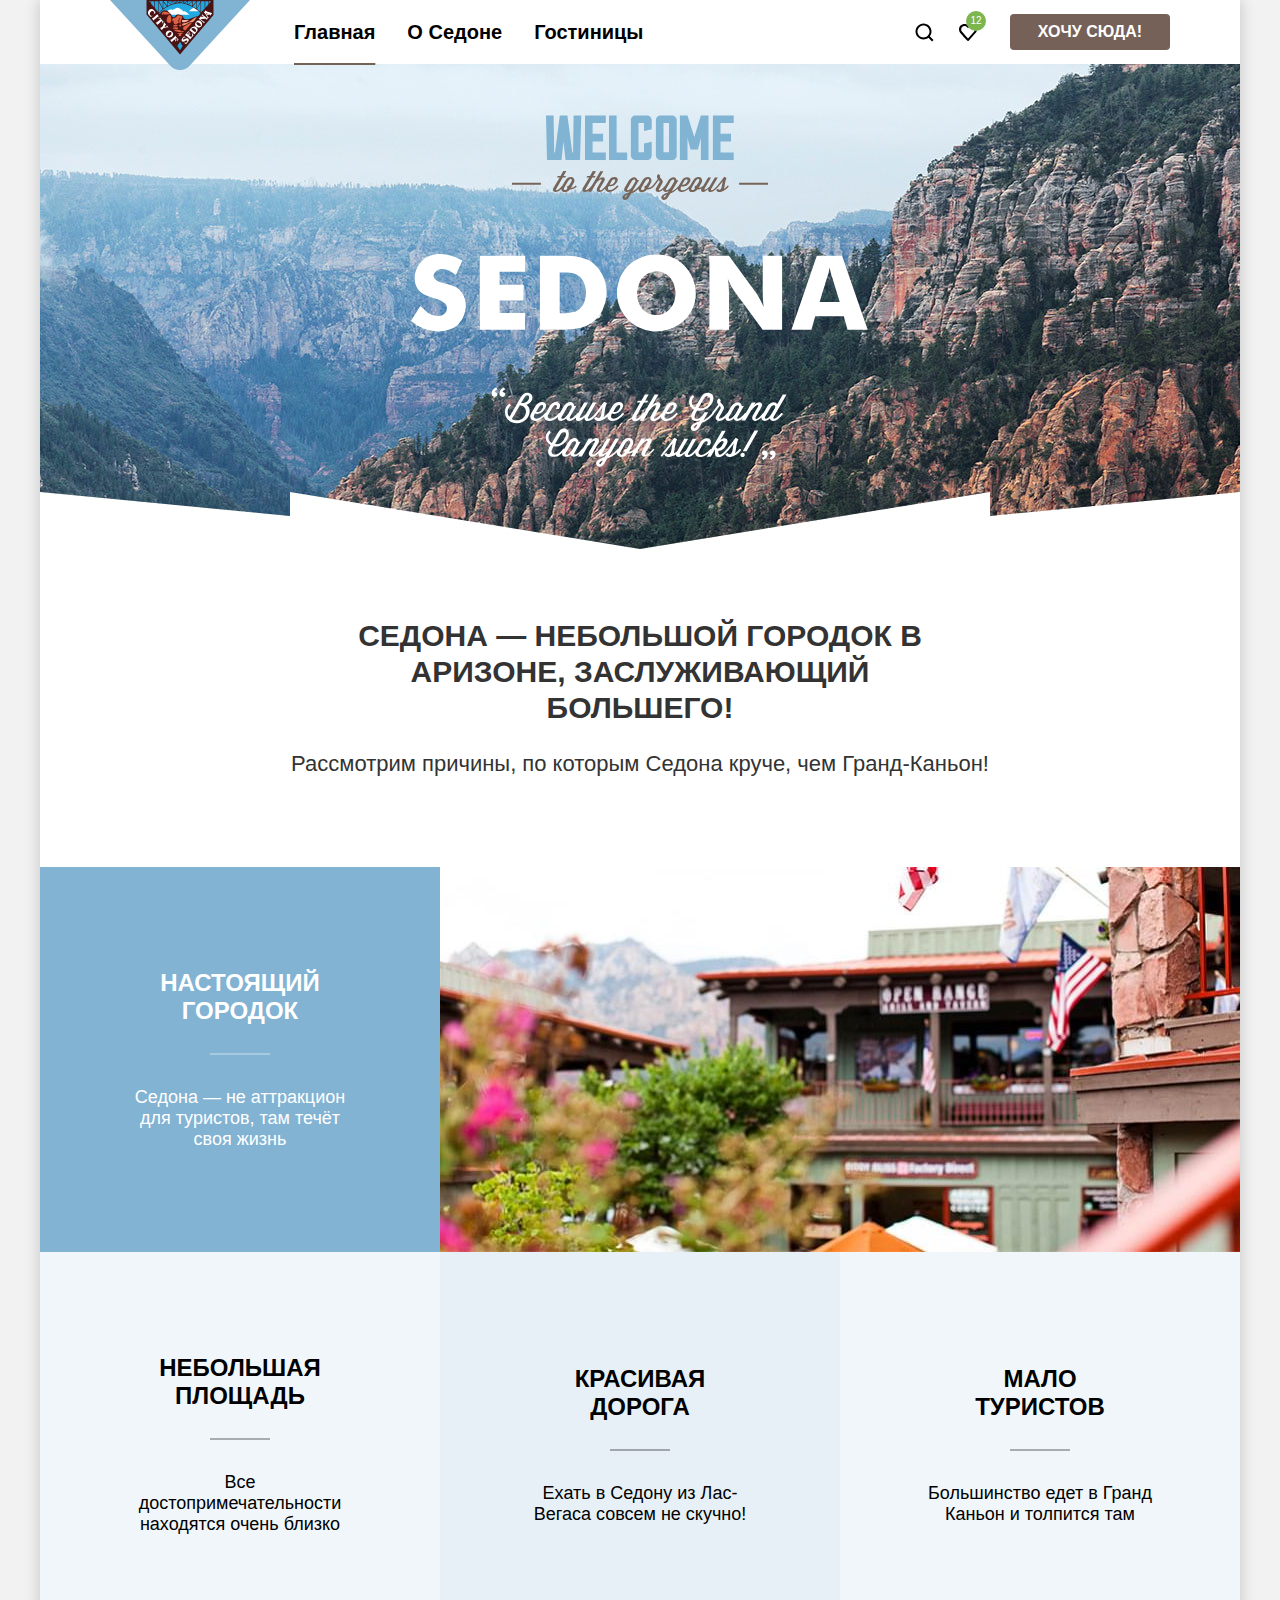
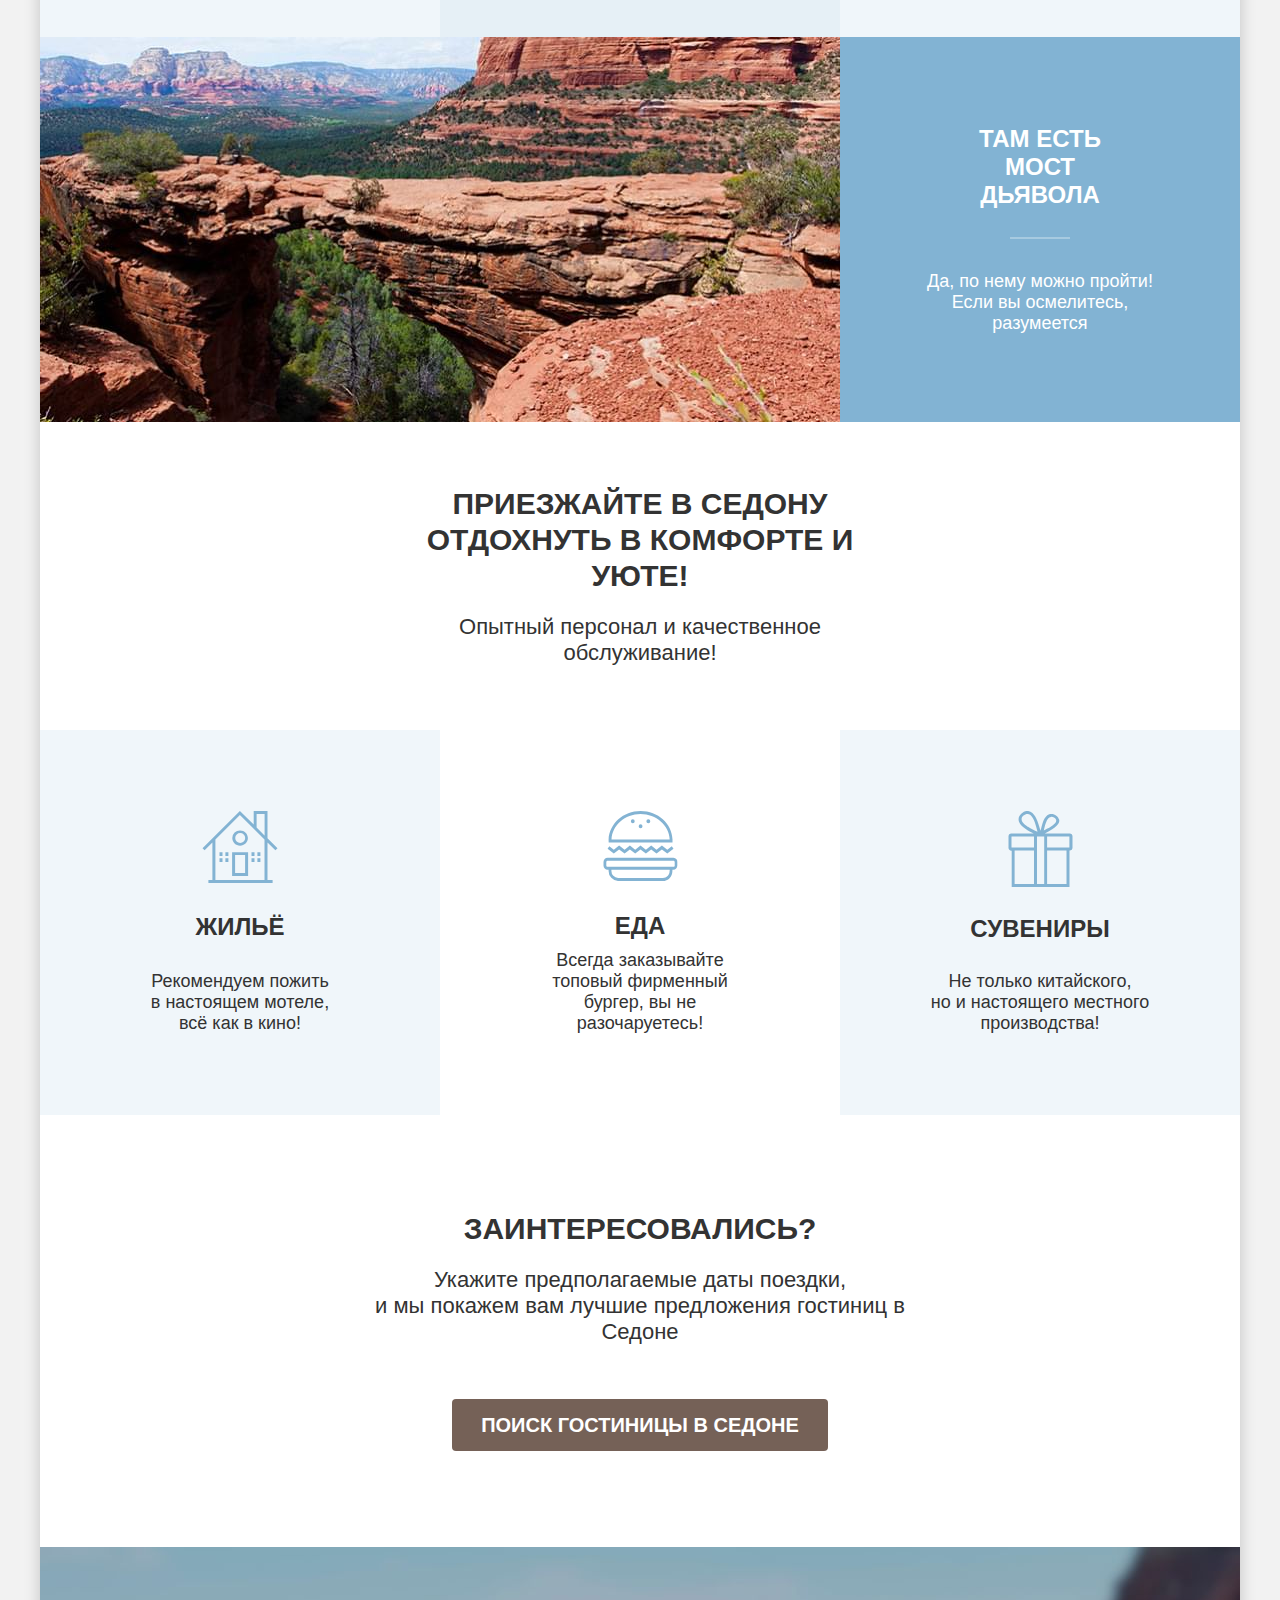
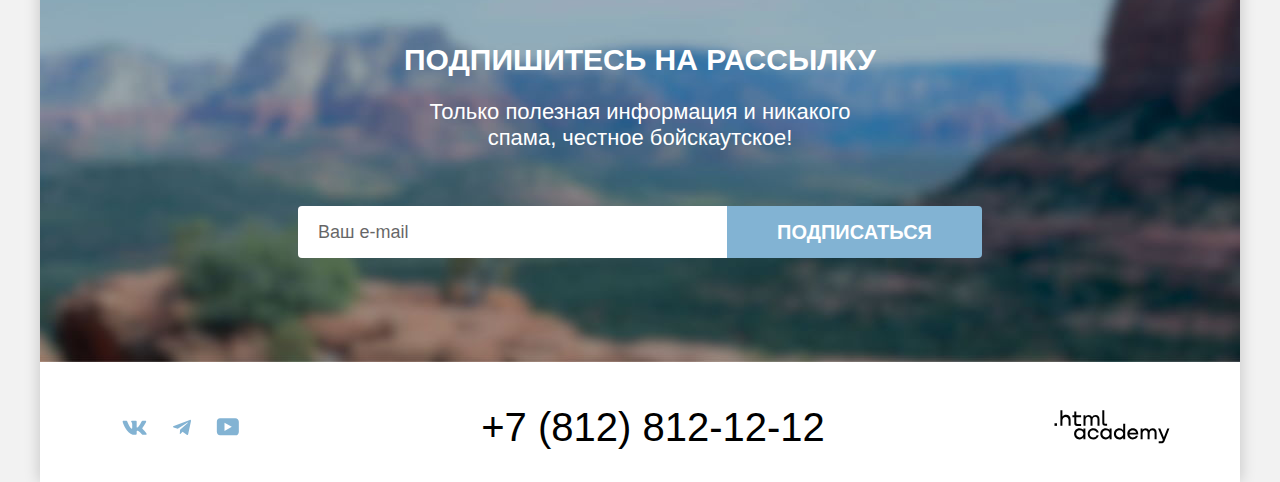
==== commit 1231b704: "Исправления pixel perfect" ====
--- a/index.html
+++ b/index.html
@@ -3,6 +3,7 @@
   <head>
     <meta charset="utf-8">
     <title>HTML Academy: Седона</title>
+    <link rel="icon" type="image/png" sizes="128x128" href="images/favicon.png">
     <link rel="stylesheet" href="styles/style.css">
   </head>
   <body>
@@ -222,21 +223,21 @@
           <ul class="social-list">
             <li class="social-item vkontakte">
               <a class="social-item-link" href="https://vk.com/htmlacademy">
-                <svg width="24" height="14" viewBox="0 0 25 15" xmlns="http://www.w3.org/2000/svg">
+                <svg width="25" height="15" viewBox="0 0 25 15" xmlns="http://www.w3.org/2000/svg">
                   <path fill-rule="evenodd" clip-rule="evenodd" d="M24.1164 1.80445C24.2824 1.25845 24.1164 0.856445 23.3214 0.856445H20.6964C20.0284 0.856445 19.7204 1.20345 19.5534 1.58645C19.5534 1.58645 18.2184 4.78245 16.3274 6.85845C15.7154 7.46045 15.4374 7.65145 15.1034 7.65145C14.9364 7.65145 14.6854 7.46045 14.6854 6.91345V1.80445C14.6854 1.14845 14.5014 0.856445 13.9454 0.856445H9.81738C9.40038 0.856445 9.14938 1.16045 9.14938 1.44945C9.14938 2.07045 10.0954 2.21445 10.1924 3.96245V7.76045C10.1924 8.59345 10.0394 8.74444 9.70538 8.74444C8.81538 8.74444 6.65038 5.53345 5.36538 1.85945C5.11638 1.14445 4.86438 0.856445 4.19338 0.856445H1.56638C0.816382 0.856445 0.666382 1.20345 0.666382 1.58645C0.666382 2.26845 1.55638 5.65645 4.81138 10.1374C6.98138 13.1974 10.0364 14.8564 12.8194 14.8564C14.4884 14.8564 14.6944 14.4884 14.6944 13.8534V11.5404C14.6944 10.8034 14.8524 10.6564 15.3814 10.6564C15.7714 10.6564 16.4384 10.8484 17.9964 12.3234C19.7764 14.0724 20.0694 14.8564 21.0714 14.8564H23.6964C24.4464 14.8564 24.8224 14.4884 24.6064 13.7604C24.3684 13.0364 23.5184 11.9854 22.3914 10.7384C21.7794 10.0284 20.8614 9.26345 20.5824 8.88045C20.1934 8.38945 20.3044 8.17044 20.5824 7.73345C20.5824 7.73345 23.7824 3.30745 24.1154 1.80445H24.1164Z"/>
                 </svg>
               </a>
             </li>
             <li class="social-item telegram">
               <a class="social-item-link" href="https://t.me/htmlacademy">
-                <svg width="18" height="16" viewBox="0 0 18 16" xmlns="http://www.w3.org/2000/svg">
+                <svg width="18" height="18" viewBox="0 0 18 16" xmlns="http://www.w3.org/2000/svg">
                   <path d="M16.785 0.955705L0.840489 7.1042C-0.247661 7.54126 -0.241365 8.14828 0.640845 8.41897L4.73445 9.69597L14.2058 3.72014C14.6537 3.44766 15.0629 3.59424 14.7265 3.89281L7.05283 10.8183H7.05103L7.05283 10.8192L6.77045 15.0387C7.18413 15.0387 7.36669 14.8489 7.59871 14.625L9.58705 12.6915L13.7229 15.7464C14.4855 16.1664 15.0332 15.9506 15.2229 15.0405L17.9379 2.2453C18.2158 1.13107 17.5126 0.626562 16.785 0.955705Z"/>
                 </svg>
               </a>
             </li>
             <li class="social-item youtube">
               <a class="social-item-link" href="https://www.youtube.com/user/htmlacademyru">
-                <svg width="22" height="17" viewBox="0 0 23 18" xmlns="http://www.w3.org/2000/svg">
+                <svg width="24" height="18" viewBox="0 0 23 18" xmlns="http://www.w3.org/2000/svg">
                   <path d="M18.9402 0.356445H3.50738C1.64668 0.356445 0.333252 1.9502 0.333252 3.75645V13.8502C0.333252 15.7627 1.64668 17.3564 3.50738 17.3564H19.1591C20.8009 17.3564 22.3333 15.7627 22.3333 13.9564V3.75645C22.1143 1.9502 20.8009 0.356445 18.9402 0.356445ZM7.99494 12.8939V4.81894L15.3283 8.85645L7.99494 12.8939Z"/>
                 </svg>
               </a>
@@ -246,7 +247,7 @@
             +7 (812) 812-12-12
           </a>
           <a class="html-academy-link" href="https://htmlacademy.ru/">
-            <svg tabindex="0" width="115" height="33" viewBox="0 0 115 34" fill="none" xmlns="http://www.w3.org/2000/svg">
+            <svg tabindex="0" width="116" height="34" viewBox="0 0 115 34" fill="none" xmlns="http://www.w3.org/2000/svg">
               <path d="M0 13.2564V15.8564H2.5V13.2564H0Z"/>
               <path d="M11.6 4.85645C10 4.85645 8.8 5.55645 8 6.55645H7.9V0.356445H5.9V15.8564H7.9V10.5564C7.9 8.45645 9.2 6.95645 11.2 6.95645C13 6.95645 14.1 8.35645 14.1 10.1564V15.8564H16.1V9.75644C16.2 6.75644 14.3 4.85645 11.6 4.85645Z"/>
               <path d="M26.6 5.15645H21.8V1.45645H19.8V5.25645H17.9V7.25645H19.8V13.2564C19.8 14.9564 20.8 15.9564 22.5 15.9564H26.6V13.9564H22.9C22.2 13.9564 21.8 13.5564 21.8 12.8564V7.15645H26.6V5.15645Z"/>
@@ -263,6 +264,78 @@
           </a>
         </section>
       </footer>
+
+      <div class="popup-visibility-container">
+        <div class="popup">
+          <button class="modal-close-button">
+            <span class="visually-hidden">
+              Закрыть
+            </span>
+          </button>
+          <section class="popup-content">
+            <h2 class="popup-title">
+              Поиск гостиницы в Седоне
+            </h2>
+            <form class="search-hotel-form" action="https://echo.htmlacademy.ru/" method="post">
+              <span class="date-input-title">
+                Дата Заезда:
+              </span>
+              <label class="arrival-date">
+                <input class="date-input" type="text" name="arrival-date" onfocus="(this.type='date')">
+                <span class="date-placeholder">
+                  27 апреля 2020
+                </span>
+                <span class="wrong-date-message">
+                  Мы не можем отправить вас в прошлое.
+                </span>
+              </label>
+              <span class="date-input-title">
+                Дата Выезда:
+              </span>
+              <label class="departure-date">
+                <input class="date-input" type="text" name="departure-date" onfocus="(this.type='date')">
+                <span class="date-placeholder">
+                  1 сентября 2023
+                </span>
+                <span class="free-date-exists-message">
+                  На эти даты есть свободные номера. Пока есть.
+                </span>
+              </label>
+              <span class="adults-quantity-title">
+                Взрослые:
+              </span>
+              <div class="people-quantity-container people-container-adults-quantity">
+                <button class="change-people-quantity-button decrease-people-quantity-button" type="button">
+                </button>
+                <label class="adults-quantity">
+                  <input class="people-quantity-input" type="number" name="adults-quantity" value="2">
+                </label>
+                <button class="change-people-quantity-button increase-people-quantity-button" type="button">
+                </button>
+              </div>
+              <div class="children-quantity-wrapper">
+                <span class="children-quantity-title">
+                  Дети:
+                </span>
+                <span class="information-about-children">
+                </span>
+              </div>
+              <div class="people-quantity-container people-quantity-container-children">
+                <button class="change-people-quantity-button decrease-quantity-button-background" type="button">
+                </button>
+                <label class="adults-quantity">
+                  <input class="people-quantity-input" type="number" name="children-quantity" value="2">
+                </label>
+                <button class="change-people-quantity-button increase-quantity-button-background" type="button">
+                </button>
+              </div>
+              <button class="blue-button found-button" type="submit">
+                Найти
+              </button>
+            </form>
+          </section>
+        </div>
+      </div>
     </div>
   </body>
 </html>
--- a/styles/style.css
+++ b/styles/style.css
@@ -449,7 +449,7 @@
 /*Подвал с возможностью подписки и контактной информацией*/
 
 .email-subscribe {
-  padding: 96px 258px 104px 258px;
+  padding: 95px 258px 104px 258px;
   background-image: url("../images/email-subscribe-background.jpg");
   background-repeat: no-repeat;
   background-size: cover;
@@ -461,13 +461,13 @@
 }
 
 .email-subscribe-title {
-  margin-bottom: 20px;
+  margin-bottom: 21px;
 }
 
 .email-subscribe-teaser {
   margin-left: 104px;
   margin-right: 104px;
-  margin-bottom: 54px;
+  margin-bottom: 55px;
 }
 
 .email-subscribe-form {
@@ -485,6 +485,11 @@
   padding-left: 20px;
   border-radius: 4px 0 0 4px;
   border: 0;
+}
+
+.email-input::placeholder {
+  color: #000000;
+  opacity: 0.6;
 }
 
 
@@ -555,25 +560,12 @@
   align-items: center;
 }
 
-/*.social-item-link {*/
-/*  width: 47px;*/
-/*  height: 40px;*/
-/*  display: table-cell;*/
-/*  text-align:center;*/
-/*  vertical-align:middle;*/
-/*}*/
-
-/*.social-item-icon {*/
-/*  vertical-align: middle;*/
-/*}*/
-
 .social-item-link {
-  padding: 0;
+  padding: 12px;
   display: flex;
   justify-content: center;
   align-items: center;
-  height: 100%;
-  margin: 0 6px;
+  margin: 0;
   fill: #83B3D3;
   transition-property: fill;
   transition-duration: 0.3s;
@@ -655,7 +647,7 @@
   background-image: url("../images/catalog/hotel-filter-background.jpg");
   background-repeat: no-repeat;
   background-size: cover;
-  padding: 35px 70px 70px 70px;
+  padding: 34.5px 70px 66px 70.5px;
   color: #FFFFFF;
 }
 
@@ -674,9 +666,10 @@
   margin-bottom: 40px;
   padding: 0;
   align-items: center;
-}
-
-.breadcrumbs-item-to-main-page {
+  font-size: 16px;
+}
+
+.breadcrumbs-home-link {
   background-image: url("../images/catalog/homepage-icon.svg");
   background-repeat: no-repeat;
   display: block;
@@ -686,9 +679,6 @@
   overflow: hidden;
 }
 
-.breadcrumbs-item-link-current {
-  font-size: 16px;
-}
 
 .breadcrumbs-inner-item::before {
   content: url("../images/catalog/breadcrumbs-arrow.svg");
@@ -696,9 +686,27 @@
   margin-right: 7px;
 }
 
+.breadcrumbs-item-link:hover {
+  opacity: 0.6;
+}
+
+.breadcrumbs-item-link:focus {
+  outline: none;
+}
+
+.breadcrumbs-item-link:active {
+  opacity: 0.3;
+}
+
+
+
+
+
+
+
 .filter-settings {
   display: flex;
-  min-height: 160px;
+  min-height: 164px;
 }
 
 .filter-set {
@@ -738,24 +746,66 @@
 
 .filter-set-child-item-label {
   line-height: 23px;
-  padding: 0;
-  display: flex;
-  align-items: center;
-  gap: 16px;
-}
-
-.filter-set-child-item-input {
+  position: relative;
+}
+
+.control-mark {
+  position: absolute;
   width: 20px;
-  margin: 0;
-}
-
-.filter-set-child-item-input.checkbox {
+  height: 20px;
+  top: 50%;
+  transform: translateY(-50%);
+  background-color: #FFFFFF;
+}
+
+.checkbox-mark {
+  border-radius: 4px;
+}
+
+.radio-mark {
+  border-radius: 50%;
+}
+
+.control-description {
+  padding-left: 36px;
+}
+
+.filter-set-child-item-input[type="checkbox"]:checked + .control-mark::before {
+  position: absolute;
+  width: 20px;
   height: 19px;
-  border-radius: 4px;
-}
-
-.filter-set-child-item-input.radio {
-  height: 20px;
+  background-image: url("../images/catalog/tick.svg");
+  background-position: center;
+  background-repeat: no-repeat;
+  content: "";
+}
+
+.filter-set-child-item-input[type="radio"]:checked + .control-mark {
+  background-color: #3F5E72;
+  border: 5.5px solid #FFFFFF;
+  box-sizing: border-box;
+}
+
+.filter-set-child-item-label:hover {
+  opacity: 0.6;
+}
+
+.filter-set-child-item-input:focus + .control-mark {
+  outline: 3px solid #83B3D3;
+}
+
+.filter-set-child-item-input ~ span {
+  transition-property: opacity;
+  transition-duration: 0.3s;
+  transition-timing-function: ease-in-out;
+}
+
+.filter-set-child-item-input:active ~ span {
+  opacity: 0.3;
+}
+
+.filter-set-child-item-input:disabled + .control-mark {
+  opacity: 0.1;
 }
 
 
@@ -767,12 +817,11 @@
 .min-to-max-input-wrapper {
   display: flex;
   gap: 2px;
+  margin-bottom: 44px;
 }
 
 .price-input-wrapper {
   position: relative;
-  margin-bottom: 36px;
-
 }
 
 .price-input {
@@ -785,6 +834,14 @@
   font-weight: 700;
   line-height: 24px;
   border: 0;
+  border: none;
+  transition-property: outline;
+  transition-duration: 0.15s;
+  transition-timing-function: ease-in-out;
+}
+
+.price-input:focus {
+  outline: 3px solid #83B3D3;
 }
 
 .min-price-input {
@@ -798,7 +855,7 @@
 .price-label {
   position: absolute;
   top: 50%;
-  right: 22px;
+  right: 20px;
   transform: translateY(-50%);
   opacity: 0.3;
   color: #000000;
@@ -806,14 +863,41 @@
 }
 
 .price-range-wrapper {
+  width: 287px;
+  height: 4px;
+  background-color: rgba(255, 255, 255, 0.3);
+  position: relative;
+}
+
+.price-range-bar {
+  position: absolute;
+  width: 226px;
+  height: 4px;
+  background-color: #FFFFFF;
+  display: flex;
+  justify-content: space-between;
+  align-items: center;
+}
+
+.price-range-toggle-button {
+  width: 20px;
   height: 20px;
-}
-
-.price-range-slider {
-  color: #FFFFFF;
-  /*margin-top: auto;*/
-  margin: 0;
-  /*height: 20px;*/
+  border-radius: 4px;
+  background-color: #FFFFFF;
+  position: relative;
+  border: none;
+  transition-property: outline;
+  transition-duration: 0.15s;
+  transition-timing-function: ease-in-out;
+  cursor: pointer;
+}
+
+.price-range-toggle-button:focus {
+  outline: 3px solid #83B3D3;
+}
+
+.price-range-toggle-button:active {
+  outline: 2px solid #83B3D3;
 }
 
 
@@ -822,13 +906,14 @@
   display: flex;
   flex-direction: column;
   justify-content: flex-end;
-  gap: 32px;
+  gap: 30px;
 }
 
 .filter-form-button {
   min-width: 191px;
-  height: 36px;
-  border: 0;
+  min-height: 36px;
+  padding: 8px 8px;
+  border: none;
   border-radius: 4px;
   color: #FFFFFF;
   cursor: pointer;
@@ -837,37 +922,23 @@
   font-size: 16px;
   font-weight: 700;
   line-height: 20px;
-}
-
-.apply-filter-button {
-  padding: 8px 50px;
-  border: none;
   font-family: inherit;
-  font-style: normal;
-  font-weight: 700;
-  font-size: 16px;
-  line-height: 20px;
-  text-transform: uppercase;
-  cursor: pointer;
-}
-
-.reset-filter-button {
-  padding: 5px 54.5px;
-  margin-top: 32px;
-  background: none;
-  border: 3px solid #83b3d300;
-  font-family: inherit;
-  font-style: normal;
-  font-weight: 700;
-  font-size: 16px;
-  line-height: 20px;
-  text-transform: uppercase;
   cursor: pointer;
   transition-property: opacity, border;
   transition-duration: 0.3s;
   transition-timing-function: ease-in-out;
 }
 
+.apply-filter-button {
+
+}
+
+.reset-filter-button {
+  background-color: transparent;
+  border: 3px solid transparent;
+
+}
+
 
 .reset-filter-button:hover {
   opacity: 0.6;
@@ -894,7 +965,7 @@
 
 .found-hotels {
   width: 1060px;
-  margin: 50px auto 60px;
+  margin: 50px auto 61px;
 }
 
 
@@ -923,18 +994,44 @@
   font-size: 18px;
   line-height: 21px;
   width: 292px;
-  padding-left: 18px;
+  /*padding-left: 14px;*/
   margin-left: auto;
   font-family: inherit;
   border: 2px solid #E5E5E5;
   border-radius: 4px;
   box-sizing: border-box;
   align-self: stretch;
-}
-
-.found-hotels-sort-control option {
-  padding: 0;
-}
+
+  padding: 12px 38px 12px 18px;
+  appearance: none;
+  cursor: pointer;
+  background-color: rgba(255, 255, 255, 0);
+  background-image: url("../images/catalog/dropdown-selection-arrow.svg");
+  background-repeat: no-repeat;
+  background-position: 258px 18px;
+  transition-property: border, color;
+  transition-duration: 0.3s;
+  transition-timing-function: ease-in-out;
+}
+
+found-hotels-sort-control:hover {
+  border: 2px solid #68A2CA;
+}
+
+.found-hotels-sort-control:focus {
+  border: 2px solid #68A2CA;
+  outline: none;
+}
+
+.found-hotels-sort-control:active {
+  border: 2px solid #3F5E72;
+}
+
+.found-hotels-sort-control:disabled {
+  border: 2px solid rgba(0, 0, 0, 0.3);
+  color: rgba(0, 0, 0, 0.3);
+}
+
 
 
 .found-hotels-output-type-list {
@@ -957,6 +1054,27 @@
   cursor: pointer;
 }
 
+.found-hotels-output-type-button {
+  border: 2px solid #E5E5E5;
+}
+
+.found-hotels-output-type-button:hover {
+  border-color: #000000;
+}
+
+.found-hotels-output-type-button:focus {
+  border-color: #68A2CA;
+  outline: none;
+}
+
+.found-hotels-output-type-button:active {
+  border-color: #000000;
+}
+
+.found-hotels-output-type-button-active {
+  border: 2px solid #000000;
+}
+
 .view-as-small-cards-button {
   background-image: url("../images/catalog/view-as-small-cards.svg");
 }
@@ -982,10 +1100,10 @@
 .found-hotels-list {
   display: grid;
   grid-template-columns: repeat(3, 340px);
-  gap: 20px;
+  gap: 18px 20px;
   list-style: none;
   padding: 0 0 40px 0;
-  margin: 0 0 40px 0;
+  margin: 0 0 38px 0;
   border-bottom: 1px solid #E6E6E6;
 }
 
@@ -1050,9 +1168,27 @@
   cursor: pointer;
 }
 
-.found-hotels-item-add-to-favorites-button.added-to-favorite {
+.added-to-favorite {
   background-color: #7DB54F;
-}
+  transition-property: background, color;
+  transition-duration: 0.3s;
+  transition-timing-function: ease-in-out;
+}
+
+.added-to-favorite:hover {
+  background: #6C9E42;
+}
+
+.added-to-favorite:focus {
+  background: #6C9E42;
+  outline: none;
+}
+
+.added-to-favorite:active {
+  background: #7DB54F;
+  color: rgba(255, 255, 255, 0.3);
+}
+
 
 .found-hotels-item-rating-stars {
   background-image: url('../images/catalog/rating-star-icon.svg');
@@ -1144,6 +1280,38 @@
   color: #000000;
 }
 
+.found-hotels-pagination-link:hover{
+  background: #68A2CA;
+}
+
+.found-hotels-pagination-link:focus{
+  background: #68A2CA;
+  outline: none;
+}
+
+.found-hotels-pagination-link:active{
+  background: #82B3D3;
+  color: rgba(255, 255, 255, 0.3);
+}
+
+
+.found-hotels-pagination-active,
+.found-hotels-pagination-active:hover,
+.found-hotels-pagination-active:focus,
+.found-hotels-pagination-active:active
+{
+  background: #F2F2F2;
+  color: #000000;
+}
+
+
+
+
+
+
+
+
+
 .inner-footer .email-subscribe{
   background-image: none;
   background-color: #FFFFFF;
@@ -1156,3 +1324,300 @@
 .inner-footer .email-subscribe-teaser {
   color: #000000;
 }
+
+
+
+
+
+.popup-visibility-container {
+  position: fixed;
+  display: flex;
+  top: 0;
+  left: 0;
+  width: 100%;
+  height: 100%;
+  background-color: rgba(242, 242, 242, 0.80);
+  z-index: 2;
+}
+
+.popup-visibility-container {
+  display: none;
+}
+
+.popup {
+  position: relative;
+  margin: auto;
+  padding: 64px 70px;
+  width: 577px;
+  background-color: #FFFFFF;
+  color: #000000;
+  border-radius: 30px;
+}
+
+.modal-close-button {
+  position: absolute;
+  top: 64px;
+  right: 54px;
+  width: 52px;
+  height: 52px;
+  background-color: #F2F2F2;
+  background-image: url("../images/close-modal.svg");
+  background-position: center;
+  background-repeat: no-repeat;
+  border-radius: 50%;
+  border: none;
+  cursor: pointer;
+  outline: none;
+}
+
+.modal-close-button:hover {
+  background-color: #E6E6E6;
+}
+
+.modal-close-button:focus {
+  outline: 3px solid #83B3D3;
+}
+
+.modal-close-button:active {
+  background-image: url("../images/close-modal-active.svg");
+}
+
+.popup-title {
+  margin: 0 0 64px 0;
+  text-transform: uppercase;
+  font-weight: 700;
+  font-size: 30px;
+  line-height: 36px;
+}
+
+.search-hotel-form {
+  display: grid;
+  grid-template-columns: 137px 198px 131px 111px;
+  row-gap: 48px;
+}
+
+.date-input-title, .adults-quantity-title {
+  display: block;
+  grid-column: 1/2;
+  font-weight: 700;
+  font-size: 20px;
+  line-height: 24px;
+  align-self: center;
+}
+
+.arrival-date,
+.departure-date {
+  position: relative;
+  grid-column: 2/-1;
+  padding: 0;
+  border-radius: 4px;
+  background-color: #F2F2F2;
+  background-image: url("../images/calendar-icon.svg");
+  background-position: right 20px center;
+  background-repeat: no-repeat;
+}
+
+.date-input {
+  box-sizing: border-box;
+  padding: 12px 20px;
+  width: 100%;
+  background-color: transparent;
+  border: none;
+  border-radius: 4px;
+  font-family: inherit;
+  font-size: 18px;
+  font-weight: 700;
+  line-height: 24px;
+}
+
+.date-input[type="date"] {
+  font-family: inherit;
+  font-size: 18px;
+  font-weight: 700;
+  line-height: 22px;
+}
+
+.date-input:active {
+  border: none;
+  outline: none;
+}
+
+.date-input:focus {
+  border: none;
+  outline: none;
+}
+
+.date-input::-webkit-calendar-picker-indicator {
+  position: absolute;
+  top: 0;
+  left: 0;
+  right: 0;
+  bottom: 0;
+  width: auto;
+  height: auto;
+  color: transparent;
+  background: transparent;
+  cursor: pointer;
+}
+
+.date-placeholder {
+  position: absolute;
+  left: 20px;
+  top: 13px;
+  font-size: 18px;
+  font-weight: 700;
+  line-height: 24px;
+}
+
+.wrong-date-message {
+  position: absolute;
+  left: 20px;
+  top: 52px;
+  color: #FF5757;
+  font-size: 16px;
+  line-height: 21px;
+}
+
+.free-date-exists-message {
+  position: absolute;
+  left: 20px;
+  top: 52px;
+  font-size: 16px;
+  line-height: 21px;
+  color: #333333;
+}
+
+.date-input:hover + .date-placeholder {
+  display: none;
+}
+
+.people-quantity-container {
+  position: relative;
+  display: flex;
+  justify-content: flex-start;
+  width: 110px;
+}
+
+.people-container-adults-quantity {
+  grid-column: 2/3;
+}
+
+.change-people-quantity-button {
+  box-sizing: border-box;
+  border: none;
+  padding: 14px 10px;
+  background: #F2F2F2;
+  width: 40px;
+  cursor: pointer;
+}
+
+.decrease-people-quantity-button {
+  border-radius: 4px 0 0 4px;
+}
+
+.increase-people-quantity-button {
+  border-radius: 0 4px 4px 0;
+}
+
+.decrease-people-quantity-button:before {
+  position: absolute;
+  content: "";
+  top: 23px;
+  left: 13px;
+  width: 12px;
+  border: 1px solid rgba(117, 97, 87, 0.3);
+}
+
+.increase-people-quantity-button:before,
+.increase-people-quantity-button:after {
+  position: absolute;
+  content: "";
+  top: 23px;
+  right: 13px;
+  width: 12px;
+  border: 1px solid rgba(117, 97, 87, 0.3);
+}
+
+.increase-people-quantity-button:after {
+  transform: rotate(90deg);
+}
+
+.adults-quantity {
+  width: 31px;
+}
+
+.people-quantity-input {
+  padding: 14px 10px;
+  border: none;
+  box-sizing: border-box;
+  background: #F2F2F2;
+  font-family: inherit;
+  font-size: 18px;
+  font-weight: 700;
+  line-height: 20px;
+  width: 100%;
+  text-align: center;
+  appearance: textfield;
+}
+
+.people-quantity-input::-webkit-outer-spin-button,
+.people-quantity-input::-webkit-inner-spin-button {
+  appearance: none;
+  margin: 0;
+}
+
+.children-quantity-wrapper {
+  grid-column: 3/4;
+  display: flex;
+  align-items: center;
+}
+
+.children-quantity-title{
+  font-weight: 700;
+  font-size: 20px;
+  line-height: 24px;
+  display: block;
+  align-self: center;
+}
+
+.information-about-children {
+  display: block;
+  width: 26px;
+  height: 26px;
+  border-radius: 50%;
+  background-image: url("../images/information-about-children-icon.svg");
+  background-position: center;
+  background-repeat: no-repeat;
+  margin-left: 10px;
+  cursor: pointer;
+}
+
+.people-quantity-container-children {
+  grid-column: 4/5;
+}
+
+.decrease-quantity-button-background {
+  border-radius: 4px 0 0 4px;
+  background-image: url("../images/decrease-icon.svg");
+  background-position: center;
+  background-repeat: no-repeat;
+}
+
+.increase-quantity-button-background {
+  border-radius: 0 4px 4px 0;
+  background-image: url("../images/increase-icon.svg");
+  background-position: center;
+  background-repeat: no-repeat;
+}
+
+.found-button {
+  grid-column: 1/-1;
+  border: none;
+  border-radius: 10px;
+  padding: 18px 77px;
+  text-transform: uppercase;
+  font-size: 20px;
+  font-family: inherit;
+  font-weight: 700;
+  line-height: 24px;
+}
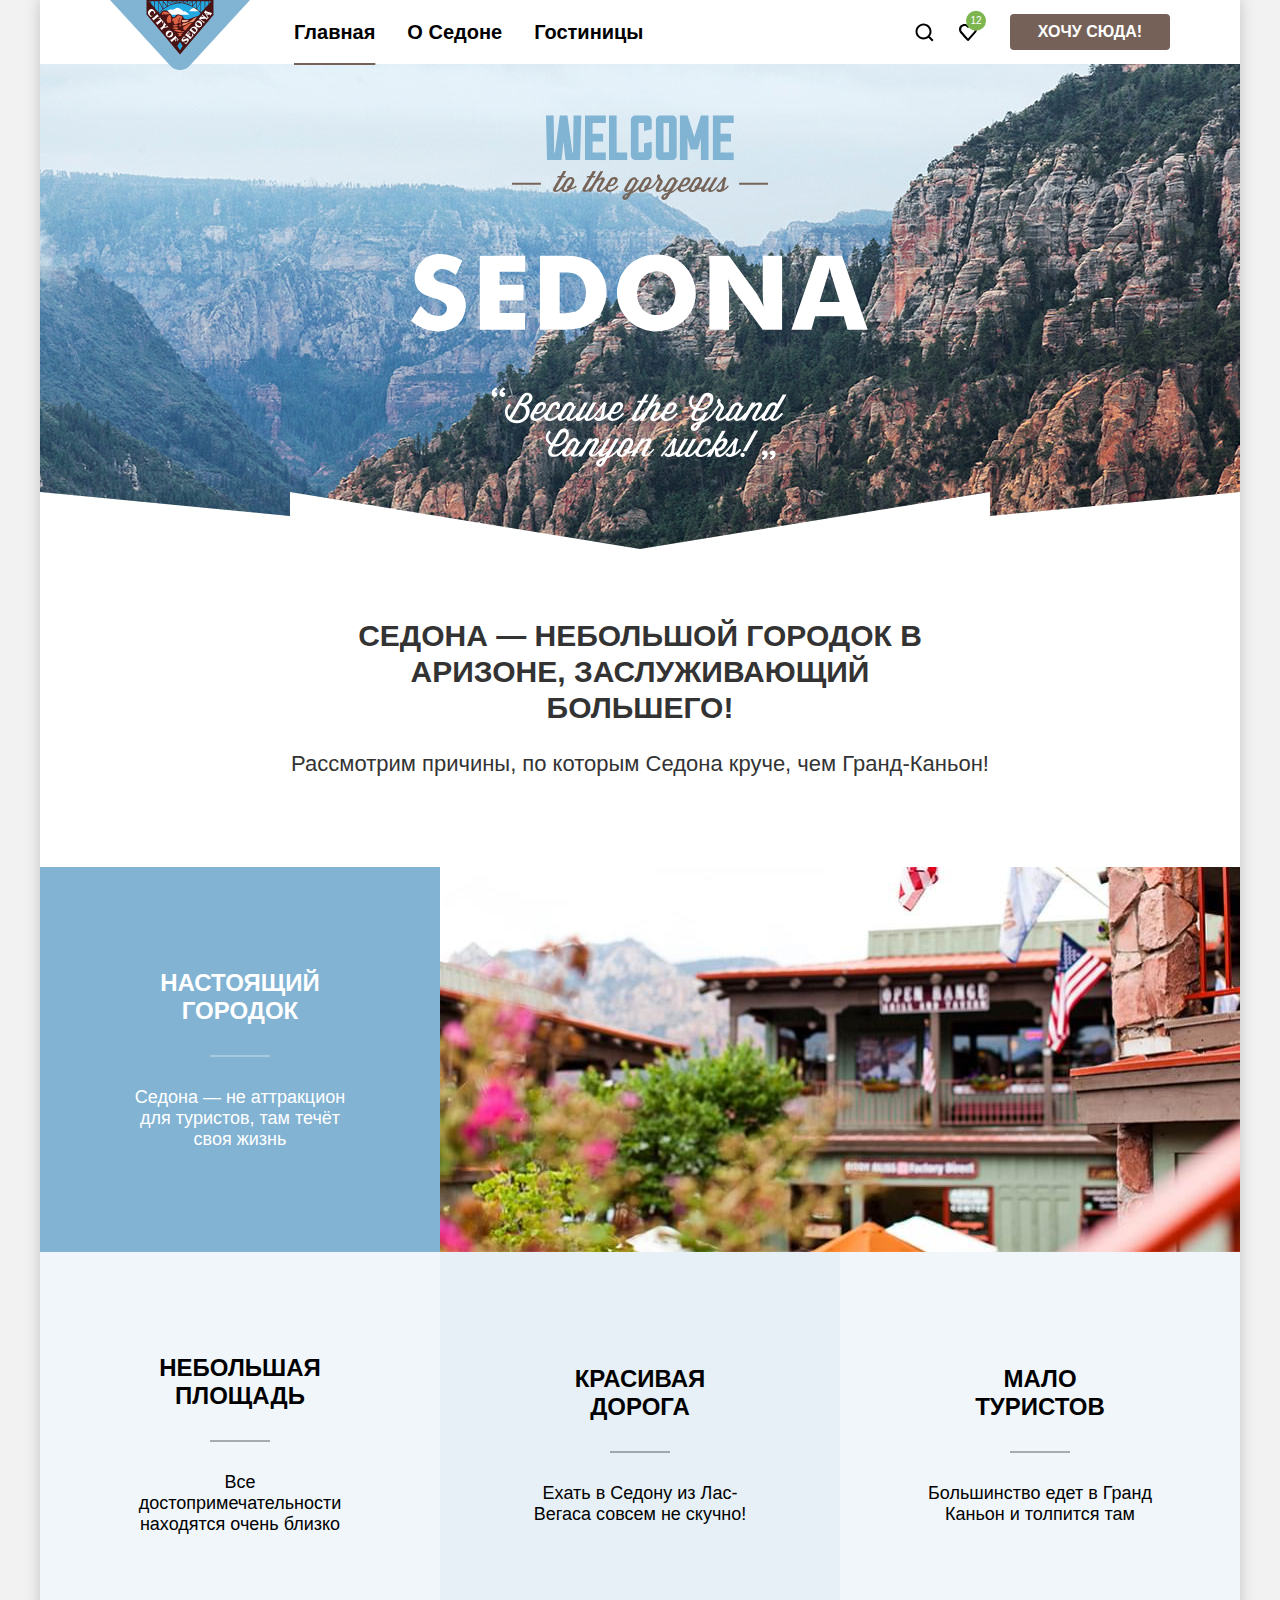
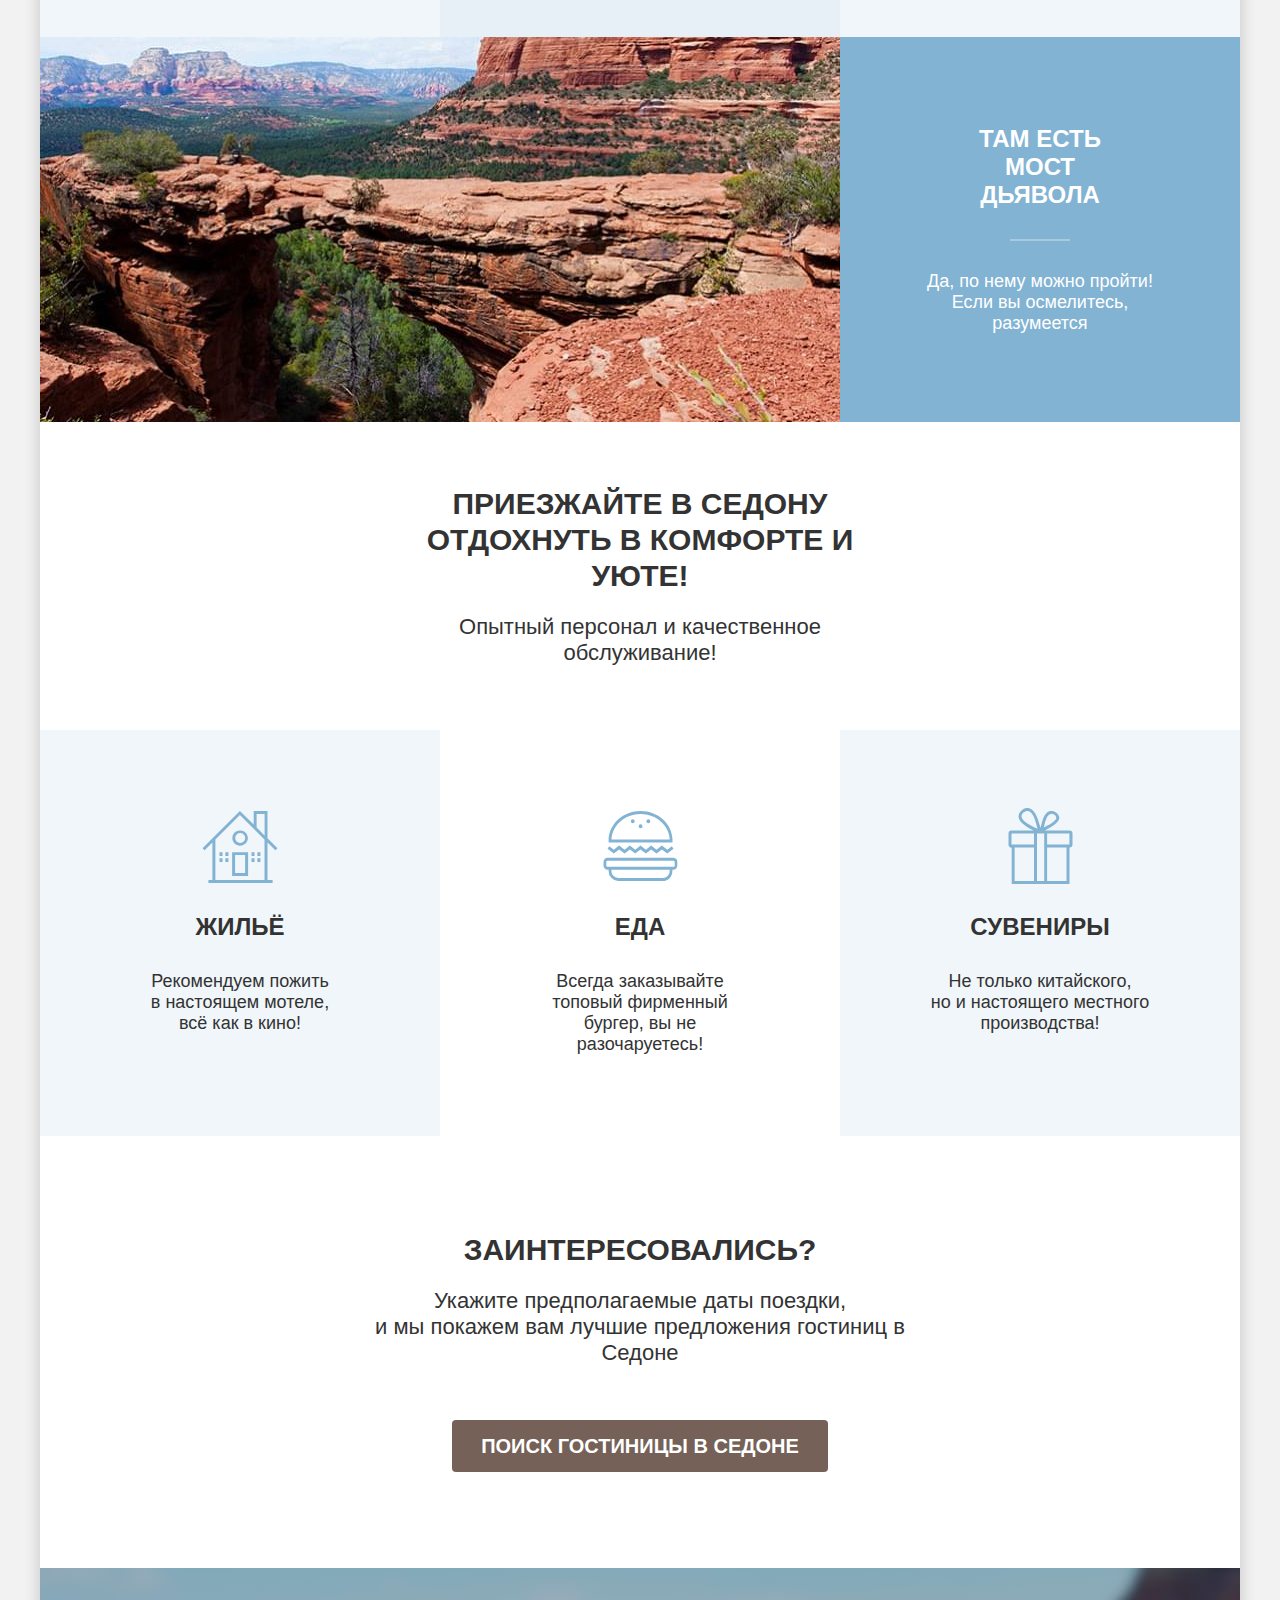
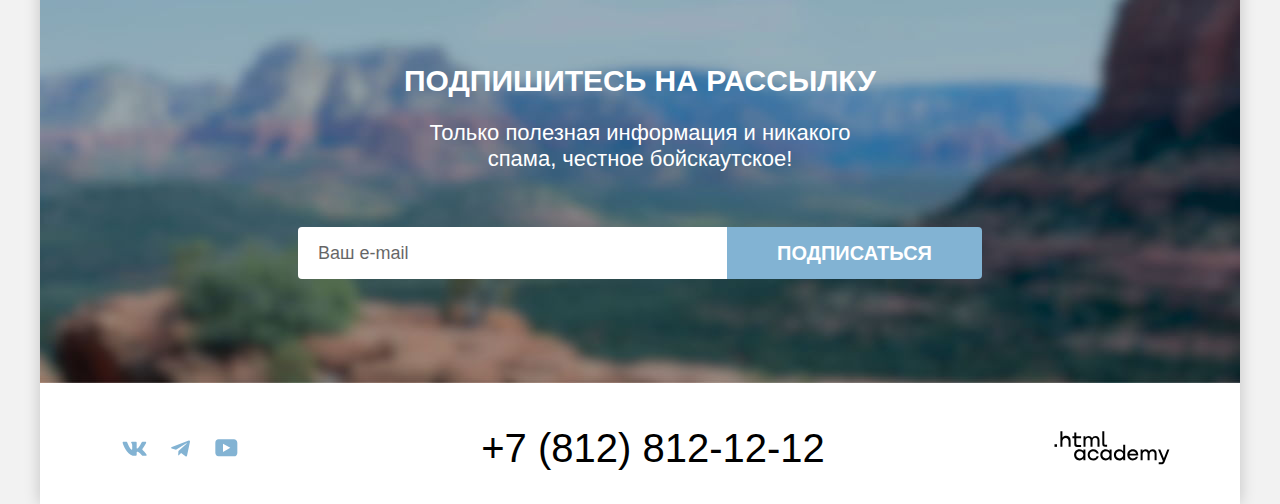
==== commit cf37afe3: "Исправлено форматирование, переполнение блока соцсетей и цвет фона для блоков с текстом" ====
--- a/index.html
+++ b/index.html
@@ -8,19 +8,19 @@
   </head>
   <body>
     <div class="page-container">
-      <header class="page-header">
+      <header class="page-header" data-test="header">
         <a class="logo-link" href="">
-          <img class="logo-image" src="images/logo.svg" width="140" height="70" alt="Логотип сайта города Седона">
+          <img src="images/logo.svg" width="140" height="70" alt="Логотип сайта города Седона">
         </a>
         <nav class="navigation">
           <ul class="navigation-list">
-            <li class="navigation-item navigation-item-current">
+            <li class="navigation-item-current">
               <a class="navigation-item-link" href="index.html">Главная</a>
             </li>
-            <li class="navigation-item">
+            <li>
               <a class="navigation-item-link" href="#">О Cедоне</a>
             </li>
-            <li class="navigation-item">
+            <li>
               <a class="navigation-item-link" href="catalog.html">Гостиницы</a>
             </li>
           </ul>
@@ -42,16 +42,17 @@
                 </span>
               </button>
             </li>
-            <li class="choose-places-item">
-              <a class="search-places-i-want-here-button brown-button" href="catalog.html">
-                Хочу сюда!
-              </a>
-            </li>
-          </ul>
+          </ul>
+          <div class="i-want-here-button-wrapper">
+            <a class="i-want-here-button brown-button" href="#invitation">
+              Хочу сюда!
+            </a>
+          </div>
+
         </nav>
       </header>
-      <main class="main-index main-container">
-        <section class="hero">
+      <main class="main-index main-container" data-test="main">
+        <section class="hero" data-test="hero">
           <h1 class="hero-title visually-hidden">
             Добро пожаловать в городок Седона!
           </h1>
@@ -61,7 +62,7 @@
           </div>
         </section>
 
-        <section class="about-sedona">
+        <section class="about-sedona" data-test="advantages">
           <h2 class="visually-hidden">
             О Седоне
           </h2>
@@ -130,7 +131,7 @@
           </ul>
         </section>
 
-        <section class="services">
+        <section class="services" data-test="service">
           <h2 class="visually-hidden">
             Услуги
           </h2>
@@ -184,7 +185,7 @@
           </ul>
         </section>
 
-        <section class="invitation">
+        <section class="invitation" id="invitation" data-test="search">
           <h2 class="invitation-hotel-title section-title">
             Заинтересовались?
           </h2>
@@ -193,7 +194,7 @@
             <br>
             и мы покажем вам лучшие предложения гостиниц в Седоне
           </p>
-          <a class="search-hotel-button brown-button" href="catalog.html">
+          <a class="search-hotel-button brown-button booking-button" href="#">
             Поиск гостиницы в Седоне
           </a>
         </section>
@@ -201,7 +202,7 @@
       </main>
 
       <footer class="page-footer">
-        <section class="email-subscribe">
+        <section class="email-subscribe" data-test="subscribe">
           <h2 class="email-subscribe-title section-title">
             Подпишитесь на рассылку
           </h2>
@@ -209,7 +210,7 @@
             Только полезная информация и никакого спама, честное бойскаутское!
           </p>
           <form class="email-subscribe-form" action="https://echo.htmlacademy.ru/" method="post">
-            <input class="email-input" type="email" name="email" placeholder="Ваш e-mail">
+            <input class="email-input" type="email" name="email" placeholder="Ваш e-mail" required>
             <button class="email-subscribe-button blue-button" type="submit">
               Подписаться
             </button>
@@ -230,14 +231,14 @@
             </li>
             <li class="social-item telegram">
               <a class="social-item-link" href="https://t.me/htmlacademy">
-                <svg width="18" height="18" viewBox="0 0 18 16" xmlns="http://www.w3.org/2000/svg">
+                <svg width="19" height="18" viewBox="0 0 18 16" xmlns="http://www.w3.org/2000/svg">
                   <path d="M16.785 0.955705L0.840489 7.1042C-0.247661 7.54126 -0.241365 8.14828 0.640845 8.41897L4.73445 9.69597L14.2058 3.72014C14.6537 3.44766 15.0629 3.59424 14.7265 3.89281L7.05283 10.8183H7.05103L7.05283 10.8192L6.77045 15.0387C7.18413 15.0387 7.36669 14.8489 7.59871 14.625L9.58705 12.6915L13.7229 15.7464C14.4855 16.1664 15.0332 15.9506 15.2229 15.0405L17.9379 2.2453C18.2158 1.13107 17.5126 0.626562 16.785 0.955705Z"/>
                 </svg>
               </a>
             </li>
             <li class="social-item youtube">
               <a class="social-item-link" href="https://www.youtube.com/user/htmlacademyru">
-                <svg width="24" height="18" viewBox="0 0 23 18" xmlns="http://www.w3.org/2000/svg">
+                <svg width="25" height="18" viewBox="0 0 23 18" xmlns="http://www.w3.org/2000/svg">
                   <path d="M18.9402 0.356445H3.50738C1.64668 0.356445 0.333252 1.9502 0.333252 3.75645V13.8502C0.333252 15.7627 1.64668 17.3564 3.50738 17.3564H19.1591C20.8009 17.3564 22.3333 15.7627 22.3333 13.9564V3.75645C22.1143 1.9502 20.8009 0.356445 18.9402 0.356445ZM7.99494 12.8939V4.81894L15.3283 8.85645L7.99494 12.8939Z"/>
                 </svg>
               </a>
@@ -265,9 +266,9 @@
         </section>
       </footer>
 
-      <div class="popup-visibility-container">
-        <div class="popup">
-          <button class="modal-close-button">
+      <div class="popup-container visually-hidden" data-test="modal">
+        <div class="popup-wrapper">
+          <button class="popup-close-button" type="button">
             <span class="visually-hidden">
               Закрыть
             </span>
@@ -277,59 +278,56 @@
               Поиск гостиницы в Седоне
             </h2>
             <form class="search-hotel-form" action="https://echo.htmlacademy.ru/" method="post">
-              <span class="date-input-title">
+              <label class="arrival-date">
                 Дата Заезда:
-              </span>
-              <label class="arrival-date">
-                <input class="date-input" type="text" name="arrival-date" onfocus="(this.type='date')">
-                <span class="date-placeholder">
+                <input class="date-input" type="text" name="arrival-date" onfocus="(this.type='date')" required>
+                <span class="date-example">
                   27 апреля 2020
                 </span>
                 <span class="wrong-date-message">
                   Мы не можем отправить вас в прошлое.
                 </span>
               </label>
-              <span class="date-input-title">
+              <label class="departure-date">
                 Дата Выезда:
-              </span>
-              <label class="departure-date">
-                <input class="date-input" type="text" name="departure-date" onfocus="(this.type='date')">
-                <span class="date-placeholder">
+                <input class="date-input" type="text" name="departure-date" onfocus="(this.type='date')" required>
+                <span class="date-example">
                   1 сентября 2023
                 </span>
-                <span class="free-date-exists-message">
+                <span class="free-date-message">
                   На эти даты есть свободные номера. Пока есть.
                 </span>
               </label>
-              <span class="adults-quantity-title">
+              <label class="adults-quantity-title" for="adults-quantity-input">
                 Взрослые:
-              </span>
-              <div class="people-quantity-container people-container-adults-quantity">
-                <button class="change-people-quantity-button decrease-people-quantity-button" type="button">
+              </label>
+              <div class="adjust-people-quantity-controls adjust-adults-quantity-controls">
+                <button class="change-people-quantity-button decrease-people-button" type="button">
                 </button>
-                <label class="adults-quantity">
-                  <input class="people-quantity-input" type="number" name="adults-quantity" value="2">
-                </label>
-                <button class="change-people-quantity-button increase-people-quantity-button" type="button">
+                <input class="people-quantity-input" id="adults-quantity-input" type="number" name="adults-quantity"
+                       value="2" required>
+                <button class="change-people-quantity-button increase-people-button" type="button">
                 </button>
               </div>
-              <div class="children-quantity-wrapper">
+              <label class="children-quantity-wrapper" for="children-quantity-input">
                 <span class="children-quantity-title">
                   Дети:
                 </span>
-                <span class="information-about-children">
-                </span>
-              </div>
-              <div class="people-quantity-container people-quantity-container-children">
-                <button class="change-people-quantity-button decrease-quantity-button-background" type="button">
+                <span class="children-information-icon" aria-labelledby="tooltip-about-children">
+                </span>
+                <span class="children-tooltip" role="tooltip" id="tooltip-about-children">
+                  Укажите количество детей, которые будут с вами, возраст которых от 6 до 18 лет.
+                  Дети до 6 лет размещаются бесплатно.
+                </span>
+              </label>
+              <div class="adjust-people-quantity-controls adjust-children-quantity-controls">
+                <button class="change-people-quantity-button decrease-people-button" type="button">
                 </button>
-                <label class="adults-quantity">
-                  <input class="people-quantity-input" type="number" name="children-quantity" value="2">
-                </label>
-                <button class="change-people-quantity-button increase-quantity-button-background" type="button">
+                <input class="people-quantity-input" id="children-quantity-input" type="number" name="qty-children" value="2">
+                <button class="change-people-quantity-button increase-people-button" type="button">
                 </button>
               </div>
-              <button class="blue-button found-button" type="submit">
+              <button class="blue-button button-found" type="submit">
                 Найти
               </button>
             </form>
@@ -337,5 +335,6 @@
         </div>
       </div>
     </div>
+    <script src="scripts/script.js"></script>
   </body>
 </html>
--- a/styles/style.css
+++ b/styles/style.css
@@ -38,7 +38,7 @@
   font-size: 18px;
   line-height: 21px;
   color: #333333;
-  background-color: #F2F2F2;
+  background-color: #f2f2f2;
   margin: 0;
   padding: 0;
   height: 100%;
@@ -46,7 +46,7 @@
 
 .page-container {
   width: 1200px;
-  background-color: #FFFFFF;
+  background-color: #ffffff;
   box-shadow: 0 0 15px rgba(0, 0, 0, 0.2);
   margin: 0 auto;
   display: flex;
@@ -58,21 +58,21 @@
   flex-grow: 1;
 }
 
-.search-places-i-want-here-button {
+.i-want-here-button {
   display: inline-block;
   text-decoration: none;
   font-size: 16px;
   font-weight: 700;
   line-height: 20px;
-  color: #FFFFFF;
+  color: #ffffff;
   text-transform: uppercase;
-  padding-top: 8px;
-  padding-bottom: 8px;
+  padding: 8px;
   border-radius: 4px;
   cursor: pointer;
-  margin:  14px 0 14px 20px;
-  min-width: 160px;
+  min-width: 144px;
   text-align: center;
+  max-width: 250px;
+  align-self: center;
 }
 
 .brown-button {
@@ -97,8 +97,8 @@
 }
 
 .brown-button:disabled {
-  background: #E5E5E5;
-  color: #FFFFFF;
+  background: #e5e5e5;
+  color: #ffffff;
 }
 
 .search-hotel-button {
@@ -106,7 +106,7 @@
   font-size: 20px;
   font-weight: 700;
   line-height: 36px;
-  color: #FFFFFF;
+  color: #ffffff;
   text-decoration: none;
   text-transform: uppercase;
   padding-top: 8px;
@@ -132,13 +132,10 @@
   margin-top: 0;
 }
 
-
-
 /*Шапка страницы с навигацией*/
 
 .page-header {
   display: flex;
-  height: 64px;
   position: relative;
 }
 
@@ -158,9 +155,10 @@
 
 .navigation-list {
   display: flex;
+  flex-wrap: wrap;
   list-style: none;
   min-width: 339px;
-  justify-content: space-between;
+  max-width: 500px;
   padding: 0;
   margin: 0;
 
@@ -185,7 +183,8 @@
   padding: 20px 16px;
 }
 
-.navigation-item-current .navigation-item-link,  .navigation-item-current span {
+.navigation-item-current .navigation-item-link,
+.navigation-item-current span {
   text-decoration: underline;
   text-decoration-color: #756257;
   text-decoration-thickness: 2px;
@@ -195,17 +194,27 @@
 
 .choose-places-list {
   display: flex;
+  flex-wrap: wrap;
   list-style: none;
-  margin: 0;
+  margin: 0 0 0 auto;
   padding: 0;
   height: 100%;
-  min-width: calc(268px + 70px);
-}
-
-.search-places-magnify-glass-button, .favorites-places-button {
+  max-width: calc(44px*4);
+}
+
+.i-want-here-button-wrapper {
+  min-width: 210px;
+  display: flex;
+  align-content: center;
+  padding: 10px 20px;
+
+}
+
+.search-places-magnify-glass-button,
+.favorites-places-button {
   background-repeat: no-repeat;
   background-position: center;
-  background-color: #FFFFFF;
+  background-color: #ffffff;
   border: none;
   width: 44px;
   height: 100%;
@@ -214,18 +223,20 @@
 }
 
 .search-places-magnify-glass-button {
+  background-color: #ffffff;
   background-image: url("../images/magnifying-glass-icon.svg");
 }
 
 .favorites-places-button {
+  background-color: #ffffff;
   background-image: url("../images/favorites-icon.svg");
   position: relative;
   font-family: inherit;
 }
 
 .favorites-places-counter{
-  background-color: #7DB54F;
-  color: #FFFFFF;
+  background-color: #7db54f;
+  color: #ffffff;
   font-size: 10px;
   line-height: 10px;
   width: 20px;
@@ -233,17 +244,16 @@
   border-radius: 50%;
   position: absolute;
   left: 20px;
-  bottom: 33px;
+  top: 50%;
+  transform: translateY(-106%);
   padding-top: 5px;
   box-sizing: border-box;
 }
 
-
-
-
 /*Секция hero*/
 
 .welcome-image-container {
+  background-color: #a9dae9;
   background-image: url("../images/welcome-mountains.jpg");
   background-repeat: no-repeat;
   height: 485px;
@@ -257,8 +267,6 @@
   margin: auto;
 }
 
-
-
 /*Секция о Седоне*/
 
 .about-sedona {
@@ -273,8 +281,6 @@
 .about-sedona-visit-reasons {
   margin: 0 auto 90px auto;
 }
-
-
 
 /*Секция преимуществ*/
 
@@ -300,8 +306,8 @@
 }
 
 .feature-item-with-image .feature-item-description-container {
-  background-color: #82B3D3;
-  color: #FFFFFF;
+  background-color: #82b3d3;
+  color: #ffffff;
 }
 
 .feature-item-wo-image .feature-item-description-container {
@@ -321,7 +327,8 @@
   grid-column: span 3;
 }
 
-.feature-title, .service-item-title {
+.feature-title,
+.service-item-title {
   margin: 0 auto;
   padding: 0;
   font-size: 24px;
@@ -330,6 +337,10 @@
   width: 175px;
 }
 
+.service-item-title {
+  margin-bottom: 30px;
+}
+
 .feature-title {
   position: relative;
 }
@@ -339,7 +350,7 @@
   height: 2px;
   content: "";
   position: absolute;
-  bottom: -30px;
+  bottom: -32px;
   left: 50%;
   transform: translateX(-50%);
 
@@ -362,8 +373,6 @@
   background-color: rgba(0, 0, 0, 0.3);
 }
 
-
-
 /*Секция сервисов*/
 
 .services-title-container {
@@ -388,11 +397,11 @@
 
 .service-item {
   width: 400px;
-  height: 385px;
+  min-height: 385px;
 }
 
 .service-item-content-wrapper {
-  height: 223px;
+  min-height: 223px;
   width: 230px;
   margin: 81px auto;
   text-align: center;
@@ -413,13 +422,14 @@
 
 .service-item-title-food::before {
   content: url("../images/food-icon.svg");
-  height: 70px;
+  height: 71px;
   margin-bottom: 31px;
 }
 
 .service-item-title-souvenir::before {
   content: url("../images/souvenir-icon.svg");
-  height: 76px;
+  height: 77px;
+  margin-top: -3px;
   margin-bottom: 28px;
 }
 
@@ -428,10 +438,8 @@
 }
 
 .service-item:nth-child(odd) {
-  background-color: #83B3D31F;
-}
-
-
+  background-color: rgba(131, 179, 211, 0.12);
+}
 
 /*Секция перехода к поиску отелей*/
 
@@ -443,8 +451,6 @@
 .invitation-description {
   margin-bottom: 54px;
 }
-
-
 
 /*Подвал с возможностью подписки и контактной информацией*/
 
@@ -456,8 +462,9 @@
   background-color: #a9dae9;
 }
 
-.email-subscribe-title, .email-subscribe-teaser {
-  color: #FFFFFF;
+.email-subscribe-title,
+.email-subscribe-teaser {
+  color: #ffffff;
 }
 
 .email-subscribe-title {
@@ -472,7 +479,6 @@
 
 .email-subscribe-form {
   min-width: 684px;
-  height: 52px;
   margin: 0 auto;
   display: flex;
 }
@@ -494,7 +500,7 @@
 
 
 .inner-footer .email-input {
-  background-color: #F2F2F2;
+  background-color: #f2f2f2;
 }
 
 .email-subscribe-button {
@@ -503,58 +509,58 @@
   font-weight: 700;
   line-height: 36px;
   text-transform: uppercase;
-  /*height: 100%;*/
   border-radius: 0 4px 4px 0;
   border: 0;
-  color: #FFFFFF;
+  color: #ffffff;
   cursor: pointer;
   padding: 8px 50px;
   align-self: center;
+  max-width: 350px;
 }
 
 .blue-button {
-  background: #82B3D3;
+  background-color: #82b3d3;
   transition-property: background, color;
   transition-duration: 0.3s;
   transition-timing-function: ease-in-out;
+  cursor: pointer;
+  color: #ffffff;
 }
 
 .blue-button:hover {
-  background: #68A2CA;
+  background-color: #68a2ca;
 }
 
 .blue-button:focus {
-  background: #68A2CA;
+  background-color: #68a2ca;
   outline: none;
 }
 
 .blue-button:active {
-  background: #82B3D3;
+  background-color: #82d3d3;
   color: rgba(255, 255, 255, 0.3);
 }
 
 .blue-button:disabled {
-  background: #E5E5E5;
-  color: #FFFFFF;
-}
-
+  background-color: #e5e5e5;
+  color: #ffffff;
+}
 
 .contacts {
   display: flex;
   justify-content: space-between;
   align-items: center;
-  margin: 40px auto 30px;
-  width: 1060px;
-  height: 50px;
+  padding: 39px 70px 30px 70px;
 }
 
 .social-list {
   list-style: none;
   display: flex;
+  flex-wrap: wrap;
   min-width: 142px;
+  max-width: 250px;
   height: 100%;
-
-  justify-content: space-between;
+  /*justify-content: space-between;*/
   padding: 0;
   margin: 5px 0;
   align-items: center;
@@ -566,26 +572,23 @@
   justify-content: center;
   align-items: center;
   margin: 0;
-  fill: #83B3D3;
+  fill: #83b3d3;
   transition-property: fill;
   transition-duration: 0.3s;
 }
 
 .social-item-link:hover {
-  fill: #68A2CA;
+  fill: #68a2ca;
 }
 
 .social-item-link:focus {
-  fill: #68A2CA;
+  fill: #68a2ca;
   outline: none;
 }
 
 .social-item-link:active {
   fill: rgba(104, 162, 202, 0.3);
 }
-
-
-
 
 .phone-link {
   text-decoration: none;
@@ -594,6 +597,7 @@
   color: #000000;
   transition-property: color;
   transition-duration: 0.3s;
+  text-align: center;
 }
 
 .phone-link:hover {
@@ -608,7 +612,6 @@
 .phone-link:active {
   color: rgba(117, 97, 87, 0.3);
 }
-
 
 .html-academy-link {
   margin: 0;
@@ -624,7 +627,6 @@
   transition-duration: 0.3s;
 }
 
-
 .html-academy-link svg:hover {
   fill: #756157;
 }
@@ -638,17 +640,15 @@
   fill: rgba(117, 97, 87, 0.3);
 }
 
-
-
 /*СТРАНИЦА КАТАЛОГА*/
 
-
-.hotel-catalog-filter-wrapper {
+.hotel-catalog-filter {
+  background-color: #a9dae9;
   background-image: url("../images/catalog/hotel-filter-background.jpg");
   background-repeat: no-repeat;
   background-size: cover;
   padding: 34.5px 70px 66px 70.5px;
-  color: #FFFFFF;
+  color: #ffffff;
 }
 
 .hotel-catalog-title {
@@ -698,12 +698,6 @@
   opacity: 0.3;
 }
 
-
-
-
-
-
-
 .filter-settings {
   display: flex;
   min-height: 164px;
@@ -720,7 +714,7 @@
 }
 
 .filter-set:nth-last-of-type(2) {
-  margin-right: 0;
+  margin-right: 20px;
 }
 
 .filter-set:last-of-type {
@@ -755,7 +749,7 @@
   height: 20px;
   top: 50%;
   transform: translateY(-50%);
-  background-color: #FFFFFF;
+  background-color: #ffffff;
 }
 
 .checkbox-mark {
@@ -781,8 +775,8 @@
 }
 
 .filter-set-child-item-input[type="radio"]:checked + .control-mark {
-  background-color: #3F5E72;
-  border: 5.5px solid #FFFFFF;
+  background-color: #3f5e72;
+  border: 5.5px solid #ffffff;
   box-sizing: border-box;
 }
 
@@ -791,7 +785,7 @@
 }
 
 .filter-set-child-item-input:focus + .control-mark {
-  outline: 3px solid #83B3D3;
+  outline: 3px solid #83b3d3;
 }
 
 .filter-set-child-item-input ~ span {
@@ -807,7 +801,6 @@
 .filter-set-child-item-input:disabled + .control-mark {
   opacity: 0.1;
 }
-
 
 .price-filter {
   display: flex;
@@ -841,7 +834,7 @@
 }
 
 .price-input:focus {
-  outline: 3px solid #83B3D3;
+  outline: 3px solid #83b3d3;
 }
 
 .min-price-input {
@@ -873,7 +866,7 @@
   position: absolute;
   width: 226px;
   height: 4px;
-  background-color: #FFFFFF;
+  background-color: #ffffff;
   display: flex;
   justify-content: space-between;
   align-items: center;
@@ -883,7 +876,7 @@
   width: 20px;
   height: 20px;
   border-radius: 4px;
-  background-color: #FFFFFF;
+  background-color: #ffffff;
   position: relative;
   border: none;
   transition-property: outline;
@@ -893,60 +886,50 @@
 }
 
 .price-range-toggle-button:focus {
-  outline: 3px solid #83B3D3;
+  outline: 3px solid #83b3d3;
 }
 
 .price-range-toggle-button:active {
-  outline: 2px solid #83B3D3;
-}
-
-
+  outline: 2px solid #83b3d3;
+}
 
 .filter-buttons {
   display: flex;
   flex-direction: column;
-  justify-content: flex-end;
   gap: 30px;
+  margin-top: 57px;
 }
 
 .filter-form-button {
   min-width: 191px;
+  max-width: 330px;
   min-height: 36px;
   padding: 8px 8px;
   border: none;
   border-radius: 4px;
-  color: #FFFFFF;
+  color: #ffffff;
   cursor: pointer;
   text-transform: uppercase;
   font-family: inherit;
   font-size: 16px;
   font-weight: 700;
   line-height: 20px;
-  font-family: inherit;
-  cursor: pointer;
   transition-property: opacity, border;
   transition-duration: 0.3s;
   transition-timing-function: ease-in-out;
 }
 
-.apply-filter-button {
-
-}
-
 .reset-filter-button {
   background-color: transparent;
   border: 3px solid transparent;
-
-}
-
+}
 
 .reset-filter-button:hover {
   opacity: 0.6;
 }
 
-
 .reset-filter-button:focus {
-  border: 3px solid #83B3D3;
+  border: 3px solid #83b3d3;
   outline: none;
 }
 
@@ -960,22 +943,15 @@
   border: 3px solid #83b3d300;
 }
 
-
-
-
 .found-hotels {
   width: 1060px;
   margin: 50px auto 61px;
 }
 
-
-
-
-
 .found-hotels-control-container {
   display: flex;
   width: 1060px;
-  height: 49px;
+  min-height: 49px;
   margin: 0 0 40px 0;
   align-items: center;
 }
@@ -987,21 +963,17 @@
   font-size: 30px;
   line-height: 36px;
   text-transform: uppercase;
-
 }
 
 .found-hotels-sort-control {
   font-size: 18px;
   line-height: 21px;
   width: 292px;
-  /*padding-left: 14px;*/
   margin-left: auto;
   font-family: inherit;
   border: 2px solid #E5E5E5;
   border-radius: 4px;
   box-sizing: border-box;
-  align-self: stretch;
-
   padding: 12px 38px 12px 18px;
   appearance: none;
   cursor: pointer;
@@ -1012,14 +984,15 @@
   transition-property: border, color;
   transition-duration: 0.3s;
   transition-timing-function: ease-in-out;
-}
-
-found-hotels-sort-control:hover {
-  border: 2px solid #68A2CA;
+  flex-shrink: 0;
+}
+
+.found-hotels-sort-control:hover {
+  border: 2px solid #68a2ca;
 }
 
 .found-hotels-sort-control:focus {
-  border: 2px solid #68A2CA;
+  border: 2px solid #68a2ca;
   outline: none;
 }
 
@@ -1032,15 +1005,15 @@
   color: rgba(0, 0, 0, 0.3);
 }
 
-
-
 .found-hotels-output-type-list {
   list-style: none;
   display: flex;
+  flex-wrap: wrap;
+  max-width: 165px;
   gap: 8px;
-  margin-left: 70px;
-  margin-right: 0;
+  margin: 0 0 0 70px;
   padding: 0;
+  flex-shrink: 0;
 }
 
 .found-hotels-output-type-button {
@@ -1055,7 +1028,7 @@
 }
 
 .found-hotels-output-type-button {
-  border: 2px solid #E5E5E5;
+  border: 2px solid #e5e5e5;
 }
 
 .found-hotels-output-type-button:hover {
@@ -1063,7 +1036,7 @@
 }
 
 .found-hotels-output-type-button:focus {
-  border-color: #68A2CA;
+  border-color: #68a2ca;
   outline: none;
 }
 
@@ -1088,9 +1061,9 @@
 }
 
 .found-hotels-output-type-button {
-  border: 2px solid #E5E5E5 ;
+  border: 2px solid #e5e5e5 ;
   border-radius: 4px;
-  background-color: #FFFFFF;
+  background-color: #ffffff;
 }
 
 .found-hotels-output-type-button-active {
@@ -1104,7 +1077,7 @@
   list-style: none;
   padding: 0 0 40px 0;
   margin: 0 0 38px 0;
-  border-bottom: 1px solid #E6E6E6;
+  border-bottom: 1px solid #e6e6e6;
 }
 
 .found-hotels-item {
@@ -1113,10 +1086,9 @@
   grid-template-rows: 212px 1fr;
   margin: 0;
   padding: 20px;
-  border: 1px solid #E6E6E6;
+  border: 1px solid #e6e6e6;
   border-radius: 4px;
   gap: 16px 20px;
-
 }
 
 .found-hotels-item-image-link {
@@ -1149,7 +1121,7 @@
   text-transform: uppercase;
   text-align: center;
   text-decoration: none;
-  color: #FFFFFF;
+  color: #ffffff;
   background-color: #756157;
   border-radius: 4px;
 }
@@ -1161,31 +1133,31 @@
   line-height: 20px;
   text-transform: uppercase;
   text-decoration: none;
-  color: #FFFFFF;
-  background-color: #82B3D3;
+  color: #ffffff;
+  background-color: #82b3d3;
   border: 0;
   border-radius: 4px;
   cursor: pointer;
 }
 
 .added-to-favorite {
-  background-color: #7DB54F;
+  background-color: #7db54f;
   transition-property: background, color;
   transition-duration: 0.3s;
   transition-timing-function: ease-in-out;
 }
 
 .added-to-favorite:hover {
-  background: #6C9E42;
+  background: #6c9e42;
 }
 
 .added-to-favorite:focus {
-  background: #6C9E42;
+  background-color: #6c9e42;
   outline: none;
 }
 
 .added-to-favorite:active {
-  background: #7DB54F;
+  background-color: #7db54f;
   color: rgba(255, 255, 255, 0.3);
 }
 
@@ -1216,7 +1188,7 @@
 .found-hotels-item-rating-with-points {
   text-decoration: none;
   color: #333333;
-  background-color: #F2F2F2;
+  background-color: #f2f2f2;
   font-size: 16px;
   font-weight: 400;
   line-height: 20px;
@@ -1229,39 +1201,36 @@
   padding-bottom: 8px;
 }
 
-
-
-
 .found-hotels-pagination {
   display: flex;
   list-style: none;
   gap: 8px;
   margin: 0;
   padding: 0;
-
 }
 
 .found-hotels-pagination-item {
   display: table;
-  background-color: #82B3D3;
+  background-color: #82b3d3;
   border-radius: 4px;
   min-width: 60px;
   height: 60px;
 }
 
 .found-hotels-pagination-item-active {
-  background-color: #F2F2F2;
+  background-color: #f2f2f2;
 }
 
 .found-hotels-pagination-link {
   text-decoration: none;
   display: table-cell;
-  color: #FFFFFF;
+  color: #ffffff;
   font-size: 20px;
   font-weight: 700;
   line-height: 36px;
   vertical-align: middle;
   text-align: center;
+  padding: 0 10px;
 }
 
 .found-hotels-pagination-range-item {
@@ -1281,40 +1250,31 @@
 }
 
 .found-hotels-pagination-link:hover{
-  background: #68A2CA;
+  background: #68a2ca;
 }
 
 .found-hotels-pagination-link:focus{
-  background: #68A2CA;
+  background-color: #68a2ca;
   outline: none;
 }
 
 .found-hotels-pagination-link:active{
-  background: #82B3D3;
+  background-color: #000;: #82b3d3;
   color: rgba(255, 255, 255, 0.3);
 }
-
 
 .found-hotels-pagination-active,
 .found-hotels-pagination-active:hover,
 .found-hotels-pagination-active:focus,
 .found-hotels-pagination-active:active
 {
-  background: #F2F2F2;
+  background-color: #f2f2f2;
   color: #000000;
 }
-
-
-
-
-
-
-
-
 
 .inner-footer .email-subscribe{
   background-image: none;
-  background-color: #FFFFFF;
+  background-color: #ffffff;
 }
 
 .inner-footer .section-title {
@@ -1325,43 +1285,42 @@
   color: #000000;
 }
 
-
-
-
-
-.popup-visibility-container {
+/*Popup*/
+
+.popup-container {
   position: fixed;
-  display: flex;
   top: 0;
   left: 0;
+  display: flex;
   width: 100%;
   height: 100%;
   background-color: rgba(242, 242, 242, 0.80);
   z-index: 2;
 }
 
-.popup-visibility-container {
-  display: none;
-}
-
-.popup {
+/* Отключание видимости модального окна*/
+/*.modal-container {*/
+/*  display: none;*/
+/*}*/
+
+.popup-wrapper {
   position: relative;
+  background-color: #ffffff;
+  border-radius: 30px;
   margin: auto;
   padding: 64px 70px;
   width: 577px;
-  background-color: #FFFFFF;
   color: #000000;
-  border-radius: 30px;
-}
-
-.modal-close-button {
+}
+
+.popup-close-button {
   position: absolute;
   top: 64px;
   right: 54px;
   width: 52px;
   height: 52px;
-  background-color: #F2F2F2;
-  background-image: url("../images/close-modal.svg");
+  background-color: #f2f2f2;
+  background-image: url("../images/close-popup.svg");
   background-position: center;
   background-repeat: no-repeat;
   border-radius: 50%;
@@ -1370,24 +1329,24 @@
   outline: none;
 }
 
-.modal-close-button:hover {
-  background-color: #E6E6E6;
-}
-
-.modal-close-button:focus {
-  outline: 3px solid #83B3D3;
-}
-
-.modal-close-button:active {
-  background-image: url("../images/close-modal-active.svg");
+.popup-close-button:hover {
+  background-color: #e6e6e6;
+}
+
+.popup-close-button:focus {
+  outline: 3px solid #83b3d3;
+}
+
+.popup-close-button:active {
+  background-image: url("../images/close-popup-active.svg");
 }
 
 .popup-title {
-  margin: 0 0 64px 0;
   text-transform: uppercase;
   font-weight: 700;
   font-size: 30px;
   line-height: 36px;
+  margin: 0 0 64px 0;
 }
 
 .search-hotel-form {
@@ -1396,38 +1355,38 @@
   row-gap: 48px;
 }
 
-.date-input-title, .adults-quantity-title {
-  display: block;
-  grid-column: 1/2;
-  font-weight: 700;
-  font-size: 20px;
-  line-height: 24px;
-  align-self: center;
-}
-
 .arrival-date,
 .departure-date {
   position: relative;
-  grid-column: 2/-1;
   padding: 0;
   border-radius: 4px;
-  background-color: #F2F2F2;
+  font-weight: 700;
+  font-size: 20px;
+  line-height: 24px;
+  display: flex;
+  align-items: center;
+  justify-content: space-between;
+  grid-column: 1/-1;
+}
+
+.date-input {
+  padding: 12px 20px;
+  width: 440px;
+  box-sizing: border-box;
+  background-color: #f2f2f2;
   background-image: url("../images/calendar-icon.svg");
   background-position: right 20px center;
   background-repeat: no-repeat;
-}
-
-.date-input {
-  box-sizing: border-box;
-  padding: 12px 20px;
-  width: 100%;
-  background-color: transparent;
   border: none;
   border-radius: 4px;
   font-family: inherit;
   font-size: 18px;
   font-weight: 700;
   line-height: 24px;
+  outline: none;
+  transition-property: outline, background-color;
+  transition-duration: 0.15s, 0.3s;
+  transition-timing-function: ease-in-out;
 }
 
 .date-input[type="date"] {
@@ -1437,14 +1396,12 @@
   line-height: 22px;
 }
 
-.date-input:active {
-  border: none;
-  outline: none;
+.date-input:hover {
+  background-color: #e6e6e6;
 }
 
 .date-input:focus {
-  border: none;
-  outline: none;
+  outline: 3px solid #83b3d3;
 }
 
 .date-input::-webkit-calendar-picker-indicator {
@@ -1460,104 +1417,116 @@
   cursor: pointer;
 }
 
-.date-placeholder {
-  position: absolute;
-  left: 20px;
+.date-example {
+  position: absolute;
+  left: 157px;
   top: 13px;
   font-size: 18px;
   font-weight: 700;
   line-height: 24px;
+  color: #000000;
+  opacity: 0.6;
 }
 
 .wrong-date-message {
   position: absolute;
-  left: 20px;
+  left: 157px;
   top: 52px;
-  color: #FF5757;
+  color: #ff5757;
   font-size: 16px;
   line-height: 21px;
 }
 
-.free-date-exists-message {
-  position: absolute;
-  left: 20px;
+.free-date-message {
+  position: absolute;
+  left: 157px;
   top: 52px;
   font-size: 16px;
   line-height: 21px;
   color: #333333;
 }
 
-.date-input:hover + .date-placeholder {
-  display: none;
-}
-
-.people-quantity-container {
-  position: relative;
+.adjust-people-quantity-controls {
   display: flex;
   justify-content: flex-start;
   width: 110px;
-}
-
-.people-container-adults-quantity {
+  position: relative;
+}
+
+.adjust-adults-quantity-controls {
   grid-column: 2/3;
 }
 
 .change-people-quantity-button {
+  position: absolute;
+  border: none;
+  cursor: pointer;
+  background: #f2f2f2;
   box-sizing: border-box;
-  border: none;
-  padding: 14px 10px;
-  background: #F2F2F2;
-  width: 40px;
-  cursor: pointer;
-}
-
-.decrease-people-quantity-button {
-  border-radius: 4px 0 0 4px;
-}
-
-.increase-people-quantity-button {
-  border-radius: 0 4px 4px 0;
-}
-
-.decrease-people-quantity-button:before {
-  position: absolute;
-  content: "";
-  top: 23px;
-  left: 13px;
-  width: 12px;
-  border: 1px solid rgba(117, 97, 87, 0.3);
-}
-
-.increase-people-quantity-button:before,
-.increase-people-quantity-button:after {
-  position: absolute;
-  content: "";
-  top: 23px;
-  right: 13px;
-  width: 12px;
-  border: 1px solid rgba(117, 97, 87, 0.3);
-}
-
-.increase-people-quantity-button:after {
-  transform: rotate(90deg);
-}
-
-.adults-quantity {
-  width: 31px;
+  width: 20px;
+  height: 20px;
+  border-radius: 4px;
+  transition-property: outline;
+  transition-duration: 0.15s;
+  transition-timing-function: ease-in-out;
+}
+
+.decrease-people-button {
+  position: absolute;
+  left: 10px;
+  top: 14px;
+  background-image: url("../images/decrease-icon.svg");
+  background-position: center;
+  background-repeat: no-repeat;
+  outline: none;
+}
+
+.decrease-people-button:hover {
+  background-image: url("../images/decrease-icon-active.svg");
+}
+
+.decrease-people-button:focus {
+  outline: 3px solid #82b3d3;
+}
+
+.increase-people-button {
+  position: absolute;
+  right: 10px;
+  top: 14px;
+  background-image: url("../images/increase-icon.svg");
+  background-position: center;
+  background-repeat: no-repeat;
+}
+
+.increase-people-button:hover {
+  background-image: url("../images/increase-icon-active.svg");
+}
+
+.increase-people-button:focus {
+  outline: 3px solid #82b3d3;
+}
+
+.adults-quantity-title {
+  font-weight: 700;
+  font-size: 20px;
+  line-height: 24px;
+  display: block;
+  align-self: center;
 }
 
 .people-quantity-input {
   padding: 14px 10px;
   border: none;
   box-sizing: border-box;
-  background: #F2F2F2;
+  background: #f2f2f2;
   font-family: inherit;
   font-size: 18px;
   font-weight: 700;
   line-height: 20px;
-  width: 100%;
+  width: 110px;
   text-align: center;
   appearance: textfield;
+  border-radius: 4px;
 }
 
 .people-quantity-input::-webkit-outer-spin-button,
@@ -1570,9 +1539,10 @@
   grid-column: 3/4;
   display: flex;
   align-items: center;
-}
-
-.children-quantity-title{
+  position: relative;
+}
+
+.children-quantity-title {
   font-weight: 700;
   font-size: 20px;
   line-height: 24px;
@@ -1580,37 +1550,53 @@
   align-self: center;
 }
 
-.information-about-children {
+.children-information-icon {
   display: block;
   width: 26px;
   height: 26px;
   border-radius: 50%;
-  background-image: url("../images/information-about-children-icon.svg");
+  background-image: url("../images/children-information-icon.svg");
   background-position: center;
   background-repeat: no-repeat;
   margin-left: 10px;
   cursor: pointer;
 }
 
-.people-quantity-container-children {
+.children-tooltip {
+  position: absolute;
+  width: 256px;
+  box-sizing: border-box;
+  padding: 15px 18px 18px 22px;
+  background-color: #333333;
+  font-size: 16px;
+  line-height: 20px;
+  color: #ffffff;
+  border-radius: 10px;
+  top: 52px;
+  left: -57px;
+  display: none;
+}
+
+.children-tooltip::before {
+  position: absolute;
+  content: "";
+  width: 19px;
+  height: 9px;
+  background-image: url("../images/tooltip-triangle.svg");
+  top: -9px;
+  left: 50%;
+  transform: translateX(-50%);
+}
+
+.children-information-icon:hover + .children-tooltip {
+  display: block;
+}
+
+.adjust-children-quantity-controls {
   grid-column: 4/5;
 }
 
-.decrease-quantity-button-background {
-  border-radius: 4px 0 0 4px;
-  background-image: url("../images/decrease-icon.svg");
-  background-position: center;
-  background-repeat: no-repeat;
-}
-
-.increase-quantity-button-background {
-  border-radius: 0 4px 4px 0;
-  background-image: url("../images/increase-icon.svg");
-  background-position: center;
-  background-repeat: no-repeat;
-}
-
-.found-button {
+.button-found {
   grid-column: 1/-1;
   border: none;
   border-radius: 10px;
